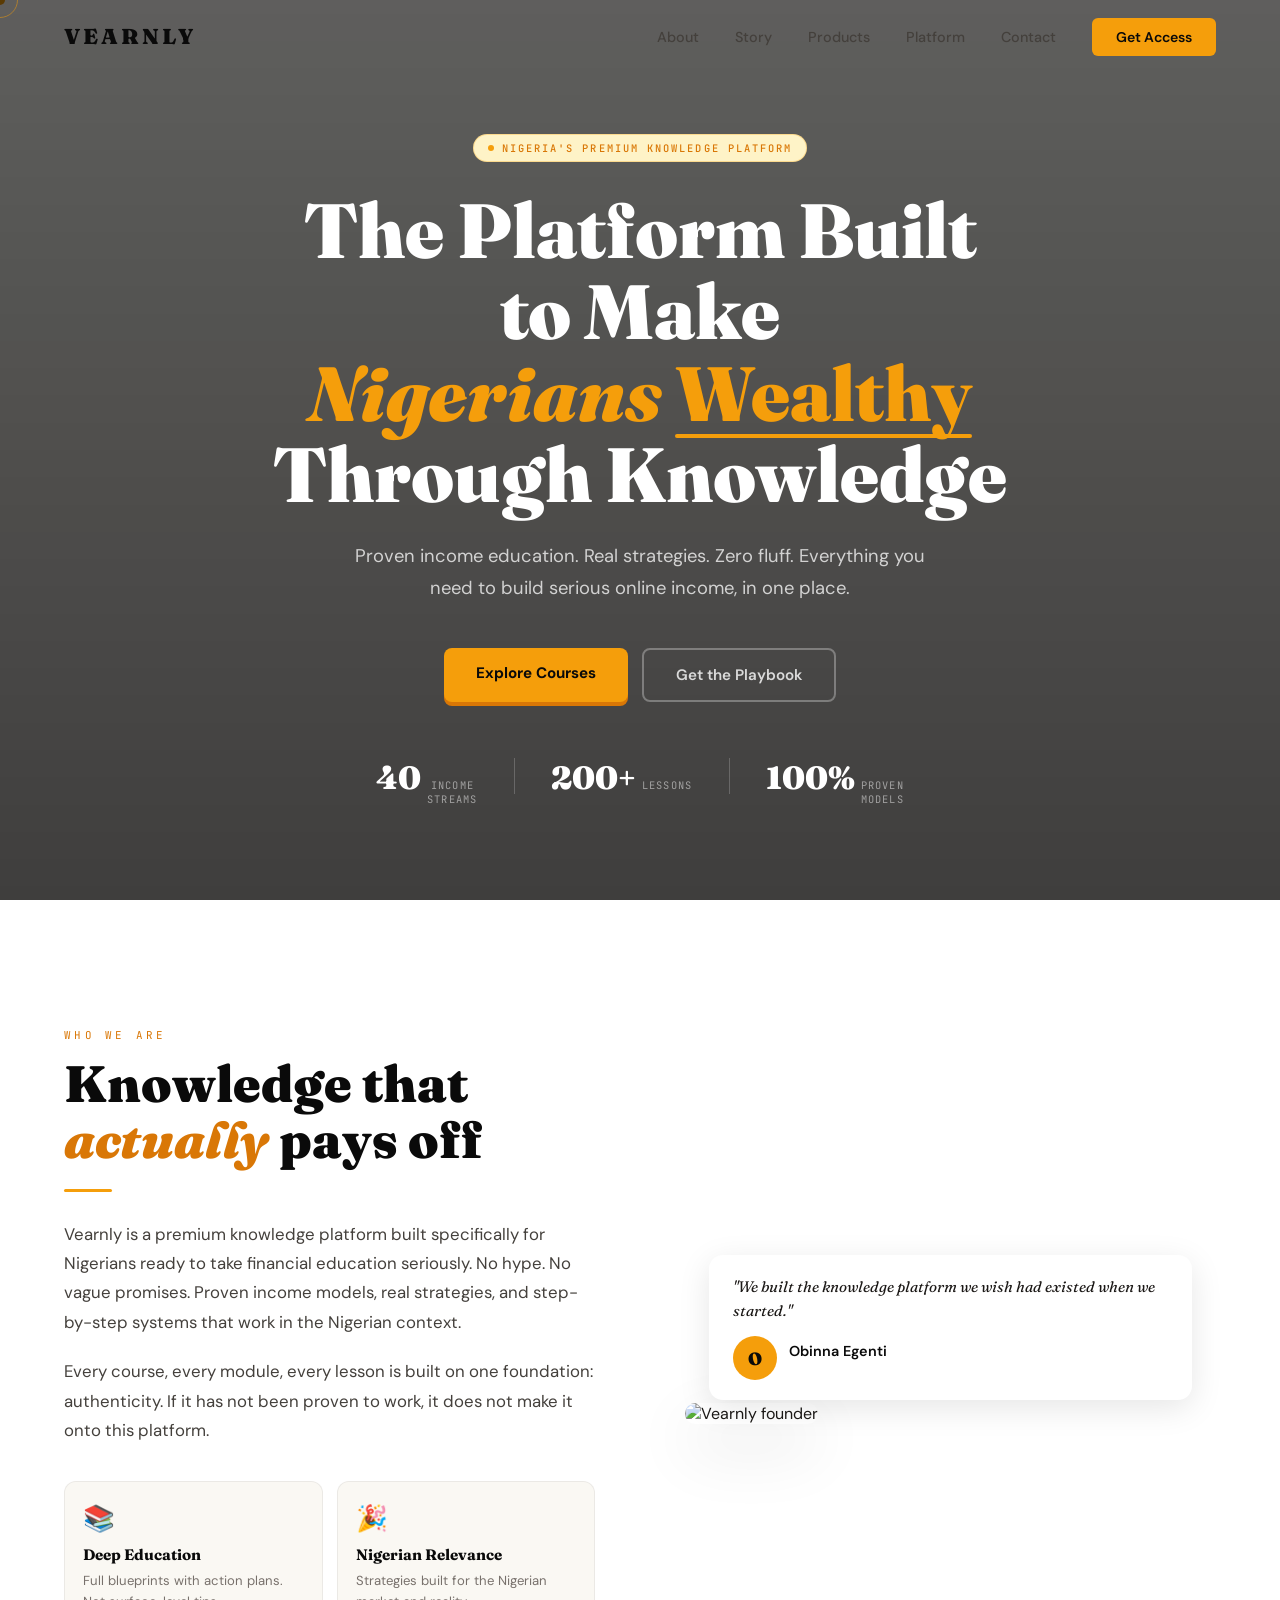
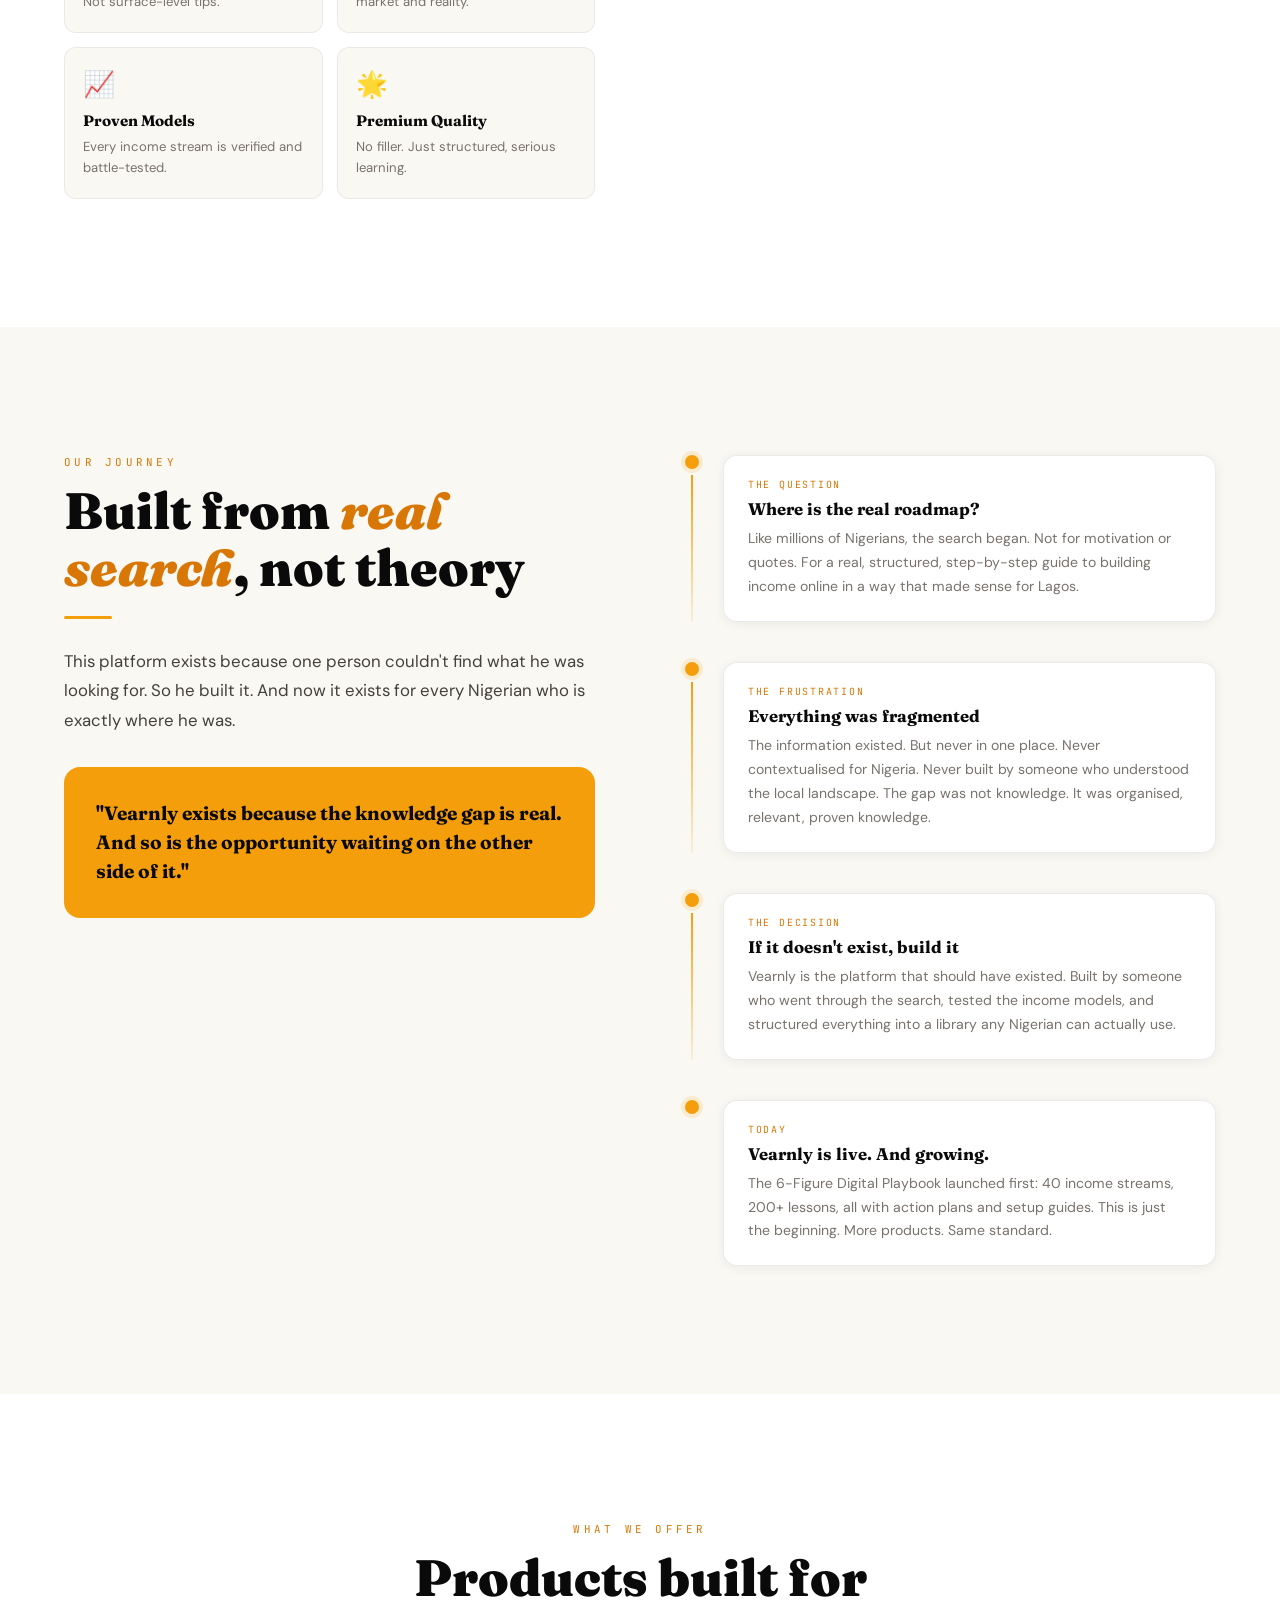
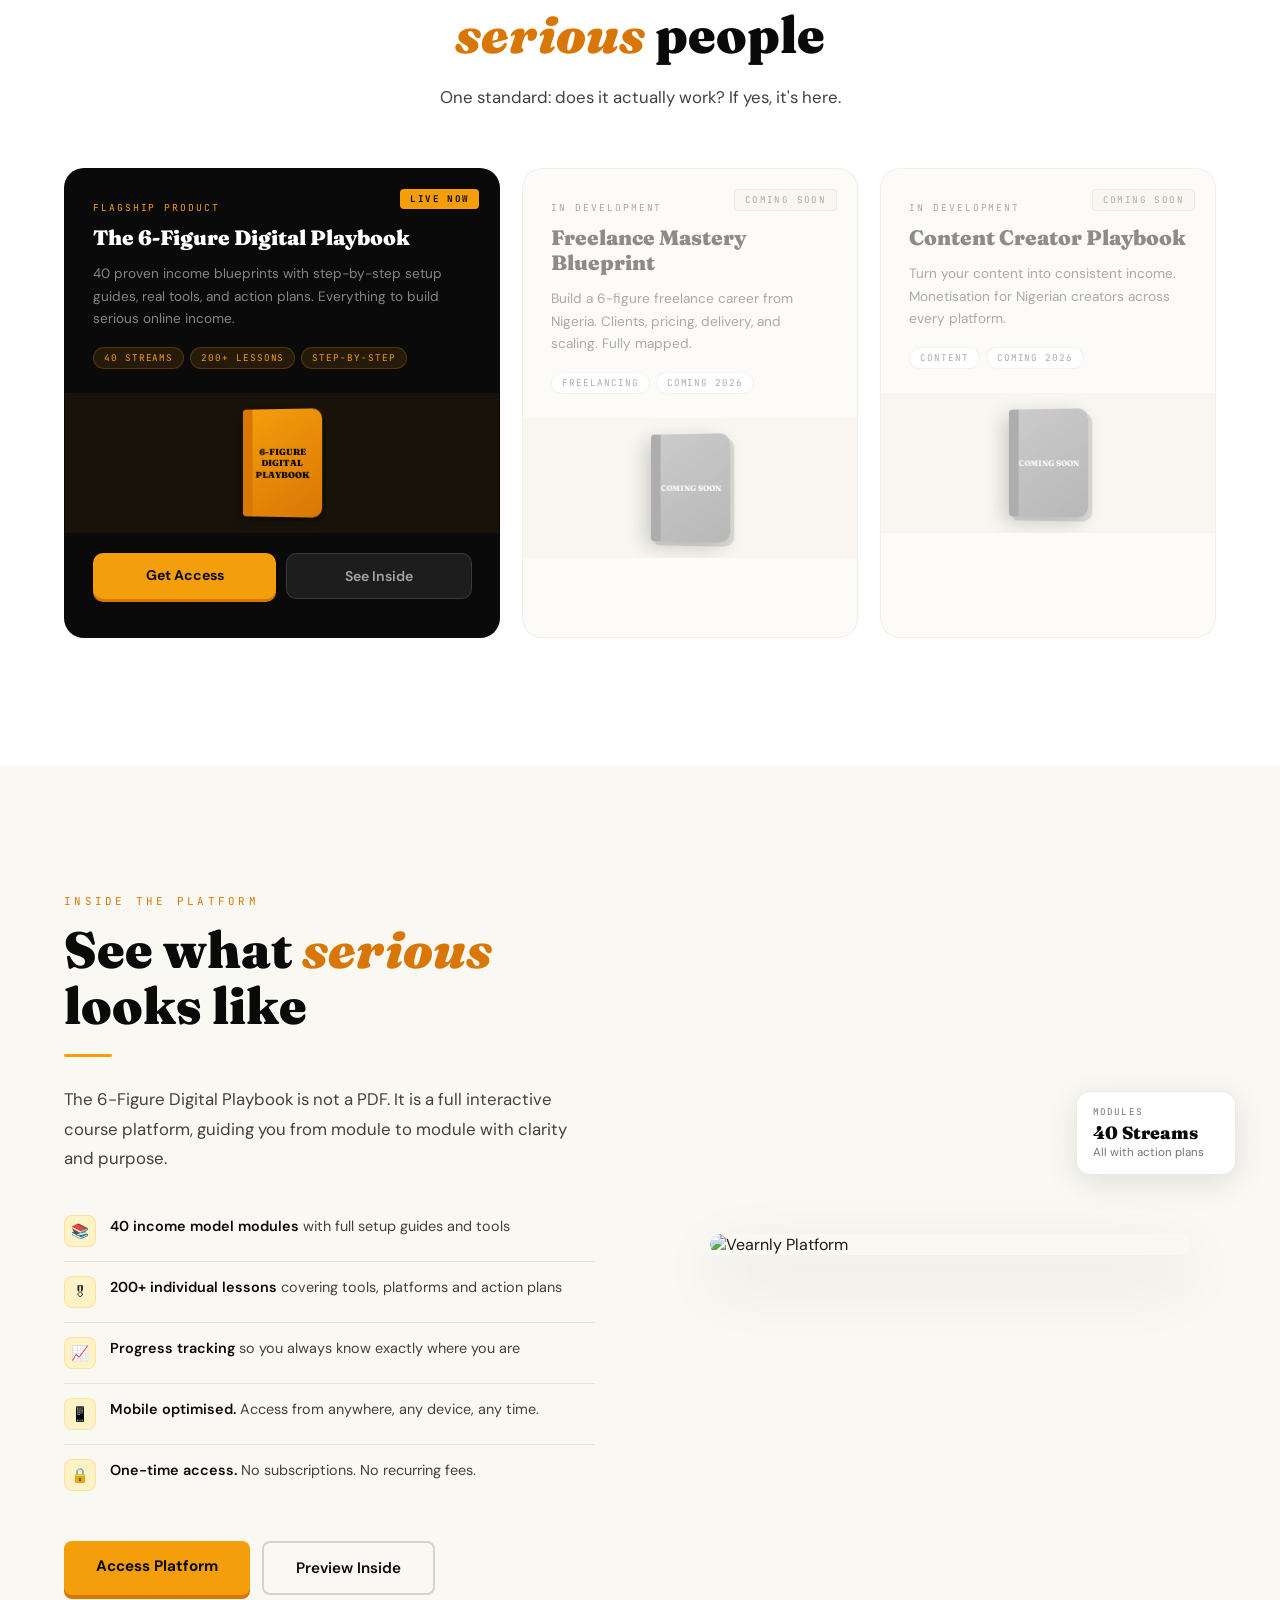
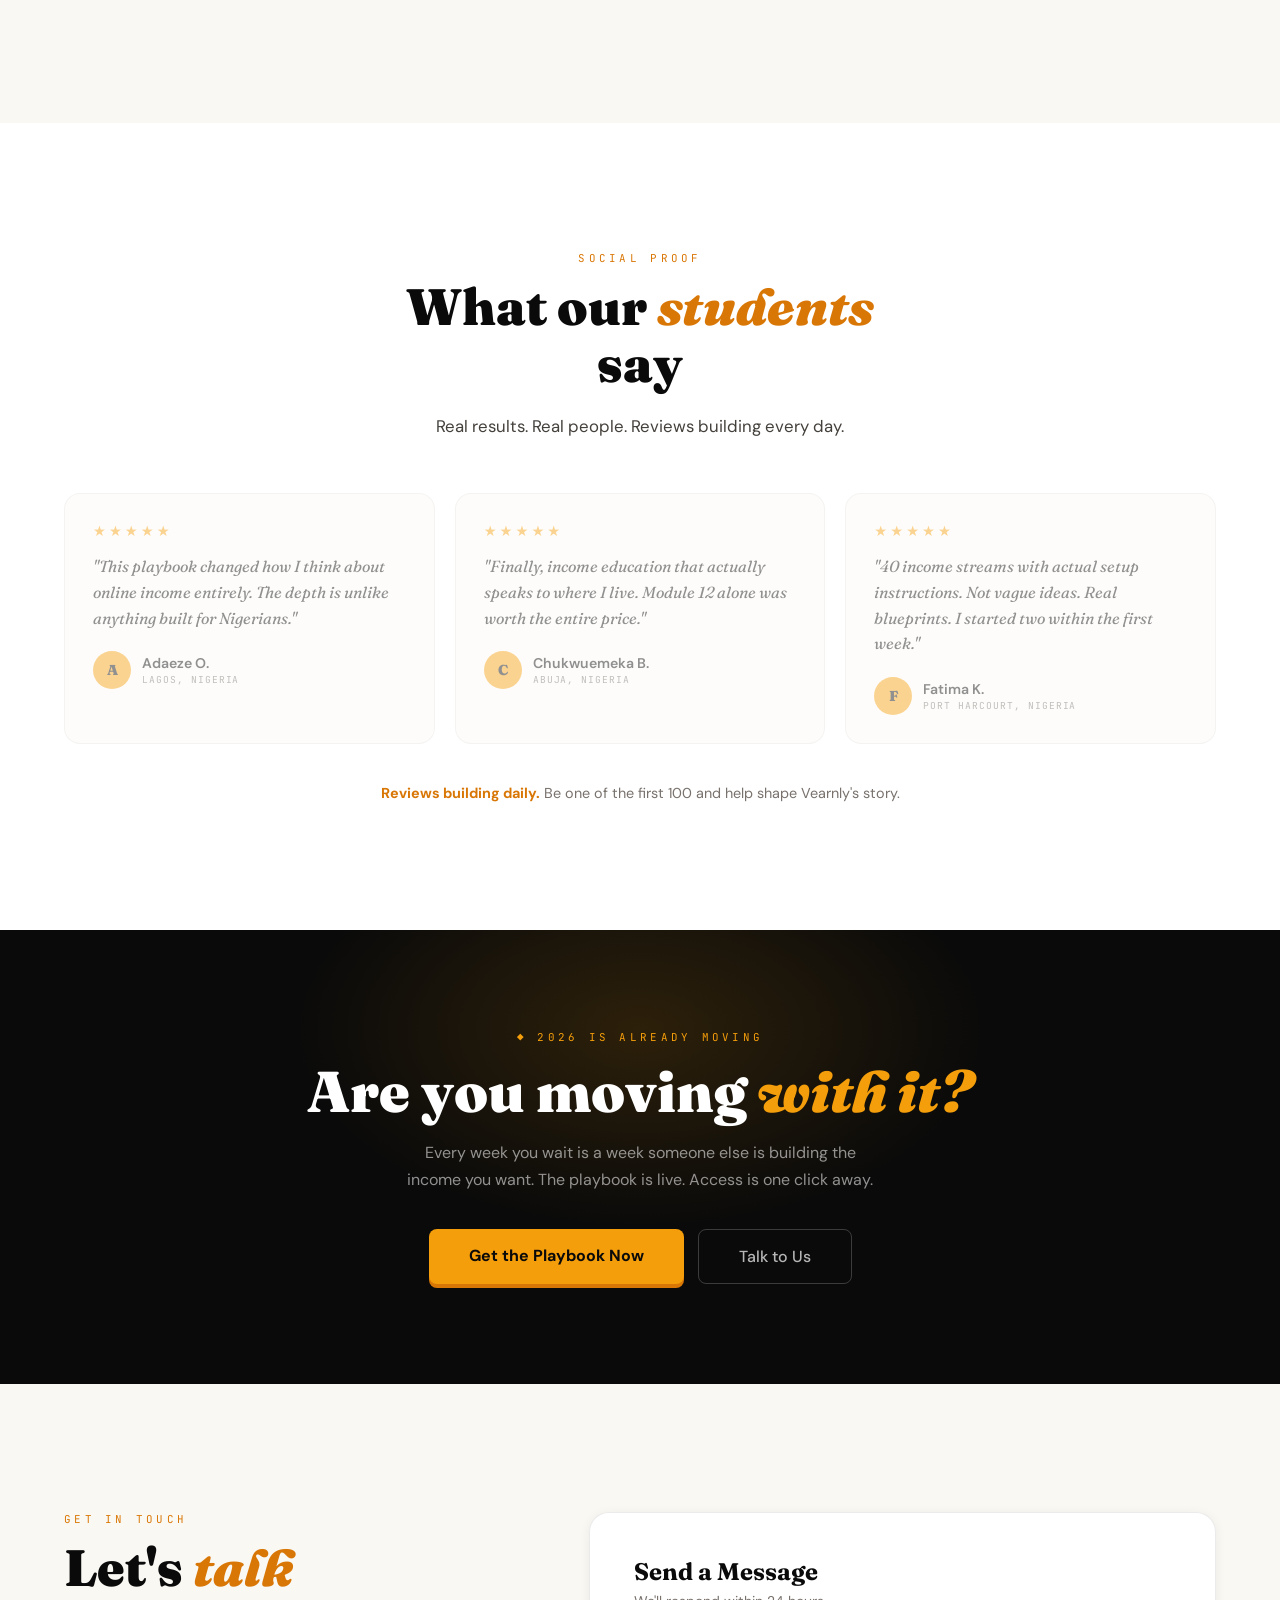
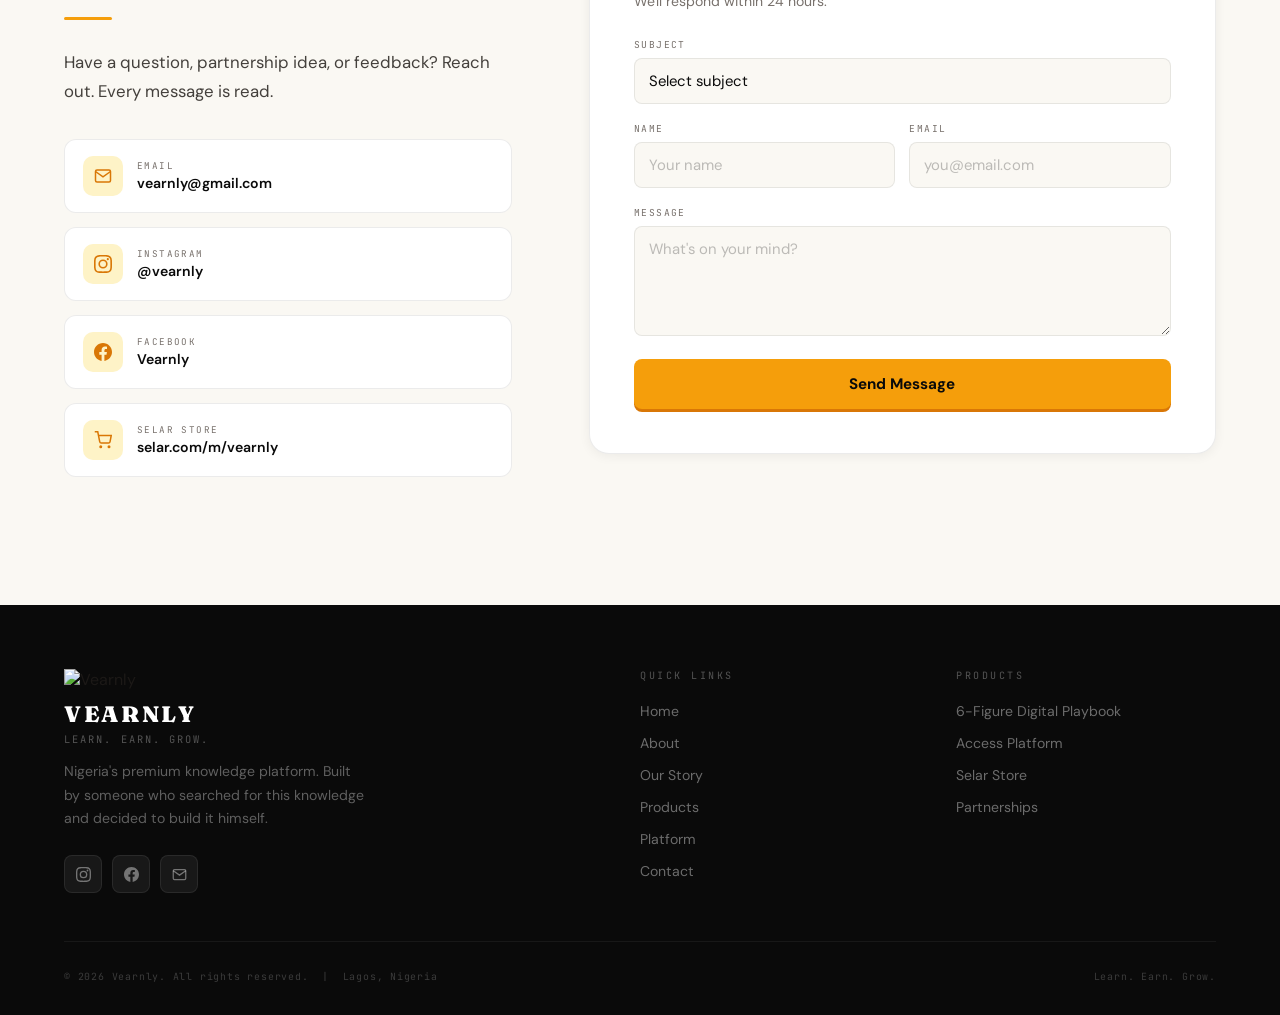
==== vearnly.html @ 2f321f68 "Add files via upload" ====
<!DOCTYPE html>
<html lang="en">
<head>
<meta charset="UTF-8">
<meta name="viewport" content="width=device-width, initial-scale=1.0">
<title>Vearnly | Learn. Earn. Grow.</title>
<meta name="description" content="Nigeria's premium knowledge platform. 40 proven income streams, 200+ lessons. Built for Nigerians ready to build serious online income.">
<meta name="keywords" content="Vearnly, online income Nigeria, digital education Nigeria, make money online Nigeria, 6-figure digital playbook">
<meta property="og:title" content="Vearnly | Learn. Earn. Grow.">
<meta property="og:description" content="The platform built to make Nigerians wealthy through knowledge.">
<link rel="preconnect" href="https://fonts.googleapis.com">
<link rel="preconnect" href="https://fonts.gstatic.com" crossorigin>
<link href="https://fonts.googleapis.com/css2?family=Fraunces:ital,opsz,wght@0,9..144,400;0,9..144,600;0,9..144,700;0,9..144,900;1,9..144,400;1,9..144,700&family=DM+Sans:wght@300;400;500;600&family=JetBrains+Mono:wght@400;500;700&display=swap" rel="stylesheet">
<style>
/* ============================================================
   VARIABLES
   ============================================================ */
:root {
  --gold: #F59E0B;
  --gold-light: #FCD34D;
  --gold-dark: #D97706;
  --gold-pale: #FEF3C7;
  --gold-mid: rgba(245,158,11,0.12);
  --black: #0A0A0A;
  --ink: #1C1917;
  --ink-mid: #44403C;
  --ink-light: #78716C;
  --ivory: #FAF8F3;
  --ivory-2: #F5F1E8;
  --white: #FFFFFF;
  --border: rgba(0,0,0,0.08);
  --shadow-sm: 0 2px 12px rgba(0,0,0,0.06);
  --shadow-md: 0 8px 32px rgba(0,0,0,0.10);
  --shadow-lg: 0 24px 64px rgba(0,0,0,0.12);
  --shadow-gold: 0 8px 32px rgba(245,158,11,0.25);
  --ease-out: cubic-bezier(0.16, 1, 0.3, 1);
  --font-head: 'Fraunces', Georgia, serif;
  --font-body: 'DM Sans', system-ui, sans-serif;
  --font-mono: 'JetBrains Mono', monospace;
}

*, *::before, *::after { box-sizing: border-box; margin: 0; padding: 0; }
html { scroll-behavior: smooth; font-size: 16px; }
body {
  font-family: var(--font-body);
  background: var(--ivory);
  color: var(--ink);
  overflow-x: hidden;
  -webkit-font-smoothing: antialiased;
}
::-webkit-scrollbar { width: 5px; }
::-webkit-scrollbar-track { background: var(--ivory); }
::-webkit-scrollbar-thumb { background: var(--gold); border-radius: 4px; }
::selection { background: var(--gold); color: var(--black); }

/* ============================================================
   LOADER
   ============================================================ */
#loader {
  position: fixed; inset: 0;
  background: var(--black);
  z-index: 9999;
  display: flex; align-items: center; justify-content: center; flex-direction: column; gap: 24px;
  transition: opacity 0.8s var(--ease-out), visibility 0.8s;
}
#loader.out { opacity: 0; visibility: hidden; pointer-events: none; }
.loader-logo-img {
  width: 100px; height: auto;
  animation: loader-pop 0.6s var(--ease-out) 0.2s both;
}
@keyframes loader-pop { from{opacity:0;transform:scale(0.7)} to{opacity:1;transform:scale(1)} }
.loader-text {
  font-family: var(--font-head);
  font-size: 1.8rem; font-weight: 900;
  color: var(--gold);
  letter-spacing: 0.25em;
  animation: loader-pop 0.6s var(--ease-out) 0.5s both;
}
.loader-line {
  width: 160px; height: 2px;
  background: rgba(255,255,255,0.08);
  border-radius: 2px; overflow: hidden;
  animation: loader-pop 0.4s ease 0.7s both;
}
.loader-line::after {
  content: '';
  display: block; width: 100%; height: 100%;
  background: linear-gradient(90deg, transparent, var(--gold), transparent);
  animation: sweep 1s ease-in-out infinite;
  transform: translateX(-100%);
}
@keyframes sweep { to { transform: translateX(100%); } }

/* ============================================================
   CURSOR
   ============================================================ */
.cursor {
  position: fixed; width: 10px; height: 10px;
  background: var(--gold);
  border-radius: 50%;
  pointer-events: none;
  z-index: 9998;
  transform: translate(-50%, -50%);
  transition: transform 0.1s, width 0.3s, height 0.3s, opacity 0.3s;
  mix-blend-mode: multiply;
}
.cursor-ring {
  position: fixed; width: 36px; height: 36px;
  border: 1.5px solid rgba(245,158,11,0.5);
  border-radius: 50%;
  pointer-events: none;
  z-index: 9997;
  transform: translate(-50%, -50%);
  transition: transform 0.18s var(--ease-out), width 0.3s, height 0.3s, opacity 0.3s;
}
@media (hover: none) { .cursor, .cursor-ring { display: none; } }

/* ============================================================
   NAVIGATION
   ============================================================ */
nav {
  position: fixed; top: 0; left: 0; right: 0;
  z-index: 1000;
  height: 72px;
  display: flex; align-items: center; justify-content: space-between;
  padding: 0 clamp(20px, 5vw, 72px);
  transition: background 0.4s, box-shadow 0.4s;
}
nav.scrolled {
  background: rgba(250,248,243,0.95);
  backdrop-filter: blur(20px);
  -webkit-backdrop-filter: blur(20px);
  box-shadow: 0 1px 0 rgba(0,0,0,0.06);
}
.nav-logo { display: flex; align-items: center; gap: 10px; text-decoration: none; }
.nav-logo-img { height: 36px; width: auto; }
.nav-logo-text {
  font-family: var(--font-head); font-weight: 900;
  font-size: 1.35rem; letter-spacing: 0.14em;
  color: var(--black); text-transform: uppercase;
}
.nav-links { display: flex; list-style: none; gap: 36px; align-items: center; }
.nav-links a {
  font-family: var(--font-body); font-size: 0.9rem; font-weight: 500;
  color: var(--ink-mid); text-decoration: none;
  transition: color 0.2s;
  position: relative;
}
.nav-links a::after {
  content: ''; position: absolute; bottom: -3px; left: 0;
  width: 0; height: 1.5px; background: var(--gold);
  transition: width 0.3s var(--ease-out);
}
.nav-links a:hover { color: var(--black); }
.nav-links a:hover::after { width: 100%; }
.nav-btn {
  background: var(--gold); color: var(--black) !important;
  padding: 10px 24px; border-radius: 6px;
  font-weight: 600 !important; font-size: 0.88rem !important;
  transition: background 0.2s, box-shadow 0.2s, transform 0.2s !important;
}
.nav-btn::after { display: none !important; }
.nav-btn:hover { background: var(--gold-dark) !important; box-shadow: var(--shadow-gold) !important; transform: translateY(-1px) !important; }
.hamburger {
  display: none; flex-direction: column; gap: 5px;
  cursor: pointer; background: none; border: none; padding: 8px;
}
.hamburger span { display: block; width: 22px; height: 2px; background: var(--black); border-radius: 2px; transition: all 0.3s; }
.hamburger.open span:nth-child(1) { transform: rotate(45deg) translate(5px,5px); }
.hamburger.open span:nth-child(2) { opacity: 0; }
.hamburger.open span:nth-child(3) { transform: rotate(-45deg) translate(5px,-5px); }
.mobile-menu {
  position: fixed; top: 72px; left: 0; right: 0; bottom: 0;
  background: var(--white); z-index: 999;
  display: flex; flex-direction: column; align-items: center; justify-content: center; gap: 36px;
  transform: translateY(-110%); opacity: 0;
  transition: transform 0.45s var(--ease-out), opacity 0.45s;
  pointer-events: none;
}
.mobile-menu.open { transform: translateY(0); opacity: 1; pointer-events: all; }
.mobile-menu a {
  font-family: var(--font-head); font-size: 2rem; font-weight: 700;
  color: var(--black); text-decoration: none; transition: color 0.2s;
}
.mobile-menu a:hover { color: var(--gold); }
.mobile-menu .mob-cta {
  background: var(--gold); color: var(--black) !important;
  padding: 14px 48px; border-radius: 8px;
  font-family: var(--font-body) !important; font-weight: 700 !important; font-size: 1rem !important;
}
@media (max-width: 768px) { .nav-links { display: none; } .hamburger { display: flex; } }

/* ============================================================
   HERO
   ============================================================ */
#hero {
  min-height: 100vh;
  background: var(--ivory);
  display: grid;
  grid-template-columns: 1fr 1fr;
  align-items: center;
  gap: 40px;
  padding: 120px clamp(20px,5vw,72px) 80px;
  position: relative;
  overflow: hidden;
}
.hero-bg-orb {
  position: absolute;
  border-radius: 50%; pointer-events: none; z-index: 0;
}
.hero-orb-1 {
  width: 600px; height: 600px;
  background: radial-gradient(circle, rgba(245,158,11,0.12) 0%, transparent 70%);
  top: -100px; right: -100px;
  animation: orb-drift 8s ease-in-out infinite alternate;
}
.hero-orb-2 {
  width: 400px; height: 400px;
  background: radial-gradient(circle, rgba(245,158,11,0.07) 0%, transparent 70%);
  bottom: 0; left: -80px;
  animation: orb-drift 10s ease-in-out infinite alternate-reverse;
}
@keyframes orb-drift { from{transform:translate(0,0)} to{transform:translate(20px,30px)} }

.hero-dots {
  position: absolute; z-index: 0;
  opacity: 0.25;
  top: 100px; left: 80px;
}
.hero-dots-grid {
  display: grid; grid-template-columns: repeat(8,1fr); gap: 16px;
}
.hero-dots-grid span {
  width: 4px; height: 4px; background: var(--gold-dark);
  border-radius: 50%; display: block;
}

.hero-left {
  position: relative; z-index: 1;
  animation: hero-in 0.9s var(--ease-out) 0.8s both;
}
@keyframes hero-in { from{opacity:0;transform:translateY(40px)} to{opacity:1;transform:translateY(0)} }
.hero-tag {
  display: inline-flex; align-items: center; gap: 8px;
  background: var(--gold-pale); border: 1px solid rgba(245,158,11,0.3);
  color: var(--gold-dark); padding: 6px 14px; border-radius: 100px;
  font-family: var(--font-mono); font-size: 0.65rem;
  letter-spacing: 0.2em; text-transform: uppercase;
  margin-bottom: 24px; font-weight: 500;
}
.hero-tag::before { content: ''; width: 6px; height: 6px; background: var(--gold); border-radius: 50%; }
.hero-h1 {
  font-family: var(--font-head);
  font-size: clamp(2.4rem,5.5vw,5rem);
  font-weight: 900;
  line-height: 1.06;
  color: var(--black);
  margin-bottom: 24px;
}
.hero-h1 em { font-style: italic; color: var(--gold); }
.hero-h1 .underline-gold {
  position: relative; display: inline-block;
}
.hero-h1 .underline-gold::after {
  content: '';
  position: absolute; bottom: -4px; left: 0; right: 0;
  height: 4px; background: var(--gold);
  border-radius: 2px;
  transform: scaleX(0); transform-origin: left;
  animation: line-reveal 0.6s var(--ease-out) 1.6s forwards;
}
@keyframes line-reveal { to{transform:scaleX(1)} }
.hero-sub {
  font-family: var(--font-body);
  font-size: clamp(1rem,1.5vw,1.15rem);
  color: var(--ink-mid);
  line-height: 1.75;
  max-width: 480px;
  margin-bottom: 40px;
  font-weight: 400;
}
.hero-btns { display: flex; gap: 14px; flex-wrap: wrap; margin-bottom: 56px; }
.btn-gold {
  background: var(--gold); color: var(--black);
  padding: 15px 32px; border-radius: 8px;
  font-family: var(--font-body); font-weight: 700; font-size: 0.95rem;
  text-decoration: none; display: inline-block;
  transition: all 0.3s var(--ease-out);
  box-shadow: 0 4px 0 var(--gold-dark);
}
.btn-gold:hover { transform: translateY(-3px); box-shadow: 0 7px 0 var(--gold-dark), 0 16px 40px rgba(245,158,11,0.3); }
.btn-outline {
  background: transparent; color: var(--black);
  padding: 15px 32px; border-radius: 8px;
  font-family: var(--font-body); font-weight: 600; font-size: 0.95rem;
  text-decoration: none; display: inline-block;
  border: 2px solid rgba(0,0,0,0.15);
  transition: all 0.3s var(--ease-out);
}
.btn-outline:hover { border-color: var(--gold); color: var(--gold-dark); transform: translateY(-2px); }
.hero-proof {
  display: flex; gap: 36px; flex-wrap: wrap;
}
.proof-item { display: flex; align-items: baseline; gap: 6px; }
.proof-num {
  font-family: var(--font-head); font-size: 2rem; font-weight: 900;
  color: var(--black);
}
.proof-label {
  font-family: var(--font-mono); font-size: 0.65rem;
  letter-spacing: 0.12em; text-transform: uppercase;
  color: var(--ink-light);
}
.proof-divider { width: 1px; height: 36px; background: var(--border); }

.hero-right {
  position: relative; z-index: 1;
  animation: hero-right-in 0.9s var(--ease-out) 1s both;
}
@keyframes hero-right-in { from{opacity:0;transform:translateX(40px)} to{opacity:1;transform:translateX(0)} }

.hero-card-stack { position: relative; }

.hero-main-card {
  background: var(--white);
  border-radius: 24px;
  padding: 32px;
  box-shadow: var(--shadow-lg);
  border: 1px solid var(--border);
  position: relative;
  transform: rotate(1deg);
  transition: transform 0.6s var(--ease-out);
}
.hero-main-card:hover { transform: rotate(0deg); }

.card-brand {
  display: flex; align-items: center; gap: 10px;
  margin-bottom: 20px;
}
.card-brand-logo { height: 28px; width: auto; }
.card-brand-name {
  font-family: var(--font-head); font-weight: 900;
  font-size: 1rem; letter-spacing: 0.1em; color: var(--black);
}

.card-title-area { margin-bottom: 20px; }
.card-edition-tag {
  font-family: var(--font-mono); font-size: 0.62rem;
  letter-spacing: 0.2em; text-transform: uppercase;
  color: var(--gold-dark); background: var(--gold-pale);
  padding: 3px 10px; border-radius: 100px;
  display: inline-block; margin-bottom: 10px;
}
.card-product-title {
  font-family: var(--font-head); font-weight: 900;
  font-size: 1.5rem; line-height: 1.2; color: var(--black);
}
.card-product-title em { font-style: italic; color: var(--gold-dark); }

.card-modules {
  display: grid; grid-template-columns: repeat(3, 1fr);
  gap: 10px; margin-bottom: 20px;
}
.card-module {
  background: var(--ivory); border-radius: 10px;
  padding: 12px 10px; text-align: center;
  border: 1px solid rgba(0,0,0,0.05);
  transition: transform 0.2s;
}
.card-module:hover { transform: translateY(-2px); }
.card-module-num {
  font-family: var(--font-head); font-size: 1.4rem;
  font-weight: 900; color: var(--gold-dark); display: block;
}
.card-module-label {
  font-family: var(--font-mono); font-size: 0.58rem;
  letter-spacing: 0.1em; text-transform: uppercase; color: var(--ink-light);
}

.card-cta {
  display: block; background: var(--black); color: var(--white);
  text-align: center; padding: 14px; border-radius: 10px;
  font-family: var(--font-body); font-weight: 700; font-size: 0.9rem;
  text-decoration: none;
  transition: background 0.2s, transform 0.2s;
}
.card-cta:hover { background: var(--gold); color: var(--black); transform: translateY(-2px); }

/* Floating chips */
.hero-chip {
  position: absolute;
  background: var(--white);
  border-radius: 100px;
  padding: 8px 16px;
  box-shadow: var(--shadow-md);
  display: flex; align-items: center; gap: 8px;
  font-family: var(--font-body); font-size: 0.78rem; font-weight: 600;
  color: var(--black);
  animation: float 3s ease-in-out infinite;
  border: 1px solid rgba(0,0,0,0.06);
}
.hero-chip-1 { top: -16px; right: -16px; animation-delay: 0s; }
.hero-chip-2 { bottom: 40px; left: -24px; animation-delay: 1.5s; }
@keyframes float { 0%,100%{transform:translateY(0)} 50%{transform:translateY(-8px)} }
.chip-dot { width: 8px; height: 8px; background: var(--gold); border-radius: 50%; }

@media (max-width: 900px) {
  #hero { grid-template-columns: 1fr; padding-top: 100px; }
  .hero-right { order: -1; }
  .hero-main-card { transform: rotate(0); }
  .hero-h1 { font-size: clamp(2rem, 7vw, 3.2rem); }
}

/* ============================================================
   MARQUEE STRIP
   ============================================================ */
.marquee-strip {
  background: var(--black);
  padding: 16px 0;
  overflow: hidden;
  position: relative;
}
.marquee-track {
  display: flex; gap: 0; width: max-content;
  animation: marquee-scroll 22s linear infinite;
}
@keyframes marquee-scroll { from{transform:translateX(0)} to{transform:translateX(-50%)} }
.marquee-item {
  display: flex; align-items: center; gap: 16px;
  padding: 0 36px;
  font-family: var(--font-mono); font-size: 0.75rem;
  letter-spacing: 0.2em; text-transform: uppercase;
  color: rgba(255,255,255,0.5);
  white-space: nowrap;
}
.marquee-star { color: var(--gold); font-size: 0.7rem; }

/* ============================================================
   SECTION UTILITIES
   ============================================================ */
.section-wrap {
  padding: clamp(80px,10vw,130px) clamp(20px,5vw,72px);
}
.max-w { max-width: 1200px; margin: 0 auto; }

.eyebrow {
  font-family: var(--font-mono); font-size: 0.68rem;
  letter-spacing: 0.3em; text-transform: uppercase;
  color: var(--gold-dark); margin-bottom: 14px; display: block;
}
.section-h2 {
  font-family: var(--font-head); font-weight: 900;
  font-size: clamp(1.8rem,4vw,3.5rem);
  line-height: 1.1; color: var(--black); margin-bottom: 20px;
}
.section-h2 em { font-style: italic; color: var(--gold-dark); }
.section-p {
  font-family: var(--font-body); font-size: 1.05rem;
  color: var(--ink-mid); line-height: 1.75; font-weight: 400;
}
.divider { width: 48px; height: 3px; background: var(--gold); border-radius: 2px; margin-bottom: 28px; }

/* Reveal */
.rv { opacity: 0; transform: translateY(36px); transition: opacity 0.7s var(--ease-out), transform 0.7s var(--ease-out); }
.rv.in { opacity: 1; transform: translateY(0); }
.rv-l { opacity: 0; transform: translateX(-36px); transition: opacity 0.7s var(--ease-out), transform 0.7s var(--ease-out); }
.rv-l.in { opacity: 1; transform: translateX(0); }
.rv-r { opacity: 0; transform: translateX(36px); transition: opacity 0.7s var(--ease-out), transform 0.7s var(--ease-out); }
.rv-r.in { opacity: 1; transform: translateX(0); }
.d1{transition-delay:.1s!important}.d2{transition-delay:.2s!important}
.d3{transition-delay:.3s!important}.d4{transition-delay:.4s!important}
.d5{transition-delay:.5s!important}.d6{transition-delay:.6s!important}

/* ============================================================
   ABOUT
   ============================================================ */
#about { background: var(--white); }
.about-grid {
  display: grid; grid-template-columns: 1fr 1fr;
  gap: clamp(40px,7vw,100px); align-items: center;
}
.about-p { margin-bottom: 20px; }
.about-values {
  display: grid; grid-template-columns: 1fr 1fr;
  gap: 14px; margin-top: 36px;
}
.value-card {
  background: var(--ivory); border-radius: 12px;
  padding: 20px 18px; border: 1px solid rgba(0,0,0,0.06);
  transition: transform 0.3s, box-shadow 0.3s;
}
.value-card:hover { transform: translateY(-4px); box-shadow: var(--shadow-md); }
.value-icon { font-size: 1.6rem; margin-bottom: 10px; }
.value-title { font-family: var(--font-head); font-weight: 700; font-size: 0.95rem; color: var(--black); margin-bottom: 6px; }
.value-desc { font-family: var(--font-body); font-size: 0.82rem; color: var(--ink-light); line-height: 1.6; }

.about-visual-wrap { position: relative; }
.about-big-card {
  background: var(--black); border-radius: 20px;
  padding: 40px; color: var(--white);
  position: relative; overflow: hidden;
}
.about-big-card::before {
  content: '';
  position: absolute; top: -80px; right: -80px;
  width: 280px; height: 280px;
  background: radial-gradient(circle, rgba(245,158,11,0.2) 0%, transparent 70%);
  border-radius: 50%;
}
.about-quote-mark {
  font-family: var(--font-head); font-size: 6rem;
  color: var(--gold); opacity: 0.3; line-height: 1;
  margin-bottom: -20px;
}
.about-quote-text {
  font-family: var(--font-head); font-size: 1.2rem;
  font-style: italic; line-height: 1.6;
  color: var(--white); margin-bottom: 28px;
  position: relative;
}
.about-founder {
  display: flex; align-items: center; gap: 14px;
  position: relative;
}
.founder-ava {
  width: 44px; height: 44px; border-radius: 50%;
  background: var(--gold); display: flex; align-items: center;
  justify-content: center; font-family: var(--font-head);
  font-weight: 900; font-size: 1.1rem; color: var(--black);
  flex-shrink: 0;
}
.founder-name { font-weight: 600; color: var(--white); font-size: 0.9rem; }
.founder-role {
  font-family: var(--font-mono); font-size: 0.6rem;
  letter-spacing: 0.12em; text-transform: uppercase;
  color: rgba(255,255,255,0.4); margin-top: 2px;
}
.about-stat-row {
  display: flex; gap: 0; margin-top: 24px;
  border-top: 1px solid rgba(255,255,255,0.08); padding-top: 24px;
}
.about-stat { flex: 1; text-align: center; }
.about-stat + .about-stat { border-left: 1px solid rgba(255,255,255,0.08); }
.about-stat-num {
  font-family: var(--font-head); font-size: 1.8rem;
  font-weight: 900; color: var(--gold);
}
.about-stat-lbl {
  font-family: var(--font-mono); font-size: 0.6rem;
  letter-spacing: 0.12em; text-transform: uppercase;
  color: rgba(255,255,255,0.4); margin-top: 3px;
}

@media (max-width: 768px) {
  .about-grid { grid-template-columns: 1fr; }
  .about-values { grid-template-columns: 1fr 1fr; }
}

/* ============================================================
   STORY
   ============================================================ */
#story { background: var(--ivory); }
.story-layout {
  display: grid; grid-template-columns: 1fr 1fr;
  gap: clamp(48px,7vw,100px); align-items: start;
}
.story-left { position: sticky; top: 100px; }
.story-left .section-p { margin-bottom: 32px; }
.story-large-quote {
  background: var(--gold);
  border-radius: 16px; padding: 32px;
  margin-top: 32px;
}
.story-large-quote p {
  font-family: var(--font-head); font-size: 1.2rem;
  font-weight: 700; color: var(--black);
  line-height: 1.5;
}
.story-timeline { display: flex; flex-direction: column; gap: 0; }
.timeline-item {
  display: flex; gap: 24px;
  padding-bottom: 40px; position: relative;
}
.timeline-item:last-child { padding-bottom: 0; }
.timeline-left {
  display: flex; flex-direction: column; align-items: center;
}
.tl-dot {
  width: 14px; height: 14px; background: var(--gold);
  border-radius: 50%; flex-shrink: 0;
  box-shadow: 0 0 0 4px rgba(245,158,11,0.15);
  transition: box-shadow 0.3s;
}
.timeline-item:hover .tl-dot { box-shadow: 0 0 0 8px rgba(245,158,11,0.15); }
.tl-line {
  width: 1.5px; flex: 1; min-height: 40px;
  background: linear-gradient(to bottom, var(--gold), rgba(245,158,11,0.1));
  margin-top: 6px;
}
.timeline-item:last-child .tl-line { display: none; }
.tl-body {
  background: var(--white); border-radius: 14px;
  padding: 22px 24px; flex: 1;
  border: 1px solid var(--border);
  box-shadow: var(--shadow-sm);
  transition: transform 0.3s, box-shadow 0.3s;
}
.timeline-item:hover .tl-body { transform: translateX(6px); box-shadow: var(--shadow-md); }
.tl-label {
  font-family: var(--font-mono); font-size: 0.62rem;
  letter-spacing: 0.18em; text-transform: uppercase;
  color: var(--gold-dark); margin-bottom: 8px;
}
.tl-title {
  font-family: var(--font-head); font-weight: 700;
  font-size: 1.05rem; color: var(--black); margin-bottom: 8px;
}
.tl-text {
  font-family: var(--font-body); font-size: 0.88rem;
  color: var(--ink-light); line-height: 1.7;
}
@media (max-width: 768px) {
  .story-layout { grid-template-columns: 1fr; }
  .story-left { position: relative; top: auto; }
}

/* ============================================================
   PRODUCTS
   ============================================================ */
#products { background: var(--white); }
.products-header { text-align: center; max-width: 620px; margin: 0 auto 56px; }
.products-grid {
  display: grid;
  grid-template-columns: 1.3fr 1fr 1fr;
  gap: 22px;
}
.product-card {
  background: var(--ivory); border-radius: 20px;
  overflow: hidden;
  border: 1px solid var(--border);
  transition: transform 0.4s var(--ease-out), box-shadow 0.4s;
  position: relative;
}
.product-card:hover { transform: translateY(-8px); box-shadow: var(--shadow-lg); }
.product-card.featured {
  background: var(--black);
  grid-row: span 1;
}
.product-top {
  padding: 32px 28px 24px;
}
.product-eyebrow {
  font-family: var(--font-mono); font-size: 0.6rem;
  letter-spacing: 0.2em; text-transform: uppercase;
  margin-bottom: 12px;
}
.featured .product-eyebrow { color: var(--gold); }
.product-eyebrow-muted { color: var(--ink-light); }
.product-title {
  font-family: var(--font-head); font-weight: 900;
  font-size: 1.3rem; line-height: 1.2; margin-bottom: 12px;
}
.featured .product-title { color: var(--white); }
.product-desc {
  font-family: var(--font-body); font-size: 0.85rem;
  line-height: 1.65;
}
.featured .product-desc { color: rgba(255,255,255,0.55); }
.product-desc-muted { color: var(--ink-light); }
.product-pills {
  display: flex; flex-wrap: wrap; gap: 6px; margin-top: 16px;
}
.pill {
  font-family: var(--font-mono); font-size: 0.58rem;
  letter-spacing: 0.1em; text-transform: uppercase;
  padding: 4px 10px; border-radius: 100px;
}
.pill-gold { background: var(--gold-pale); color: var(--gold-dark); }
.pill-dark { background: rgba(245,158,11,0.12); color: var(--gold); border: 1px solid rgba(245,158,11,0.2); }
.pill-grey { background: var(--white); color: var(--ink-light); border: 1px solid var(--border); }
.product-bottom { padding: 0 28px 28px; }
.product-btn {
  display: block; text-align: center;
  padding: 13px; border-radius: 10px;
  font-family: var(--font-body); font-weight: 700; font-size: 0.88rem;
  text-decoration: none; transition: all 0.3s var(--ease-out);
}
.product-btn-gold {
  background: var(--gold); color: var(--black);
  box-shadow: 0 3px 0 var(--gold-dark);
}
.product-btn-gold:hover { transform: translateY(-2px); box-shadow: 0 6px 0 var(--gold-dark), 0 14px 30px rgba(245,158,11,0.25); }
.product-btn-ghost {
  background: rgba(255,255,255,0.08); color: rgba(255,255,255,0.4);
  border: 1px dashed rgba(255,255,255,0.12);
  cursor: not-allowed;
}
.product-featured-badge {
  position: absolute; top: 20px; right: 20px;
  background: var(--gold); color: var(--black);
  font-family: var(--font-mono); font-size: 0.58rem;
  letter-spacing: 0.15em; text-transform: uppercase;
  padding: 4px 10px; border-radius: 4px; font-weight: 700;
}
.product-coming-badge {
  position: absolute; top: 20px; right: 20px;
  background: var(--ivory-2); color: var(--ink-light);
  font-family: var(--font-mono); font-size: 0.58rem;
  letter-spacing: 0.15em; text-transform: uppercase;
  padding: 4px 10px; border-radius: 4px;
  border: 1px solid var(--border);
}
.product-mockup-area {
  height: 140px; display: flex; align-items: center; justify-content: center;
  position: relative; overflow: hidden;
}
.product-book {
  width: 80px; height: 108px;
  background: linear-gradient(145deg, var(--gold) 0%, var(--gold-dark) 100%);
  border-radius: 4px 10px 10px 4px;
  display: flex; align-items: center; justify-content: center;
  box-shadow: -6px 6px 20px rgba(0,0,0,0.3), 4px 4px 0 rgba(0,0,0,0.2);
  position: relative;
  transform: perspective(400px) rotateY(-8deg);
  transition: transform 0.4s;
}
.product-card:hover .product-book { transform: perspective(400px) rotateY(0); }
.product-book-spine {
  position: absolute; left: 0; top: 0; bottom: 0;
  width: 10px; background: var(--gold-dark);
  border-radius: 4px 0 0 4px;
}
.product-book-text {
  font-family: var(--font-head); font-weight: 900;
  font-size: 0.55rem; color: var(--black);
  text-align: center; padding: 8px; line-height: 1.3;
}
@media (max-width: 900px) {
  .products-grid { grid-template-columns: 1fr; }
}

/* ============================================================
   PREVIEW
   ============================================================ */
#preview { background: var(--ivory); }
.preview-grid {
  display: grid; grid-template-columns: 1fr 1fr;
  gap: clamp(48px,7vw,100px); align-items: center;
}
.preview-features { list-style: none; margin: 28px 0 36px; }
.preview-feat {
  display: flex; align-items: flex-start; gap: 14px;
  padding: 14px 0; border-bottom: 1px solid var(--border);
}
.preview-feat:last-child { border-bottom: none; }
.feat-icon {
  width: 32px; height: 32px; border-radius: 8px;
  background: var(--gold-pale); display: flex; align-items: center;
  justify-content: center; font-size: 0.9rem; flex-shrink: 0;
  border: 1px solid rgba(245,158,11,0.2);
}
.feat-text {
  font-family: var(--font-body); font-size: 0.9rem;
  color: var(--ink-mid); line-height: 1.6;
}
.feat-text strong { color: var(--black); font-weight: 600; }

/* Device mockup */
.device-wrap { display: flex; justify-content: center; position: relative; }
.phone-outer {
  width: 260px;
  background: var(--black);
  border-radius: 38px;
  padding: 14px;
  box-shadow: 0 40px 80px rgba(0,0,0,0.2), 0 0 0 1px rgba(255,255,255,0.1);
  position: relative;
}
.phone-outer::before {
  content: ''; position: absolute;
  top: 12px; left: 50%; transform: translateX(-50%);
  width: 72px; height: 5px;
  background: rgba(255,255,255,0.12); border-radius: 3px;
}
.phone-screen-inner {
  background: #F5F0E8; border-radius: 26px; overflow: hidden;
  min-height: 480px;
}
.ps-top {
  background: white; padding: 18px 14px 12px;
  border-bottom: 1px solid rgba(0,0,0,0.06);
  display: flex; align-items: center; justify-content: space-between;
}
.ps-brand { font-weight: 700; font-size: 0.7rem; color: #1A1A1A; }
.ps-badge {
  background: rgba(245,158,11,0.15); color: var(--gold-dark);
  font-size: 0.6rem; padding: 3px 8px; border-radius: 20px;
  border: 1px solid rgba(245,158,11,0.25); font-weight: 600;
}
.ps-body { padding: 18px 14px; }
.ps-eyebrow { font-size: 0.6rem; color: var(--gold-dark); text-transform: uppercase; letter-spacing: 0.12em; margin-bottom: 6px; }
.ps-title { font-weight: 900; font-size: 1.1rem; color: #1A1A1A; line-height: 1.25; margin-bottom: 6px; }
.ps-title span { color: var(--gold-dark); font-style: italic; }
.ps-desc { font-size: 0.7rem; color: #777; line-height: 1.5; margin-bottom: 14px; }
.ps-stats { display: grid; grid-template-columns: repeat(3,1fr); gap: 6px; margin-bottom: 14px; }
.ps-stat { background: white; border-radius: 8px; padding: 10px 6px; text-align: center; }
.ps-stat-n { font-weight: 900; font-size: 1rem; color: var(--gold-dark); display: block; }
.ps-stat-l { font-size: 0.56rem; color: #999; text-transform: uppercase; letter-spacing: 0.05em; }
.ps-btn { background: var(--gold-dark); color: white; border: none; border-radius: 8px; padding: 10px; font-size: 0.78rem; font-weight: 700; width: 100%; margin-bottom: 6px; cursor: pointer; }
.ps-btn2 { background: white; color: #1A1A1A; border: 1px solid #e0e0e0; border-radius: 8px; padding: 10px; font-size: 0.78rem; font-weight: 500; width: 100%; cursor: pointer; }

.phone-glow {
  position: absolute; bottom: -30px; left: 50%; transform: translateX(-50%);
  width: 180px; height: 50px;
  background: radial-gradient(ellipse, rgba(245,158,11,0.3) 0%, transparent 70%);
  filter: blur(16px);
}

.preview-floating-card {
  position: absolute; right: -20px; bottom: 80px;
  background: white; border-radius: 14px; padding: 14px 16px;
  box-shadow: var(--shadow-md); border: 1px solid var(--border);
  min-width: 160px;
  animation: float 3.5s ease-in-out infinite;
}
.pfc-label { font-family: var(--font-mono); font-size: 0.58rem; letter-spacing: 0.12em; text-transform: uppercase; color: var(--ink-light); margin-bottom: 4px; }
.pfc-value { font-family: var(--font-head); font-weight: 900; font-size: 1.1rem; color: var(--black); }
.pfc-sub { font-size: 0.72rem; color: var(--ink-light); margin-top: 2px; }

@media (max-width: 768px) { .preview-grid { grid-template-columns: 1fr; } }

/* ============================================================
   TESTIMONIALS
   ============================================================ */
#testimonials { background: var(--white); }
.testimonials-header { text-align: center; max-width: 560px; margin: 0 auto 52px; }
.testi-grid {
  display: grid; grid-template-columns: repeat(3,1fr);
  gap: 20px;
}
.testi-card {
  background: var(--ivory); border-radius: 16px; padding: 28px;
  border: 1px solid var(--border);
  transition: transform 0.3s, box-shadow 0.3s;
  position: relative;
}
.testi-card:hover { transform: translateY(-6px); box-shadow: var(--shadow-md); }
.testi-card.placeholder { opacity: 0.45; }
.stars { display: flex; gap: 3px; margin-bottom: 14px; }
.star-icon { color: var(--gold); font-size: 0.9rem; }
.testi-quote {
  font-family: var(--font-head); font-style: italic;
  font-size: 1rem; color: var(--black);
  line-height: 1.6; margin-bottom: 20px;
}
.testi-author { display: flex; align-items: center; gap: 11px; }
.testi-ava {
  width: 38px; height: 38px; border-radius: 50%;
  background: var(--gold); display: flex; align-items: center;
  justify-content: center; font-family: var(--font-head);
  font-weight: 900; font-size: 0.9rem; color: var(--black);
  flex-shrink: 0;
}
.testi-name { font-weight: 600; font-size: 0.88rem; color: var(--black); }
.testi-loc {
  font-family: var(--font-mono); font-size: 0.6rem;
  letter-spacing: 0.1em; text-transform: uppercase;
  color: var(--ink-light); margin-top: 1px;
}
.testi-note { text-align: center; margin-top: 40px; font-family: var(--font-body); color: var(--ink-light); font-size: 0.9rem; }
.testi-note strong { color: var(--gold-dark); }
@media (max-width: 768px) { .testi-grid { grid-template-columns: 1fr; } }

/* ============================================================
   CTA BAND
   ============================================================ */
.cta-band {
  background: var(--black);
  padding: clamp(64px,8vw,100px) clamp(20px,5vw,72px);
  text-align: center; position: relative; overflow: hidden;
}
.cta-band::before {
  content: '';
  position: absolute; top: -100px; left: 50%; transform: translateX(-50%);
  width: 700px; height: 400px;
  background: radial-gradient(ellipse, rgba(245,158,11,0.15) 0%, transparent 70%);
  border-radius: 50%; pointer-events: none;
}
.cta-band-label {
  font-family: var(--font-mono); font-size: 0.68rem;
  letter-spacing: 0.3em; text-transform: uppercase;
  color: var(--gold); margin-bottom: 16px; position: relative;
}
.cta-band-h2 {
  font-family: var(--font-head); font-weight: 900;
  font-size: clamp(2rem,4.5vw,3.8rem); line-height: 1.1;
  color: var(--white); margin-bottom: 16px; position: relative;
}
.cta-band-h2 em { font-style: italic; color: var(--gold); }
.cta-band-p {
  font-family: var(--font-body); font-size: 1rem;
  color: rgba(255,255,255,0.55); max-width: 480px;
  margin: 0 auto 36px; line-height: 1.7; position: relative;
}
.cta-band-btns { display: flex; gap: 14px; justify-content: center; flex-wrap: wrap; position: relative; }
.btn-gold-lg {
  background: var(--gold); color: var(--black);
  padding: 16px 40px; border-radius: 8px;
  font-family: var(--font-body); font-weight: 700; font-size: 1rem;
  text-decoration: none; display: inline-block;
  box-shadow: 0 4px 0 var(--gold-dark);
  transition: all 0.3s var(--ease-out);
}
.btn-gold-lg:hover { transform: translateY(-3px); box-shadow: 0 7px 0 var(--gold-dark), 0 20px 40px rgba(245,158,11,0.3); }
.btn-white-outline {
  background: transparent; color: rgba(255,255,255,0.7);
  padding: 16px 40px; border-radius: 8px;
  border: 1.5px solid rgba(255,255,255,0.2);
  font-family: var(--font-body); font-weight: 500; font-size: 1rem;
  text-decoration: none; display: inline-block;
  transition: all 0.3s;
}
.btn-white-outline:hover { border-color: var(--gold); color: var(--gold); }

/* ============================================================
   CONTACT
   ============================================================ */
#contact { background: var(--ivory); }
.contact-grid {
  display: grid; grid-template-columns: 1fr 1.4fr;
  gap: clamp(40px,6vw,90px); align-items: start;
}
.contact-methods { display: flex; flex-direction: column; gap: 14px; margin-top: 32px; }
.contact-method {
  display: flex; align-items: center; gap: 14px;
  background: var(--white); border-radius: 12px; padding: 16px 18px;
  border: 1px solid var(--border); text-decoration: none;
  transition: border-color 0.3s, transform 0.3s, box-shadow 0.3s;
}
.contact-method:hover { border-color: var(--gold); transform: translateX(5px); box-shadow: var(--shadow-sm); }
.cm-icon {
  width: 40px; height: 40px; background: var(--gold-pale);
  border-radius: 10px; display: flex; align-items: center;
  justify-content: center; flex-shrink: 0;
}
.cm-label { font-family: var(--font-mono); font-size: 0.58rem; letter-spacing: 0.15em; text-transform: uppercase; color: var(--ink-light); margin-bottom: 2px; }
.cm-value { font-family: var(--font-body); font-weight: 600; font-size: 0.88rem; color: var(--black); }

.contact-form-box {
  background: var(--white); border-radius: 20px;
  padding: clamp(28px,4vw,44px); border: 1px solid var(--border);
  box-shadow: var(--shadow-sm);
}
.form-h { font-family: var(--font-head); font-size: 1.5rem; font-weight: 700; color: var(--black); margin-bottom: 6px; }
.form-sub { font-family: var(--font-body); font-size: 0.88rem; color: var(--ink-light); margin-bottom: 28px; }
.form-row { display: grid; grid-template-columns: 1fr 1fr; gap: 14px; }
.form-group { margin-bottom: 18px; }
.form-lbl {
  display: block; font-family: var(--font-mono); font-size: 0.6rem;
  letter-spacing: 0.15em; text-transform: uppercase;
  color: var(--ink-light); margin-bottom: 7px;
}
.form-inp {
  width: 100%; background: var(--ivory); border: 1.5px solid var(--border);
  border-radius: 8px; padding: 12px 14px;
  font-family: var(--font-body); font-size: 0.93rem; color: var(--black);
  outline: none; transition: border-color 0.3s, box-shadow 0.3s;
  appearance: none;
}
.form-inp:focus { border-color: var(--gold); box-shadow: 0 0 0 3px rgba(245,158,11,0.12); }
.form-inp::placeholder { color: rgba(0,0,0,0.25); }
select.form-inp {
  background-image: url("https://raw.githubusercontent.com/obinna18/Vearnly/main/about-founder.jpg'http://www.w3.org/2000/svg' width='12' height='8'%3E%3Cpath d='M1 1l5 5 5-5' stroke='%23888' stroke-width='1.5' fill='none' stroke-linecap='round'/%3E%3C/svg%3E");
  background-repeat: no-repeat; background-position: right 14px center; padding-right: 40px; cursor: pointer;
}
textarea.form-inp { resize: vertical; min-height: 110px; }
.form-btn {
  width: 100%; background: var(--gold); color: var(--black);
  border: none; border-radius: 8px; padding: 15px;
  font-family: var(--font-body); font-weight: 700; font-size: 0.95rem;
  cursor: pointer; transition: all 0.3s var(--ease-out);
  box-shadow: 0 3px 0 var(--gold-dark);
}
.form-btn:hover { transform: translateY(-2px); box-shadow: 0 6px 0 var(--gold-dark), 0 14px 30px rgba(245,158,11,0.25); }
.form-btn:disabled { opacity: 0.6; cursor: not-allowed; transform: none; box-shadow: 0 3px 0 var(--gold-dark); }
.form-error { color: #DC2626; font-size: 0.83rem; margin-top: 10px; font-family: var(--font-body); display: none; }
.form-success-msg {
  display: none; text-align: center; padding: 32px 16px;
}
.form-success-msg.show { display: block; }
.fs-icon { font-size: 2.5rem; margin-bottom: 12px; }
.fs-title { font-family: var(--font-head); font-size: 1.4rem; font-weight: 700; color: var(--gold-dark); margin-bottom: 8px; }
.fs-body { font-family: var(--font-body); color: var(--ink-mid); font-size: 0.9rem; line-height: 1.6; }
@media (max-width: 768px) {
  .contact-grid { grid-template-columns: 1fr; }
  .form-row { grid-template-columns: 1fr; }
}

/* ============================================================
   FOOTER
   ============================================================ */
footer {
  background: var(--black);
  padding: 64px clamp(20px,5vw,72px) 32px;
}
.footer-grid {
  max-width: 1200px; margin: 0 auto;
  display: grid; grid-template-columns: 2fr 1fr 1fr;
  gap: 56px; margin-bottom: 48px;
}
.footer-logo-img { height: 44px; width: auto; margin-bottom: 10px; }
.footer-brand-name {
  font-family: var(--font-head); font-size: 1.4rem; font-weight: 900;
  color: var(--white); letter-spacing: 0.12em; margin-bottom: 4px;
}
.footer-tagline {
  font-family: var(--font-mono); font-size: 0.65rem;
  letter-spacing: 0.2em; text-transform: uppercase;
  color: rgba(255,255,255,0.3); margin-bottom: 14px;
}
.footer-desc { font-family: var(--font-body); font-size: 0.88rem; color: rgba(255,255,255,0.35); line-height: 1.7; max-width: 300px; margin-bottom: 24px; }
.footer-socials { display: flex; gap: 10px; }
.social-btn {
  width: 38px; height: 38px; background: rgba(255,255,255,0.06);
  border: 1px solid rgba(255,255,255,0.08); border-radius: 8px;
  display: flex; align-items: center; justify-content: center;
  text-decoration: none; color: rgba(255,255,255,0.4);
  transition: all 0.3s;
}
.social-btn:hover { background: var(--gold); border-color: var(--gold); color: var(--black); transform: translateY(-3px); }
.footer-col-title {
  font-family: var(--font-mono); font-size: 0.63rem;
  letter-spacing: 0.25em; text-transform: uppercase;
  color: rgba(255,255,255,0.3); margin-bottom: 18px;
}
.footer-links { list-style: none; display: flex; flex-direction: column; gap: 11px; }
.footer-links a {
  font-family: var(--font-body); font-size: 0.88rem;
  color: rgba(255,255,255,0.4); text-decoration: none; transition: color 0.2s;
}
.footer-links a:hover { color: var(--white); }
.footer-bottom {
  max-width: 1200px; margin: 0 auto;
  padding-top: 28px; border-top: 1px solid rgba(255,255,255,0.06);
  display: flex; align-items: center; justify-content: space-between; flex-wrap: wrap; gap: 10px;
}
.footer-copy { font-family: var(--font-mono); font-size: 0.62rem; letter-spacing: 0.08em; color: rgba(255,255,255,0.2); }
@media (max-width: 768px) { .footer-grid { grid-template-columns: 1fr; gap: 36px; } }

/* ============================================================
   MODAL
   ============================================================ */
.modal-bg {
  position: fixed; inset: 0; background: rgba(0,0,0,0.6);
  backdrop-filter: blur(6px); z-index: 2000;
  display: flex; align-items: center; justify-content: center; padding: 20px;
  opacity: 0; visibility: hidden; transition: opacity 0.3s, visibility 0.3s;
}
.modal-bg.open { opacity: 1; visibility: visible; }
.modal-box {
  background: var(--white); border-radius: 20px;
  padding: 36px; max-width: 560px; width: 100%;
  position: relative; transform: scale(0.94) translateY(16px);
  transition: transform 0.3s var(--ease-out);
  max-height: 85vh; overflow-y: auto;
}
.modal-bg.open .modal-box { transform: scale(1) translateY(0); }
.modal-x {
  position: absolute; top: 14px; right: 14px;
  background: var(--ivory); border: 1px solid var(--border);
  border-radius: 8px; width: 34px; height: 34px;
  display: flex; align-items: center; justify-content: center;
  cursor: pointer; font-size: 1rem; color: var(--ink-light);
  transition: all 0.2s;
}
.modal-x:hover { background: var(--black); color: var(--white); }
.modal-title { font-family: var(--font-head); font-size: 1.5rem; font-weight: 700; color: var(--black); margin-bottom: 6px; }
.modal-sub { font-family: var(--font-body); font-size: 0.88rem; color: var(--ink-light); margin-bottom: 24px; }
.modal-modules { list-style: none; display: flex; flex-direction: column; gap: 10px; }
.m-module {
  display: flex; align-items: center; gap: 12px;
  background: var(--ivory); border-radius: 10px; padding: 12px 14px;
  border: 1px solid var(--border); transition: background 0.2s;
}
.m-module:hover { background: var(--gold-pale); }
.m-num { font-family: var(--font-mono); font-size: 0.62rem; color: var(--gold-dark); min-width: 28px; font-weight: 700; }
.m-name { font-family: var(--font-body); font-size: 0.88rem; color: var(--black); font-weight: 500; }
.m-count { margin-left: auto; font-family: var(--font-mono); font-size: 0.6rem; color: var(--ink-light); }
.modal-cta-row { padding-top: 20px; border-top: 1px solid var(--border); margin-top: 16px; text-align: center; }
</style>
</head>
<body>

<!-- LOADER -->
<div id="loader">
  <img src="https://raw.githubusercontent.com/obinna18/Vearnly/main/about-founder.jpg" alt="Vearnly" class="loader-logo-img">
  <div class="loader-text">VEARNLY</div>
      <img src="https://raw.githubusercontent.com/obinna18/Vearnly/main/learn-earn-grow.jpg" alt="Learn. Earn. Grow." style="width:100%;border-radius:16px;margin-top:28px;box-shadow:var(--shadow-md);">
  <div class="loader-line"></div>
</div>

<!-- CURSORS -->
<div class="cursor" id="cur"></div>
<div class="cursor-ring" id="cur-ring"></div>

<!-- NAV -->
<nav id="main-nav">
  <a href="#hero" class="nav-logo">
    
    <span class="nav-logo-text">Vearnly</span>
  </a>
  <ul class="nav-links">
    <li><a href="#about">About</a></li>
    <li><a href="#story">Story</a></li>
    <li><a href="#products">Products</a></li>
    <li><a href="#preview">Platform</a></li>
    <li><a href="#contact">Contact</a></li>
    <li><a href="https://selar.com/m/vearnly" target="_blank" class="nav-btn">Get Access</a></li>
  </ul>
  <button class="hamburger" id="ham"><span></span><span></span><span></span></button>
</nav>

<!-- MOBILE MENU -->
<div class="mobile-menu" id="mob-menu">
  <a href="#about" class="mob-link">About</a>
  <a href="#story" class="mob-link">Story</a>
  <a href="#products" class="mob-link">Products</a>
  <a href="#preview" class="mob-link">Platform</a>
  <a href="#contact" class="mob-link">Contact</a>
  <a href="https://selar.com/m/vearnly" target="_blank" class="mob-cta">Get Access</a>
</div>

<!-- HERO -->
<section id="hero" style="position:relative;min-height:100vh;display:flex;align-items:center;justify-content:center;text-align:center;overflow:hidden;padding:0;">
  <div style="position:absolute;inset:0;background:url('https://raw.githubusercontent.com/obinna18/Vearnly/main/hero-bg.jpg') center/cover no-repeat;z-index:0;"></div>
  <div style="position:absolute;inset:0;background:linear-gradient(to bottom, rgba(0,0,0,0.62) 0%, rgba(0,0,0,0.75) 100%);z-index:1;"></div>
  <div style="position:relative;z-index:2;max-width:860px;padding:120px clamp(20px,5vw,60px) 80px;animation:hero-in 0.9s var(--ease-out) 0.8s both;">
    <div class="hero-tag" style="margin:0 auto 28px;">Nigeria's Premium Knowledge Platform</div>
    <h1 class="hero-h1" style="color:var(--white);font-size:clamp(2.8rem,6vw,5.5rem);">
      The Platform Built to Make<br>
      <em>Nigerians</em> <span class="underline-gold" style="color:var(--gold);">Wealthy</span><br>
      Through Knowledge
    </h1>
    <p class="hero-sub" style="color:rgba(255,255,255,0.75);max-width:580px;margin:0 auto 44px;">
      Proven income education. Real strategies. Zero fluff.
      Everything you need to build serious online income, in one place.
    </p>
    <div class="hero-btns" style="justify-content:center;margin-bottom:56px;">
      <a href="#products" class="btn-gold">Explore Courses</a>
      <a href="https://selar.com/m/vearnly" target="_blank" class="btn-outline" style="color:rgba(255,255,255,0.8);border-color:rgba(255,255,255,0.3);">Get the Playbook</a>
    </div>
    <div class="hero-proof" style="justify-content:center;">
      <div class="proof-item">
        <span class="proof-num" data-count="40" style="color:var(--white);">0</span>
        <span class="proof-label" style="color:rgba(255,255,255,0.5);">Income<br>Streams</span>
      </div>
      <div class="proof-divider" style="background:rgba(255,255,255,0.2);"></div>
      <div class="proof-item">
        <span class="proof-num" data-count="200" data-suffix="+" style="color:var(--white);">0</span>
        <span class="proof-label" style="color:rgba(255,255,255,0.5);">Lessons</span>
      </div>
      <div class="proof-divider" style="background:rgba(255,255,255,0.2);"></div>
      <div class="proof-item">
        <span class="proof-num" style="color:var(--white);">100%</span>
        <span class="proof-label" style="color:rgba(255,255,255,0.5);">Proven<br>Models</span>
      </div>
    </div>
  </div>
</section>

<!-- ABOUT -->
<section id="about" class="section-wrap" style="background:var(--white)">
  <div class="max-w">
    <div class="about-grid">
      <div class="rv-l">
        <span class="eyebrow">Who We Are</span>
        <h2 class="section-h2">Knowledge that <em>actually</em> pays off</h2>
        <div class="divider"></div>
        <p class="section-p about-p">Vearnly is a premium knowledge platform built specifically for Nigerians ready to take financial education seriously. No hype. No vague promises. Proven income models, real strategies, and step-by-step systems that work in the Nigerian context.</p>
        <p class="section-p about-p">Every course, every module, every lesson is built on one foundation: authenticity. If it has not been proven to work, it does not make it onto this platform.</p>
        <div class="about-values">
          <div class="value-card rv d1">
            <div class="value-icon">&#128218;</div>
            <div class="value-title">Deep Education</div>
            <div class="value-desc">Full blueprints with action plans. Not surface-level tips.</div>
          </div>
          <div class="value-card rv d2">
            <div class="value-icon">&#127881;</div>
            <div class="value-title">Nigerian Relevance</div>
            <div class="value-desc">Strategies built for the Nigerian market and reality.</div>
          </div>
          <div class="value-card rv d3">
            <div class="value-icon">&#128200;</div>
            <div class="value-title">Proven Models</div>
            <div class="value-desc">Every income stream is verified and battle-tested.</div>
          </div>
          <div class="value-card rv d4">
            <div class="value-icon">&#127775;</div>
            <div class="value-title">Premium Quality</div>
            <div class="value-desc">No filler. Just structured, serious learning.</div>
          </div>
        </div>
      </div>

      <div class="about-visual-wrap rv-r">
        <div style="position:relative;">
          <img src="https://raw.githubusercontent.com/obinna18/Vearnly/main/about-founder.jpg" alt="Vearnly founder" style="width:100%;border-radius:20px;box-shadow:var(--shadow-lg);object-fit:cover;max-height:520px;">
          <div style="position:absolute;bottom:24px;left:24px;right:24px;background:var(--white);border-radius:14px;padding:20px 24px;box-shadow:var(--shadow-md);">
            <p style="font-family:var(--font-head);font-style:italic;font-size:0.95rem;color:var(--ink);line-height:1.55;margin-bottom:14px;">"We built the knowledge platform we wish had existed when we started."</p>
            <div style="display:flex;align-items:center;gap:12px;">
              <div class="founder-ava">O</div>
              <div>
                <div class="founder-name" style="color:var(--black);">Obinna Egenti</div>
                <div class="founder-role">Founder, Vearnly &middot; Lagos, Nigeria</div>
              </div>
            </div>
          </div>
        </div>
      </div>
    </div>
  </div>
</section>

<!-- STORY -->
<section id="story" class="section-wrap">
  <div class="max-w">
    <div class="story-layout">
      <div class="story-left rv-l">
        <span class="eyebrow">Our Journey</span>
        <h2 class="section-h2">Built from <em>real search</em>, not theory</h2>
        <div class="divider"></div>
        <p class="section-p">This platform exists because one person couldn't find what he was looking for. So he built it. And now it exists for every Nigerian who is exactly where he was.</p>
        <div class="story-large-quote">
          <p>"Vearnly exists because the knowledge gap is real. And so is the opportunity waiting on the other side of it."</p>
        </div>
      </div>

      <div class="story-timeline">
        <div class="timeline-item rv d1">
          <div class="timeline-left"><div class="tl-dot"></div><div class="tl-line"></div></div>
          <div class="tl-body">
            <div class="tl-label">The Question</div>
            <h3 class="tl-title">Where is the real roadmap?</h3>
            <p class="tl-text">Like millions of Nigerians, the search began. Not for motivation or quotes. For a real, structured, step-by-step guide to building income online in a way that made sense for Lagos.</p>
          </div>
        </div>
        <div class="timeline-item rv d2">
          <div class="timeline-left"><div class="tl-dot"></div><div class="tl-line"></div></div>
          <div class="tl-body">
            <div class="tl-label">The Frustration</div>
            <h3 class="tl-title">Everything was fragmented</h3>
            <p class="tl-text">The information existed. But never in one place. Never contextualised for Nigeria. Never built by someone who understood the local landscape. The gap was not knowledge. It was organised, relevant, proven knowledge.</p>
          </div>
        </div>
        <div class="timeline-item rv d3">
          <div class="timeline-left"><div class="tl-dot"></div><div class="tl-line"></div></div>
          <div class="tl-body">
            <div class="tl-label">The Decision</div>
            <h3 class="tl-title">If it doesn't exist, build it</h3>
            <p class="tl-text">Vearnly is the platform that should have existed. Built by someone who went through the search, tested the income models, and structured everything into a library any Nigerian can actually use.</p>
          </div>
        </div>
        <div class="timeline-item rv d4">
          <div class="timeline-left"><div class="tl-dot"></div><div class="tl-line"></div></div>
          <div class="tl-body">
            <div class="tl-label">Today</div>
            <h3 class="tl-title">Vearnly is live. And growing.</h3>
            <p class="tl-text">The 6-Figure Digital Playbook launched first: 40 income streams, 200+ lessons, all with action plans and setup guides. This is just the beginning. More products. Same standard.</p>
          </div>
        </div>
      </div>
    </div>
  </div>
</section>

<!-- PRODUCTS -->
<section id="products" class="section-wrap" style="background:var(--white)">
  <div class="max-w">
    <div class="products-header rv">
      <span class="eyebrow">What We Offer</span>
      <h2 class="section-h2">Products built for <em>serious</em> people</h2>
      <p class="section-p">One standard: does it actually work? If yes, it's here.</p>
    </div>
    <div class="products-grid">
      <!-- Featured -->
      <div class="product-card featured rv d1">
        <div class="product-featured-badge">Live Now</div>
        <div class="product-top">
          <div class="product-eyebrow">Flagship Product</div>
          <div class="product-title" style="color:var(--white)">The 6-Figure Digital Playbook</div>
          <div class="product-desc product-desc" style="color:rgba(255,255,255,0.5)">40 proven income blueprints with step-by-step setup guides, real tools, and action plans. Everything to build serious online income.</div>
          <div class="product-pills">
            <span class="pill pill-dark">40 Streams</span>
            <span class="pill pill-dark">200+ Lessons</span>
            <span class="pill pill-dark">Step-by-Step</span>
          </div>
        </div>
        <div class="product-mockup-area" style="background:rgba(245,158,11,0.06);">
          <div class="product-book">
            <div class="product-book-spine"></div>
            <div class="product-book-text">6-FIGURE DIGITAL PLAYBOOK</div>
          </div>
        </div>
        <div class="product-bottom" style="padding-top:20px;">
          <div style="display:flex;gap:10px;margin-bottom:10px;">
            <a href="https://selar.com/m/vearnly" target="_blank" class="product-btn product-btn-gold" style="flex:1">Get Access</a>
            <button onclick="document.getElementById('preview-modal').classList.add('open')" class="product-btn" style="flex:1;background:rgba(255,255,255,0.08);color:rgba(255,255,255,0.6);border:1px solid rgba(255,255,255,0.12);border-radius:10px;font-family:var(--font-body);font-weight:600;font-size:0.88rem;cursor:pointer;transition:all 0.2s;" onmouseover="this.style.background='rgba(255,255,255,0.15)'" onmouseout="this.style.background='rgba(255,255,255,0.08)'">See Inside</button>
          </div>
        </div>
      </div>

      <!-- Coming Soon 1 -->
      <div class="product-card rv d2" style="opacity:0.6">
        <div class="product-coming-badge">Coming Soon</div>
        <div class="product-top">
          <div class="product-eyebrow product-eyebrow-muted">In Development</div>
          <div class="product-title" style="color:var(--ink-mid)">Freelance Mastery Blueprint</div>
          <div class="product-desc product-desc-muted">Build a 6-figure freelance career from Nigeria. Clients, pricing, delivery, and scaling. Fully mapped.</div>
          <div class="product-pills"><span class="pill pill-grey">Freelancing</span><span class="pill pill-grey">Coming 2026</span></div>
        </div>
        <div class="product-mockup-area" style="background:var(--ivory-2);">
          <div class="product-book" style="background:linear-gradient(145deg,#aaa,#888);">
            <div class="product-book-spine" style="background:#777"></div>
            <div class="product-book-text" style="color:#eee;font-size:0.5rem">COMING SOON</div>
          </div>
        </div>
        <div class="product-bottom">
          <div class="product-btn product-btn-ghost">Notify Me</div>
        </div>
      </div>

      <!-- Coming Soon 2 -->
      <div class="product-card rv d3" style="opacity:0.6">
        <div class="product-coming-badge">Coming Soon</div>
        <div class="product-top">
          <div class="product-eyebrow product-eyebrow-muted">In Development</div>
          <div class="product-title" style="color:var(--ink-mid)">Content Creator Playbook</div>
          <div class="product-desc product-desc-muted">Turn your content into consistent income. Monetisation for Nigerian creators across every platform.</div>
          <div class="product-pills"><span class="pill pill-grey">Content</span><span class="pill pill-grey">Coming 2026</span></div>
        </div>
        <div class="product-mockup-area" style="background:var(--ivory-2);">
          <div class="product-book" style="background:linear-gradient(145deg,#aaa,#888);">
            <div class="product-book-spine" style="background:#777"></div>
            <div class="product-book-text" style="color:#eee;font-size:0.5rem">COMING SOON</div>
          </div>
        </div>
        <div class="product-bottom">
          <div class="product-btn product-btn-ghost">Notify Me</div>
        </div>
      </div>
    </div>
  </div>
</section>

<!-- PREVIEW -->
<section id="preview" class="section-wrap">
  <div class="max-w">
    <div class="preview-grid">
      <div class="rv-l">
        <span class="eyebrow">Inside the Platform</span>
        <h2 class="section-h2">See what <em>serious</em> looks like</h2>
        <div class="divider"></div>
        <p class="section-p">The 6-Figure Digital Playbook is not a PDF. It is a full interactive course platform, guiding you from module to module with clarity and purpose.</p>
        <ul class="preview-features">
          <li class="preview-feat rv d1">
            <div class="feat-icon">&#128218;</div>
            <div class="feat-text"><strong>40 income model modules</strong> with full setup guides and tools</div>
          </li>
          <li class="preview-feat rv d2">
            <div class="feat-icon">&#127894;</div>
            <div class="feat-text"><strong>200+ individual lessons</strong> covering tools, platforms and action plans</div>
          </li>
          <li class="preview-feat rv d3">
            <div class="feat-icon">&#128200;</div>
            <div class="feat-text"><strong>Progress tracking</strong> so you always know exactly where you are</div>
          </li>
          <li class="preview-feat rv d4">
            <div class="feat-icon">&#128241;</div>
            <div class="feat-text"><strong>Mobile optimised.</strong> Access from anywhere, any device, any time.</div>
          </li>
          <li class="preview-feat rv d5">
            <div class="feat-icon">&#128274;</div>
            <div class="feat-text"><strong>One-time access.</strong> No subscriptions. No recurring fees.</div>
          </li>
        </ul>
        <div style="display:flex;gap:12px;flex-wrap:wrap;">
          <a href="https://obinna18.github.io" target="_blank" class="btn-gold">Access Platform</a>
          <button onclick="document.getElementById('preview-modal').classList.add('open')" class="btn-outline" style="cursor:pointer;background:transparent;">Preview Inside</button>
        </div>
      </div>

      <div class="rv-r">
        <div class="device-wrap">
          <div style="position:relative;border-radius:20px;overflow:hidden;box-shadow:var(--shadow-lg);max-width:480px;width:100%;">
            <img src="https://raw.githubusercontent.com/obinna18/Vearnly/main/platform-laptop.jpg" alt="Vearnly Platform" style="width:100%;display:block;border-radius:20px;">
          </div></div>
          <div class="preview-floating-card">
            <div class="pfc-label">Modules</div>
            <div class="pfc-value">40 Streams</div>
            <div class="pfc-sub">All with action plans</div>
          </div>
        </div>
      </div>
    </div>
  </div>
</section>

<!-- TESTIMONIALS -->
<section id="testimonials" class="section-wrap" style="background:var(--white)">
  <div class="max-w">
    <div class="testimonials-header rv">
      <span class="eyebrow">Social Proof</span>
      <h2 class="section-h2">What our <em>students</em> say</h2>
      <p class="section-p">Real results. Real people. Reviews building every day.</p>
    </div>
    <div class="testi-grid">
      <div class="testi-card placeholder rv d1">
        <div class="stars"><span class="star-icon">&#9733;</span><span class="star-icon">&#9733;</span><span class="star-icon">&#9733;</span><span class="star-icon">&#9733;</span><span class="star-icon">&#9733;</span></div>
        <p class="testi-quote">"This playbook changed how I think about online income entirely. The depth is unlike anything built for Nigerians."</p>
        <div class="testi-author">
          <div class="testi-ava">A</div>
          <div><div class="testi-name">Adaeze O.</div><div class="testi-loc">Lagos, Nigeria</div></div>
        </div>
      </div>
      <div class="testi-card placeholder rv d2">
        <div class="stars"><span class="star-icon">&#9733;</span><span class="star-icon">&#9733;</span><span class="star-icon">&#9733;</span><span class="star-icon">&#9733;</span><span class="star-icon">&#9733;</span></div>
        <p class="testi-quote">"Finally, income education that actually speaks to where I live. Module 12 alone was worth the entire price."</p>
        <div class="testi-author">
          <div class="testi-ava">C</div>
          <div><div class="testi-name">Chukwuemeka B.</div><div class="testi-loc">Abuja, Nigeria</div></div>
        </div>
      </div>
      <div class="testi-card placeholder rv d3">
        <div class="stars"><span class="star-icon">&#9733;</span><span class="star-icon">&#9733;</span><span class="star-icon">&#9733;</span><span class="star-icon">&#9733;</span><span class="star-icon">&#9733;</span></div>
        <p class="testi-quote">"40 income streams with actual setup instructions. Not vague ideas. Real blueprints. I started two within the first week."</p>
        <div class="testi-author">
          <div class="testi-ava">F</div>
          <div><div class="testi-name">Fatima K.</div><div class="testi-loc">Port Harcourt, Nigeria</div></div>
        </div>
      </div>
    </div>
    <p class="testi-note rv"><strong>Reviews building daily.</strong> Be one of the first 100 and help shape Vearnly's story.</p>
  </div>
</section>

<!-- CTA BAND -->
<div class="cta-band rv">
  <div class="cta-band-label">&#9670; 2026 Is Already Moving</div>
  <h2 class="cta-band-h2">Are you moving <em>with it?</em></h2>
  <p class="cta-band-p">Every week you wait is a week someone else is building the income you want. The playbook is live. Access is one click away.</p>
  <div class="cta-band-btns">
    <a href="https://selar.com/m/vearnly" target="_blank" class="btn-gold-lg">Get the Playbook Now</a>
    <a href="#contact" class="btn-white-outline">Talk to Us</a>
  </div>
</div>

<!-- CONTACT -->
<section id="contact" class="section-wrap">
  <div class="max-w">
    <div class="contact-grid">
      <div class="rv-l">
        <span class="eyebrow">Get in Touch</span>
        <h2 class="section-h2">Let's <em>talk</em></h2>
        <div class="divider"></div>
        <p class="section-p">Have a question, partnership idea, or feedback? Reach out. Every message is read.</p>
        <div class="contact-methods">
          <a href="mailto:vearnly@gmail.com" class="contact-method">
            <div class="cm-icon">
              <svg width="18" height="18" viewBox="0 0 24 24" fill="none" stroke="#D97706" stroke-width="2"><path d="M4 4h16c1.1 0 2 .9 2 2v12c0 1.1-.9 2-2 2H4c-1.1 0-2-.9-2-2V6c0-1.1.9-2 2-2z"/><polyline points="22,6 12,13 2,6"/></svg>
            </div>
            <div><div class="cm-label">Email</div><div class="cm-value">vearnly@gmail.com</div></div>
          </a>
          <a href="https://www.instagram.com/vearnly?igsh=b242YzV0ZGM0Z256" target="_blank" class="contact-method">
            <div class="cm-icon">
              <svg width="18" height="18" viewBox="0 0 24 24" fill="#D97706"><path d="M12 2.163c3.204 0 3.584.012 4.85.07 3.252.148 4.771 1.691 4.919 4.919.058 1.265.069 1.645.069 4.849 0 3.205-.012 3.584-.069 4.849-.149 3.225-1.664 4.771-4.919 4.919-1.266.058-1.644.07-4.85.07-3.204 0-3.584-.012-4.849-.07-3.26-.149-4.771-1.699-4.919-4.92-.058-1.265-.07-1.644-.07-4.849 0-3.204.013-3.583.07-4.849.149-3.227 1.664-4.771 4.919-4.919 1.266-.057 1.645-.069 4.849-.069zM12 0C8.741 0 8.333.014 7.053.072 2.695.272.273 2.69.073 7.052.014 8.333 0 8.741 0 12c0 3.259.014 3.668.072 4.948.2 4.358 2.618 6.78 6.98 6.98C8.333 23.986 8.741 24 12 24c3.259 0 3.668-.014 4.948-.072 4.354-.2 6.782-2.618 6.979-6.98.059-1.28.073-1.689.073-4.948 0-3.259-.014-3.667-.072-4.947-.196-4.354-2.617-6.78-6.979-6.98C15.668.014 15.259 0 12 0zm0 5.838a6.162 6.162 0 100 12.324 6.162 6.162 0 000-12.324zM12 16a4 4 0 110-8 4 4 0 010 8zm6.406-11.845a1.44 1.44 0 100 2.881 1.44 1.44 0 000-2.881z"/></svg>
            </div>
            <div><div class="cm-label">Instagram</div><div class="cm-value">@vearnly</div></div>
          </a>
          <a href="https://www.facebook.com/share/18RGQ8aYzr/" target="_blank" class="contact-method">
            <div class="cm-icon">
              <svg width="18" height="18" viewBox="0 0 24 24" fill="#D97706"><path d="M24 12.073c0-6.627-5.373-12-12-12s-12 5.373-12 12c0 5.99 4.388 10.954 10.125 11.854v-8.385H7.078v-3.47h3.047V9.43c0-3.007 1.792-4.669 4.533-4.669 1.312 0 2.686.235 2.686.235v2.953H15.83c-1.491 0-1.956.925-1.956 1.874v2.25h3.328l-.532 3.47h-2.796v8.385C19.612 23.027 24 18.062 24 12.073z"/></svg>
            </div>
            <div><div class="cm-label">Facebook</div><div class="cm-value">Vearnly</div></div>
          </a>
          <a href="https://selar.com/m/vearnly" target="_blank" class="contact-method">
            <div class="cm-icon">
              <svg width="18" height="18" viewBox="0 0 24 24" fill="none" stroke="#D97706" stroke-width="2"><circle cx="9" cy="21" r="1"/><circle cx="20" cy="21" r="1"/><path d="M1 1h4l2.68 13.39a2 2 0 001.98 1.61h9.72a2 2 0 001.98-1.61L23 6H6"/></svg>
            </div>
            <div><div class="cm-label">Selar Store</div><div class="cm-value">selar.com/m/vearnly</div></div>
          </a>
        </div>
      </div>

      <div class="rv-r">
        <div class="contact-form-box">
          <div id="form-wrap">
            <div class="form-h">Send a Message</div>
            <p class="form-sub">We'll respond within 24 hours.</p>
            <div class="form-group">
              <label class="form-lbl" for="f-subject">Subject</label>
              <select class="form-inp" id="f-subject" name="subject">
                <option value="">Select subject</option>
                <option value="General">General Enquiry</option>
                <option value="Support">Support</option>
                <option value="Partnership">Partnership</option>
                <option value="Feedback">Feedback</option>
              </select>
            </div>
            <div class="form-row">
              <div class="form-group">
                <label class="form-lbl" for="f-name">Name</label>
                <input type="text" class="form-inp" id="f-name" placeholder="Your name" autocomplete="name">
              </div>
              <div class="form-group">
                <label class="form-lbl" for="f-email">Email</label>
                <input type="email" class="form-inp" id="f-email" placeholder="you@email.com" autocomplete="email">
              </div>
            </div>
            <div class="form-group">
              <label class="form-lbl" for="f-msg">Message</label>
              <textarea class="form-inp" id="f-msg" placeholder="What's on your mind?"></textarea>
            </div>
            <button class="form-btn" id="form-btn" onclick="submitForm(event)">Send Message</button>
            <div class="form-error" id="form-err"></div>
          </div>
          <div class="form-success-msg" id="form-ok">
            <div class="fs-icon">&#10003;</div>
            <div class="fs-title">Message Sent!</div>
            <p class="fs-body">Thank you for reaching out. We'll get back to you within 24 hours. Welcome to the Vearnly family.</p>
          </div>
        </div>
      </div>
    </div>
  </div>
</section>

<!-- FOOTER -->
<footer>
  <div class="footer-grid">
    <div class="rv">
      <img src="https://raw.githubusercontent.com/obinna18/Vearnly/main/about-founder.jpg" alt="Vearnly" class="footer-logo-img">
      <div class="footer-brand-name">VEARNLY</div>
      <div class="footer-tagline">Learn. Earn. Grow.</div>
      <p class="footer-desc">Nigeria's premium knowledge platform. Built by someone who searched for this knowledge and decided to build it himself.</p>
      <div class="footer-socials">
        <a href="https://www.instagram.com/vearnly?igsh=b242YzV0ZGM0Z256" target="_blank" class="social-btn" aria-label="Instagram">
          <svg width="15" height="15" viewBox="0 0 24 24" fill="currentColor"><path d="M12 2.163c3.204 0 3.584.012 4.85.07 3.252.148 4.771 1.691 4.919 4.919.058 1.265.069 1.645.069 4.849 0 3.205-.012 3.584-.069 4.849-.149 3.225-1.664 4.771-4.919 4.919-1.266.058-1.644.07-4.85.07-3.204 0-3.584-.012-4.849-.07-3.26-.149-4.771-1.699-4.919-4.92-.058-1.265-.07-1.644-.07-4.849 0-3.204.013-3.583.07-4.849.149-3.227 1.664-4.771 4.919-4.919 1.266-.057 1.645-.069 4.849-.069zM12 0C8.741 0 8.333.014 7.053.072 2.695.272.273 2.69.073 7.052.014 8.333 0 8.741 0 12c0 3.259.014 3.668.072 4.948.2 4.358 2.618 6.78 6.98 6.98C8.333 23.986 8.741 24 12 24c3.259 0 3.668-.014 4.948-.072 4.354-.2 6.782-2.618 6.979-6.98.059-1.28.073-1.689.073-4.948 0-3.259-.014-3.667-.072-4.947-.196-4.354-2.617-6.78-6.979-6.98C15.668.014 15.259 0 12 0zm0 5.838a6.162 6.162 0 100 12.324 6.162 6.162 0 000-12.324zM12 16a4 4 0 110-8 4 4 0 010 8zm6.406-11.845a1.44 1.44 0 100 2.881 1.44 1.44 0 000-2.881z"/></svg>
        </a>
        <a href="https://www.facebook.com/share/18RGQ8aYzr/" target="_blank" class="social-btn" aria-label="Facebook">
          <svg width="15" height="15" viewBox="0 0 24 24" fill="currentColor"><path d="M24 12.073c0-6.627-5.373-12-12-12s-12 5.373-12 12c0 5.99 4.388 10.954 10.125 11.854v-8.385H7.078v-3.47h3.047V9.43c0-3.007 1.792-4.669 4.533-4.669 1.312 0 2.686.235 2.686.235v2.953H15.83c-1.491 0-1.956.925-1.956 1.874v2.25h3.328l-.532 3.47h-2.796v8.385C19.612 23.027 24 18.062 24 12.073z"/></svg>
        </a>
        <a href="mailto:vearnly@gmail.com" class="social-btn" aria-label="Email">
          <svg width="15" height="15" viewBox="0 0 24 24" fill="none" stroke="currentColor" stroke-width="2"><path d="M4 4h16c1.1 0 2 .9 2 2v12c0 1.1-.9 2-2 2H4c-1.1 0-2-.9-2-2V6c0-1.1.9-2 2-2z"/><polyline points="22,6 12,13 2,6"/></svg>
        </a>
      </div>
    </div>
    <div class="rv d1">
      <div class="footer-col-title">Quick Links</div>
      <ul class="footer-links">
        <li><a href="#hero">Home</a></li>
        <li><a href="#about">About</a></li>
        <li><a href="#story">Our Story</a></li>
        <li><a href="#products">Products</a></li>
        <li><a href="#preview">Platform</a></li>
        <li><a href="#contact">Contact</a></li>
      </ul>
    </div>
    <div class="rv d2">
      <div class="footer-col-title">Products</div>
      <ul class="footer-links">
        <li><a href="https://selar.com/m/vearnly" target="_blank">6-Figure Digital Playbook</a></li>
        <li><a href="https://obinna18.github.io" target="_blank">Access Platform</a></li>
        <li><a href="https://selar.com/m/vearnly" target="_blank">Selar Store</a></li>
        <li><a href="#contact">Partnerships</a></li>
      </ul>
    </div>
  </div>
  <div class="footer-bottom">
    <span class="footer-copy">&copy; 2026 Vearnly. All rights reserved. &nbsp;|&nbsp; Lagos, Nigeria</span>
    <span class="footer-copy">Learn. Earn. Grow.</span>
  </div>
</footer>

<!-- PREVIEW MODAL -->
<div class="modal-bg" id="preview-modal" onclick="if(event.target===this)this.classList.remove('open')">
  <div class="modal-box">
    <button class="modal-x" onclick="document.getElementById('preview-modal').classList.remove('open')">&#x2715;</button>
    <div class="modal-title">Inside the Playbook</div>
    <p class="modal-sub">A sample of the 40 income streams waiting for you.</p>
    <ul class="modal-modules">
      <li class="m-module"><span class="m-num">01</span><span class="m-name">Affiliate Marketing Mastery</span><span class="m-count">7 lessons</span></li>
      <li class="m-module"><span class="m-num">02</span><span class="m-name">Digital Products Creation</span><span class="m-count">6 lessons</span></li>
      <li class="m-module"><span class="m-num">03</span><span class="m-name">Freelance Writing for Global Clients</span><span class="m-count">5 lessons</span></li>
      <li class="m-module"><span class="m-num">04</span><span class="m-name">Social Media Management Business</span><span class="m-count">6 lessons</span></li>
      <li class="m-module"><span class="m-num">05</span><span class="m-name">Dropshipping on Nigerian Platforms</span><span class="m-count">7 lessons</span></li>
      <li class="m-module"><span class="m-num">06</span><span class="m-name">YouTube Channel Monetisation</span><span class="m-count">5 lessons</span></li>
      <li class="m-module"><span class="m-num">07</span><span class="m-name">Email Marketing Business</span><span class="m-count">6 lessons</span></li>
      <li class="m-module"><span class="m-num">08</span><span class="m-name">Online Tutoring and Coaching</span><span class="m-count">5 lessons</span></li>
      <li class="m-module" style="opacity:0.4"><span class="m-num">...</span><span class="m-name">32 more income streams inside</span><span class="m-count">locked</span></li>
    </ul>
    <div class="modal-cta-row">
      <a href="https://selar.com/m/vearnly" target="_blank" class="btn-gold" style="display:inline-block;padding:14px 40px;">Unlock All 40 Modules</a>
    </div>
  </div>
</div>

<script>
/* ==== LOADER ==== */
window.addEventListener('load', () => setTimeout(() => document.getElementById('loader').classList.add('out'), 1400));

/* ==== NAV SCROLL ==== */
window.addEventListener('scroll', () => {
  document.getElementById('main-nav').classList.toggle('scrolled', window.scrollY > 40);
});

/* ==== HAMBURGER ==== */
const ham = document.getElementById('ham');
const mobMenu = document.getElementById('mob-menu');
ham.addEventListener('click', () => {
  ham.classList.toggle('open');
  mobMenu.classList.toggle('open');
});
document.querySelectorAll('.mob-link, .mob-cta').forEach(l => l.addEventListener('click', () => {
  ham.classList.remove('open'); mobMenu.classList.remove('open');
}));

/* ==== CURSOR ==== */
const cur = document.getElementById('cur');
const curRing = document.getElementById('cur-ring');
let mx = 0, my = 0, rx = 0, ry = 0;
document.addEventListener('mousemove', e => { mx = e.clientX; my = e.clientY; });
function animCursor() {
  rx += (mx - rx) * 0.18; ry += (my - ry) * 0.18;
  cur.style.left = mx + 'px'; cur.style.top = my + 'px';
  curRing.style.left = rx + 'px'; curRing.style.top = ry + 'px';
  requestAnimationFrame(animCursor);
}
animCursor();

/* ==== SCROLL REVEAL ==== */
const obs = new IntersectionObserver(entries => {
  entries.forEach(e => { if (e.isIntersecting) e.target.classList.add('in'); });
}, { threshold: 0.1, rootMargin: '0px 0px -40px 0px' });
document.querySelectorAll('.rv, .rv-l, .rv-r').forEach(el => obs.observe(el));

/* ==== COUNTER ==== */
const cObs = new IntersectionObserver(entries => {
  entries.forEach(e => {
    if (e.isIntersecting && !e.target._animated) {
      e.target._animated = true;
      const target = parseInt(e.target.dataset.count);
      const suffix = e.target.dataset.suffix || '';
      const start = performance.now();
      const dur = 1400;
      (function step(now) {
        const p = Math.min((now - start) / dur, 1);
        const ease = 1 - Math.pow(1 - p, 3);
        e.target.textContent = Math.floor(ease * target) + (p === 1 ? suffix : '');
        if (p < 1) requestAnimationFrame(step);
      })(start);
    }
  });
}, { threshold: 0.5 });
document.querySelectorAll('[data-count]').forEach(el => cObs.observe(el));

/* ==== PARALLAX ORBs ==== */
window.addEventListener('mousemove', e => {
  const x = (e.clientX / window.innerWidth - 0.5) * 20;
  const y = (e.clientY / window.innerHeight - 0.5) * 20;
  document.querySelector('.hero-orb-1') && (document.querySelector('.hero-orb-1').style.transform = `translate(${x}px, ${y}px)`);
  document.querySelector('.hero-orb-2') && (document.querySelector('.hero-orb-2').style.transform = `translate(${-x * 0.5}px, ${-y * 0.5}px)`);
});

/* ==== HERO CARD TILT ==== */
const card = document.querySelector('.hero-main-card');
if (card) {
  card.addEventListener('mousemove', e => {
    const rect = card.getBoundingClientRect();
    const cx = (e.clientX - rect.left) / rect.width - 0.5;
    const cy = (e.clientY - rect.top) / rect.height - 0.5;
    card.style.transform = `rotate(${cy * -8}deg) rotateY(${cx * 10}deg) translateZ(0)`;
  });
  card.addEventListener('mouseleave', () => { card.style.transform = 'rotate(1deg)'; });
}

/* ==== FORM ==== */
function submitForm(e) {
  e.preventDefault();
  const name = document.getElementById('f-name').value.trim();
  const email = document.getElementById('f-email').value.trim();
  const msg = document.getElementById('f-msg').value.trim();
  const err = document.getElementById('form-err');
  const btn = document.getElementById('form-btn');
  err.style.display = 'none';
  if (!name || !email || !msg) { err.textContent = 'Please fill in name, email and message.'; err.style.display = 'block'; return; }
  if (!/^[^\s@]+@[^\s@]+\.[^\s@]+$/.test(email)) { err.textContent = 'Please enter a valid email address.'; err.style.display = 'block'; return; }
  btn.disabled = true; btn.textContent = 'Sending...';
  // EmailJS integration: uncomment below once configured
  /*
  emailjs.send('YOUR_SERVICE_ID', 'YOUR_TEMPLATE_ID', {
    name, email, message: msg,
    subject: document.getElementById('f-subject').value || 'General',
    reply_to: email
  }).then(() => showOk()).catch(() => {
    btn.disabled = false; btn.textContent = 'Send Message';
    err.textContent = 'Something went wrong. Email us directly at vearnly@gmail.com';
    err.style.display = 'block';
  });
  */
  setTimeout(showOk, 1200);
}
function showOk() {
  document.getElementById('form-wrap').style.display = 'none';
  document.getElementById('form-ok').classList.add('show');
}

/* ==== ESC CLOSE MODAL ==== */
document.addEventListener('keydown', e => {
  if (e.key === 'Escape') document.querySelectorAll('.modal-bg.open').forEach(m => m.classList.remove('open'));
});

/* ==== SMOOTH LINKS ==== */
document.querySelectorAll('a[href^="#"]').forEach(a => {
  a.addEventListener('click', e => {
    const t = document.querySelector(a.getAttribute('href'));
    if (t) { e.preventDefault(); t.scrollIntoView({ behavior: 'smooth' }); }
  });
});
</script>

<!-- EmailJS SDK (uncomment when ready) -->
<!-- <script src="https://cdn.jsdelivr.net/npm/@emailjs/browser@4/dist/email.min.js"></script>
<script>emailjs.init("YOUR_PUBLIC_KEY");</script> -->

</body>
</html>
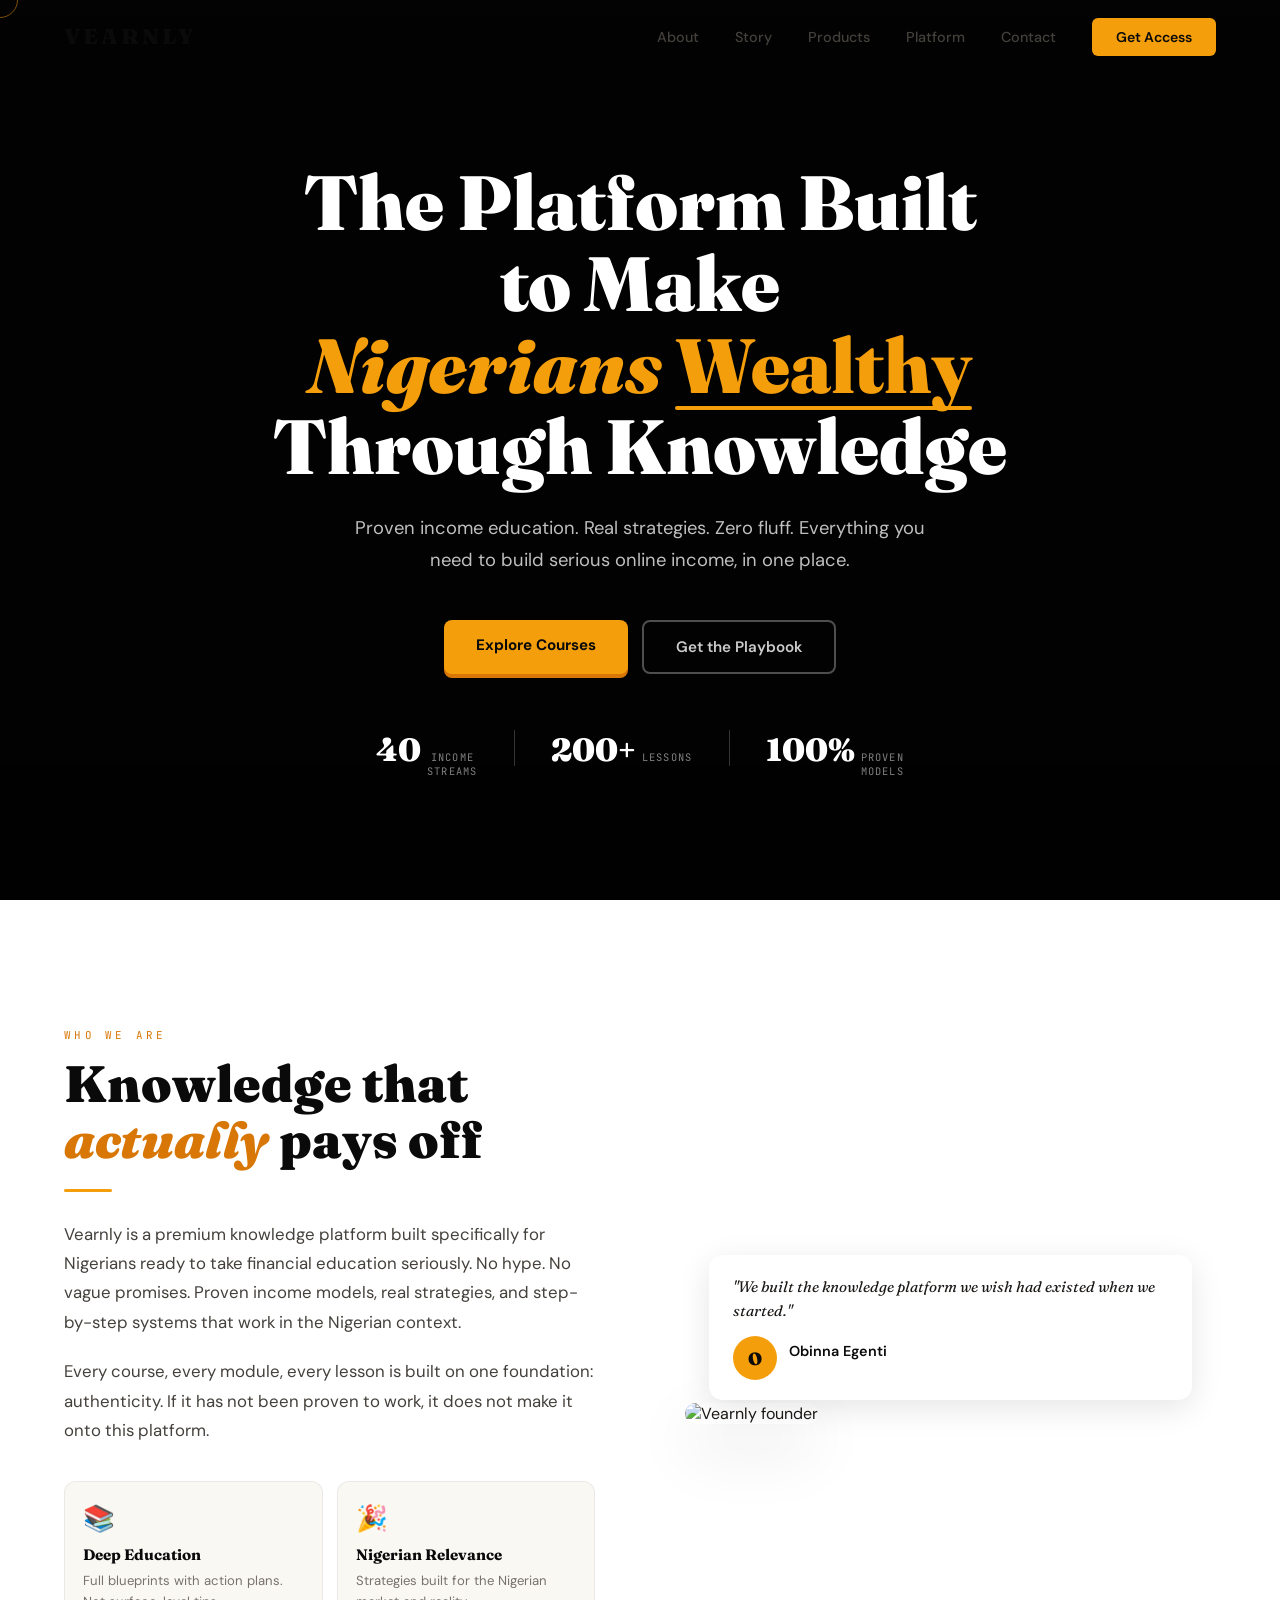
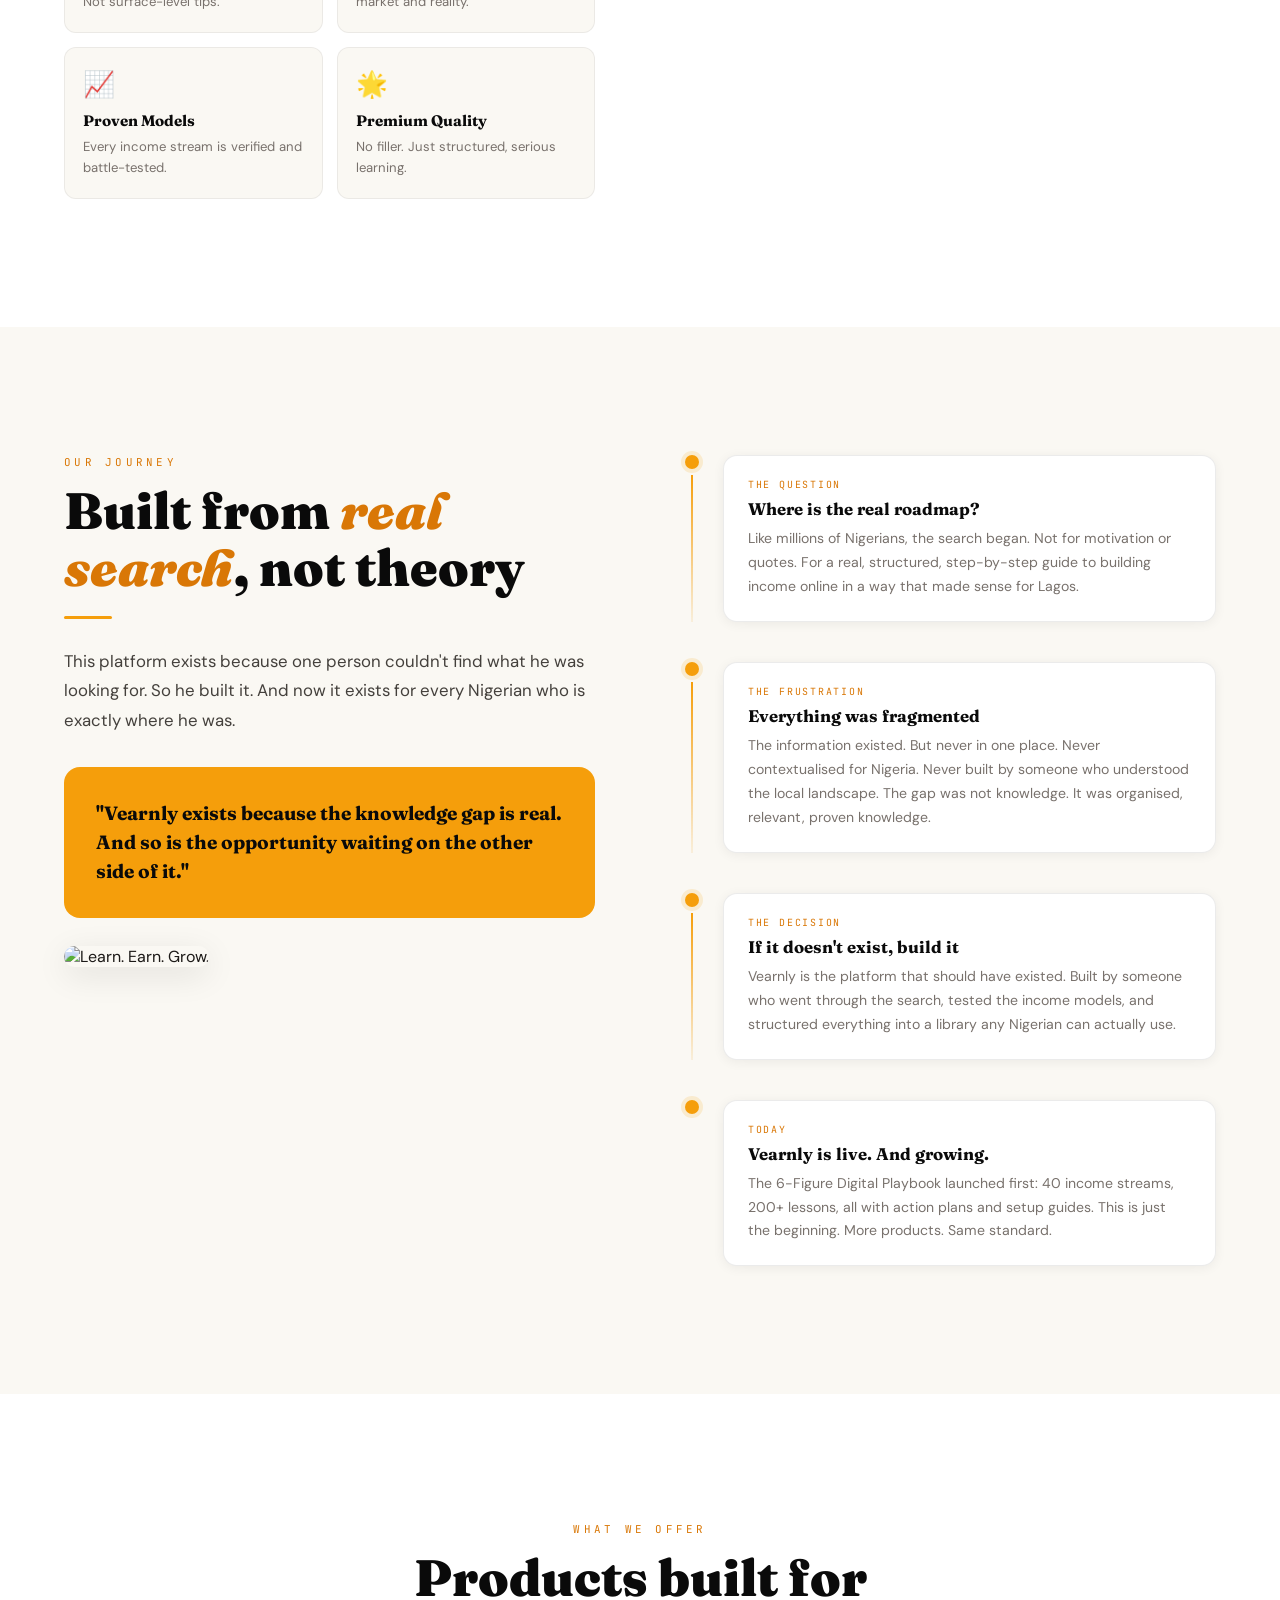
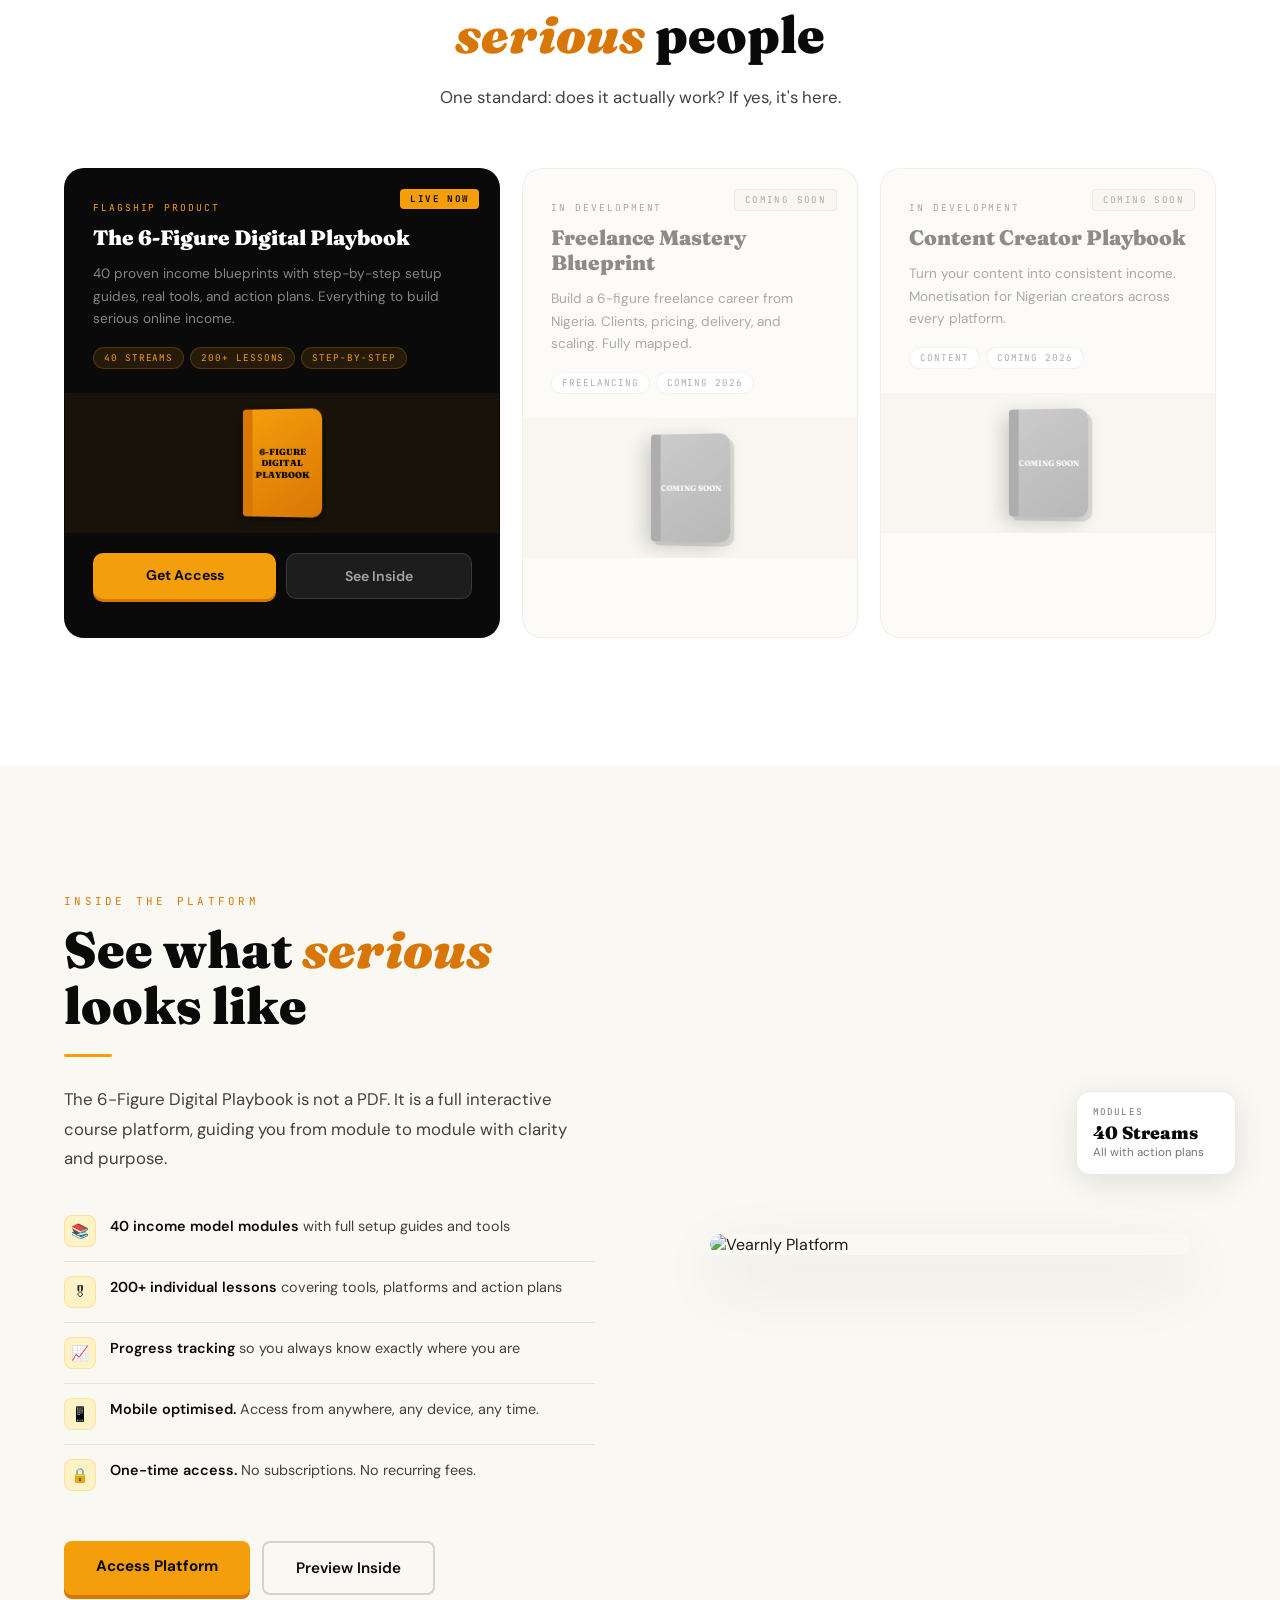
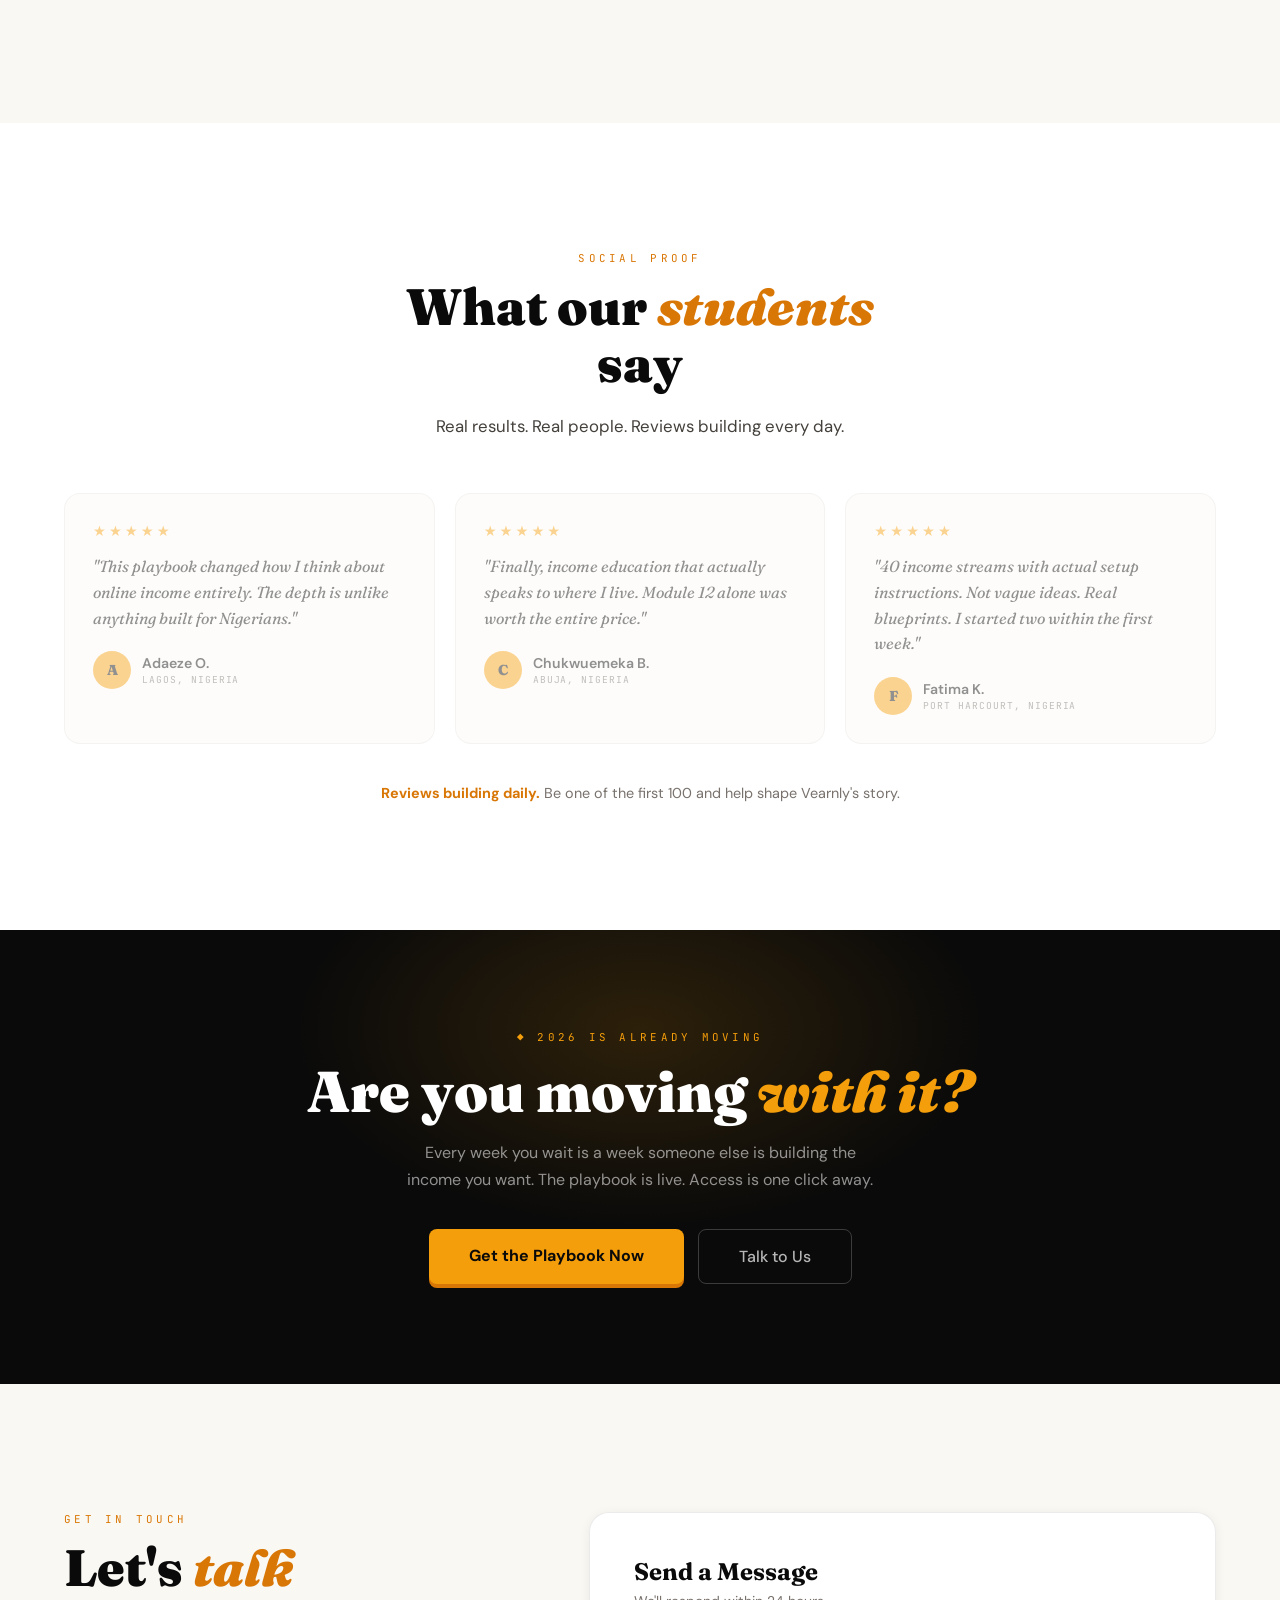
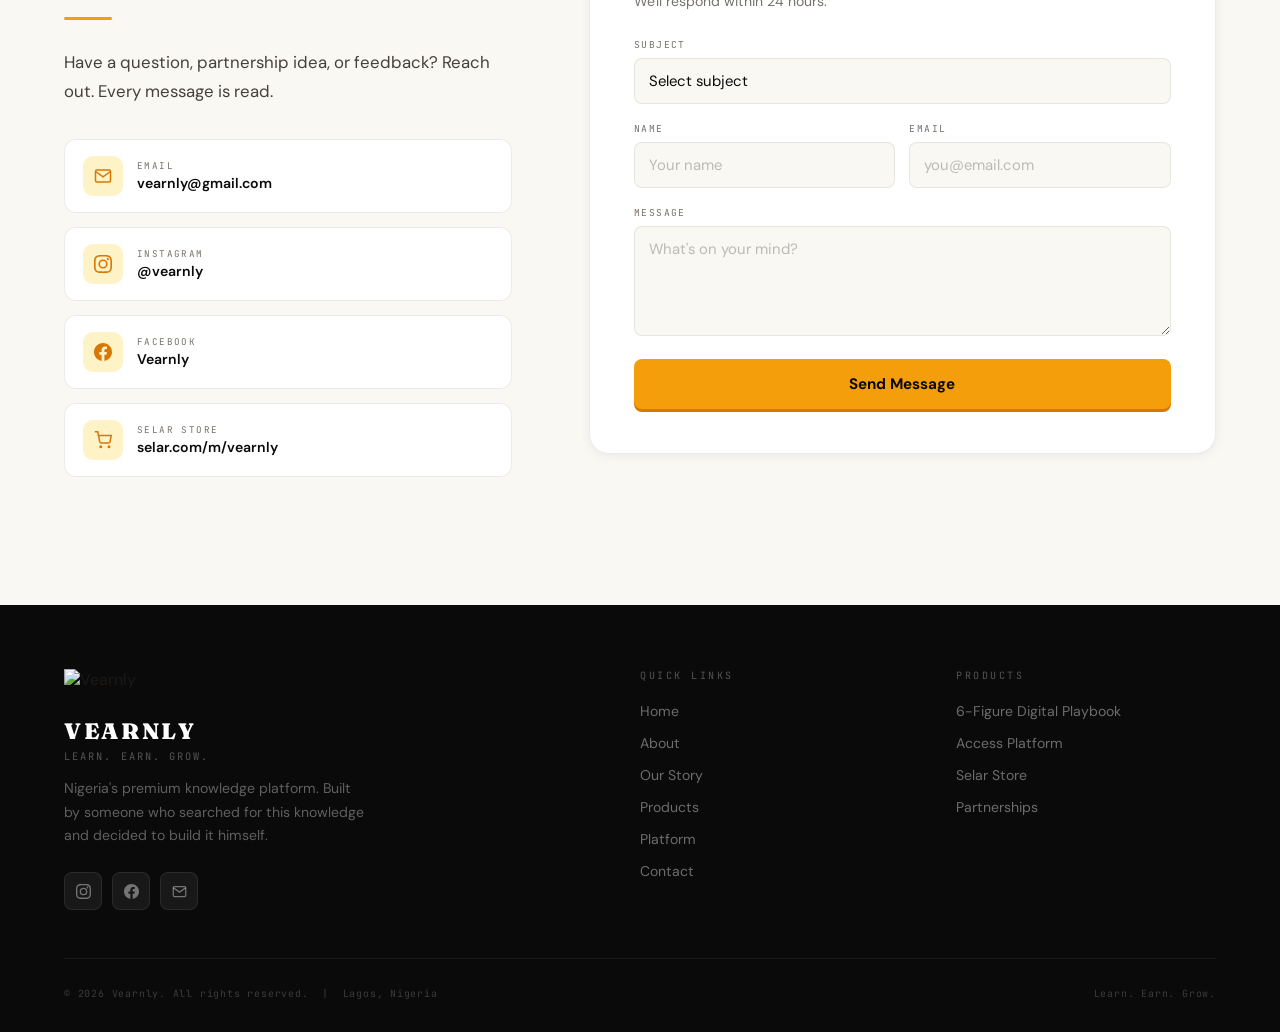
==== commit c9c1ab44: "Add files via upload" ====
--- a/vearnly.html
+++ b/vearnly.html
@@ -1092,9 +1092,8 @@
 
 <!-- LOADER -->
 <div id="loader">
-  <img src="https://raw.githubusercontent.com/obinna18/Vearnly/main/about-founder.jpg" alt="Vearnly" class="loader-logo-img">
+  <img src="https://raw.githubusercontent.com/obinna18/Vearnly/main/logo.svg" alt="Vearnly" class="loader-logo-img">
   <div class="loader-text">VEARNLY</div>
-      <img src="https://raw.githubusercontent.com/obinna18/Vearnly/main/learn-earn-grow.jpg" alt="Learn. Earn. Grow." style="width:100%;border-radius:16px;margin-top:28px;box-shadow:var(--shadow-md);">
   <div class="loader-line"></div>
 </div>
 
@@ -1130,11 +1129,11 @@
 </div>
 
 <!-- HERO -->
-<section id="hero" style="position:relative;min-height:100vh;display:flex;align-items:center;justify-content:center;text-align:center;overflow:hidden;padding:0;">
+<section id="hero" style="position:relative;background:#0a0a0a;min-height:100vh;display:flex;align-items:center;justify-content:center;text-align:center;overflow:hidden;padding:0;">
   <div style="position:absolute;inset:0;background:url('https://raw.githubusercontent.com/obinna18/Vearnly/main/hero-bg.jpg') center/cover no-repeat;z-index:0;"></div>
-  <div style="position:absolute;inset:0;background:linear-gradient(to bottom, rgba(0,0,0,0.62) 0%, rgba(0,0,0,0.75) 100%);z-index:1;"></div>
+  <div style="position:absolute;inset:0;background:linear-gradient(to bottom, rgba(0,0,0,0.70) 0%, rgba(0,0,0,0.82) 100%);z-index:1;"></div>
   <div style="position:relative;z-index:2;max-width:860px;padding:120px clamp(20px,5vw,60px) 80px;animation:hero-in 0.9s var(--ease-out) 0.8s both;">
-    <div class="hero-tag" style="margin:0 auto 28px;">Nigeria's Premium Knowledge Platform</div>
+    
     <h1 class="hero-h1" style="color:var(--white);font-size:clamp(2.8rem,6vw,5.5rem);">
       The Platform Built to Make<br>
       <em>Nigerians</em> <span class="underline-gold" style="color:var(--gold);">Wealthy</span><br>
@@ -1232,6 +1231,7 @@
         <div class="story-large-quote">
           <p>"Vearnly exists because the knowledge gap is real. And so is the opportunity waiting on the other side of it."</p>
         </div>
+      <img src="https://raw.githubusercontent.com/obinna18/Vearnly/main/learn-earn-grow.jpg" alt="Learn. Earn. Grow." style="width:100%;border-radius:16px;margin-top:28px;box-shadow:var(--shadow-md);">
       </div>
 
       <div class="story-timeline">
@@ -1383,7 +1383,7 @@
           </li>
         </ul>
         <div style="display:flex;gap:12px;flex-wrap:wrap;">
-          <a href="https://obinna18.github.io" target="_blank" class="btn-gold">Access Platform</a>
+          <a href="https://selar.com/m/vearnly" target="_blank" class="btn-gold">Access Platform</a>
           <button onclick="document.getElementById('preview-modal').classList.add('open')" class="btn-outline" style="cursor:pointer;background:transparent;">Preview Inside</button>
         </div>
       </div>
@@ -1537,7 +1537,7 @@
 <footer>
   <div class="footer-grid">
     <div class="rv">
-      <img src="https://raw.githubusercontent.com/obinna18/Vearnly/main/about-founder.jpg" alt="Vearnly" class="footer-logo-img">
+      <img src="https://raw.githubusercontent.com/obinna18/Vearnly/main/logo.svg" alt="Vearnly" style="height:40px;width:auto;margin-bottom:8px;display:block;">
       <div class="footer-brand-name">VEARNLY</div>
       <div class="footer-tagline">Learn. Earn. Grow.</div>
       <p class="footer-desc">Nigeria's premium knowledge platform. Built by someone who searched for this knowledge and decided to build it himself.</p>
@@ -1568,7 +1568,7 @@
       <div class="footer-col-title">Products</div>
       <ul class="footer-links">
         <li><a href="https://selar.com/m/vearnly" target="_blank">6-Figure Digital Playbook</a></li>
-        <li><a href="https://obinna18.github.io" target="_blank">Access Platform</a></li>
+        <li><a href="https://selar.com/m/vearnly" target="_blank">Access Platform</a></li>
         <li><a href="https://selar.com/m/vearnly" target="_blank">Selar Store</a></li>
         <li><a href="#contact">Partnerships</a></li>
       </ul>
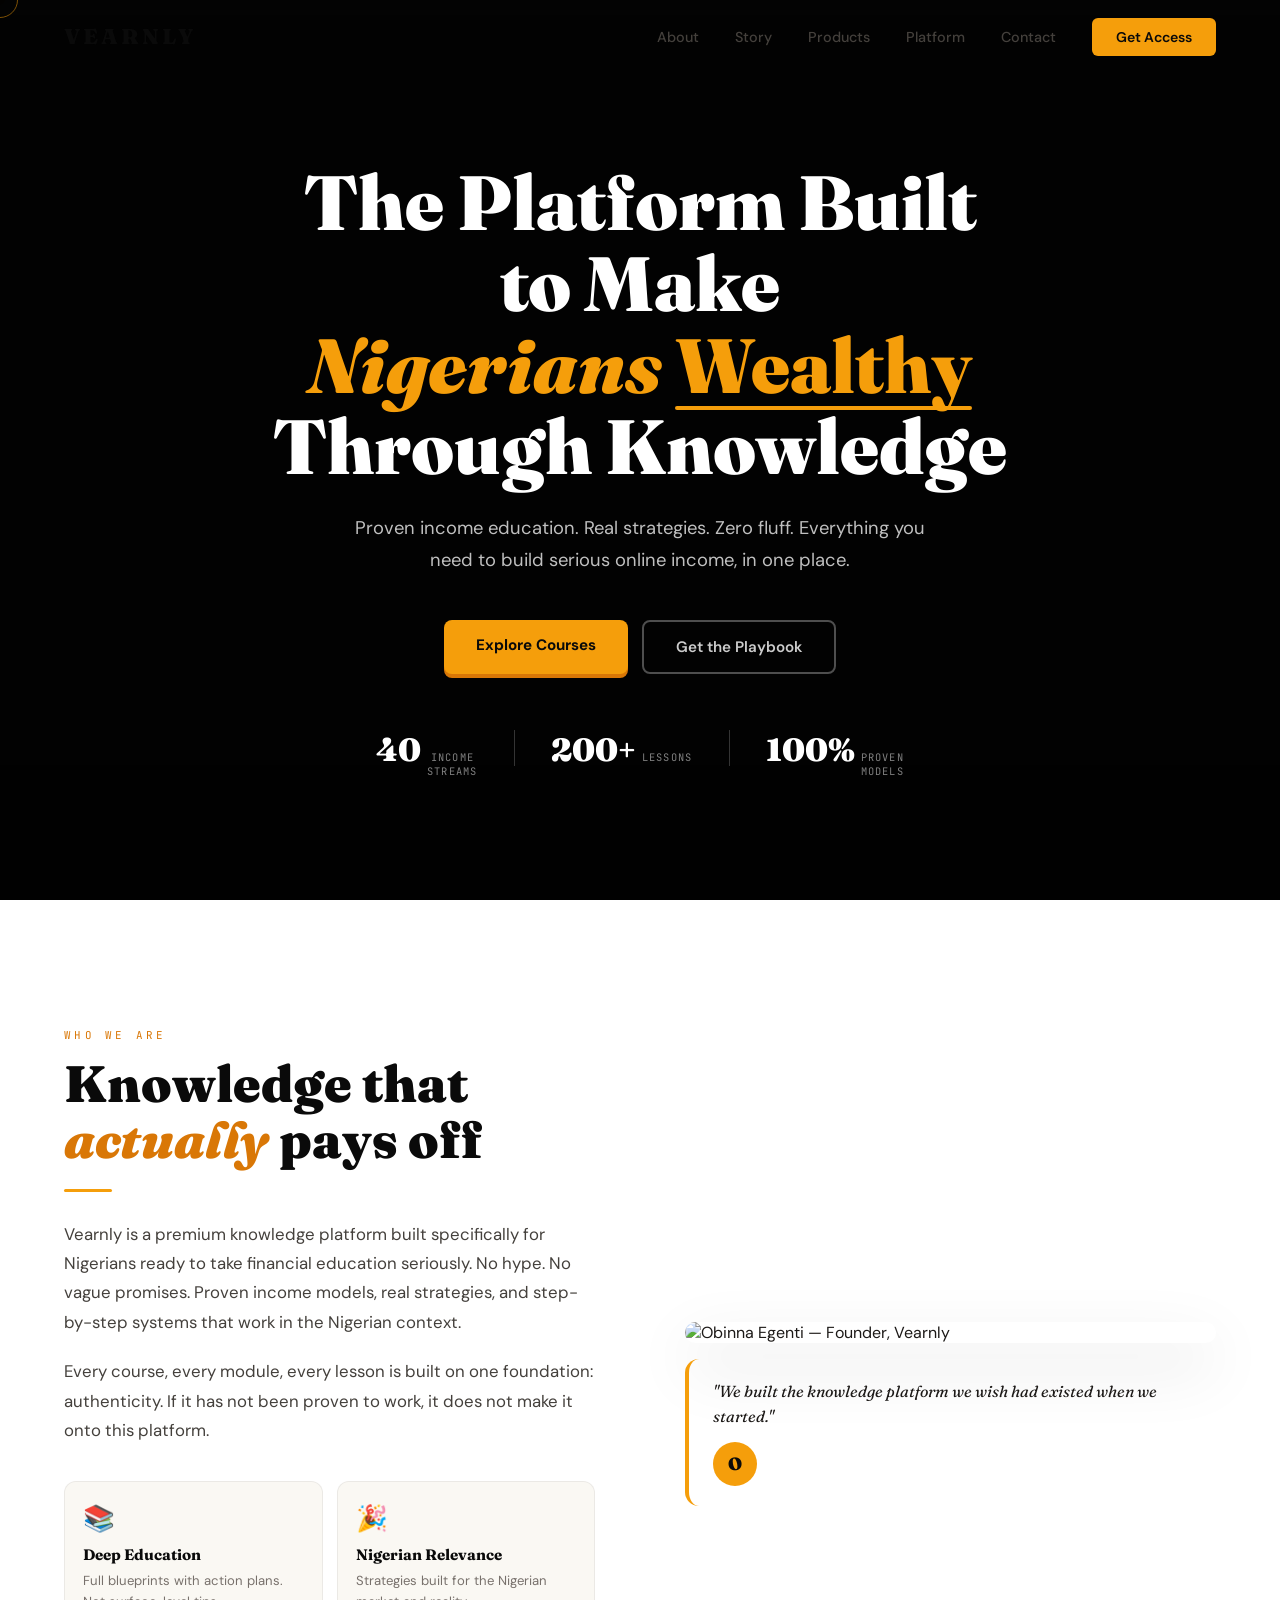
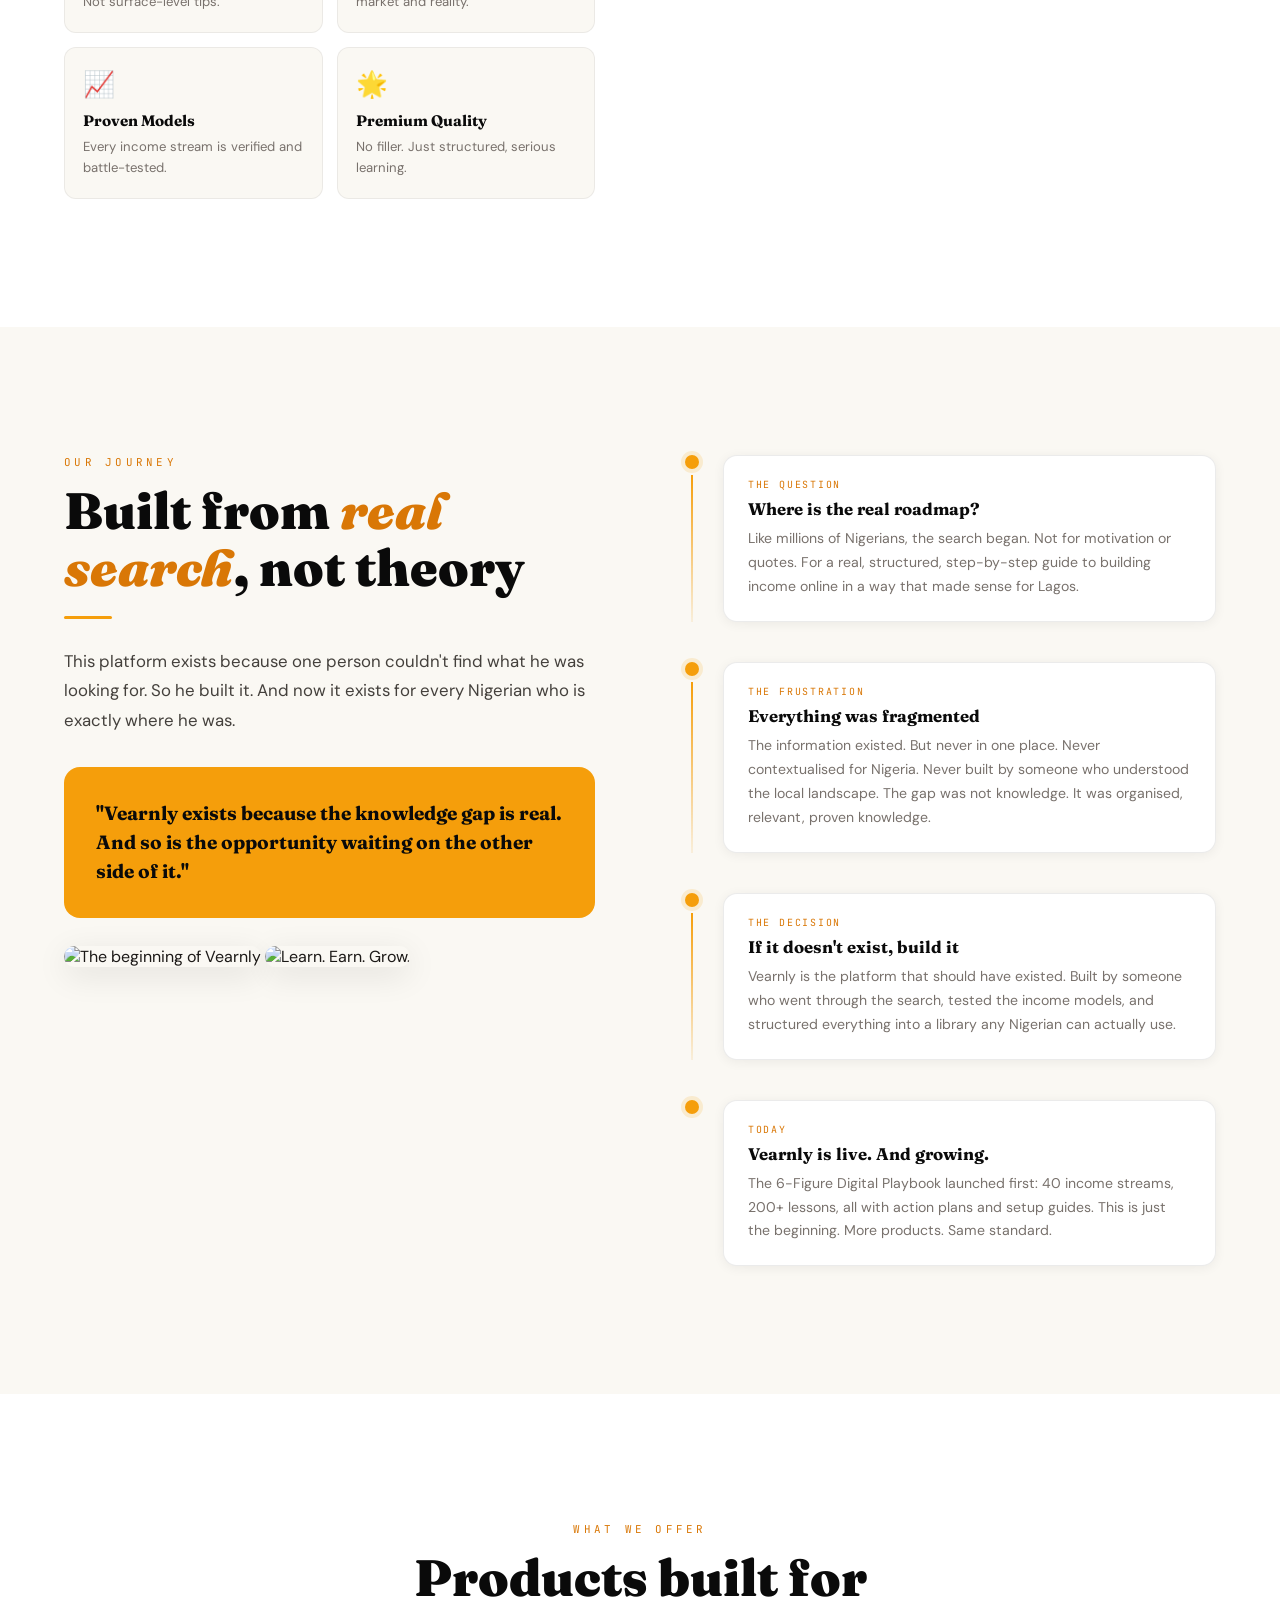
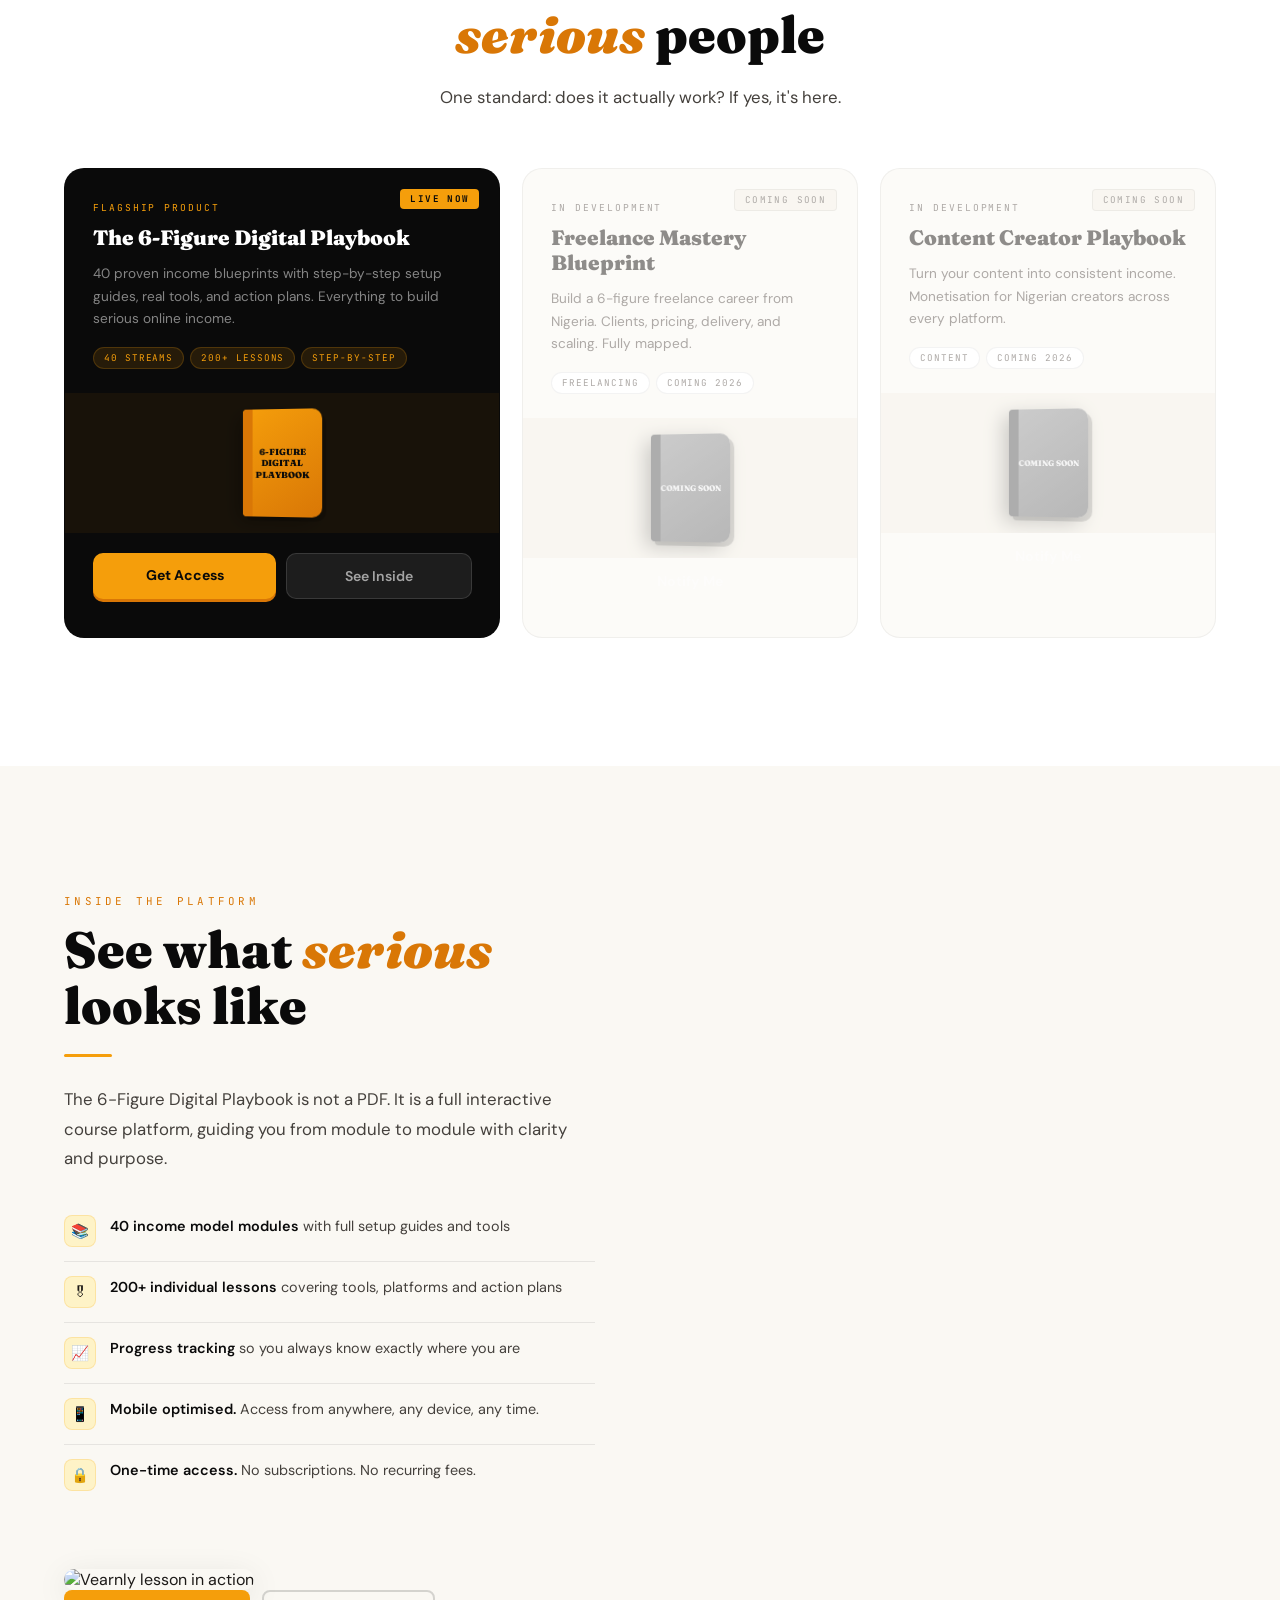
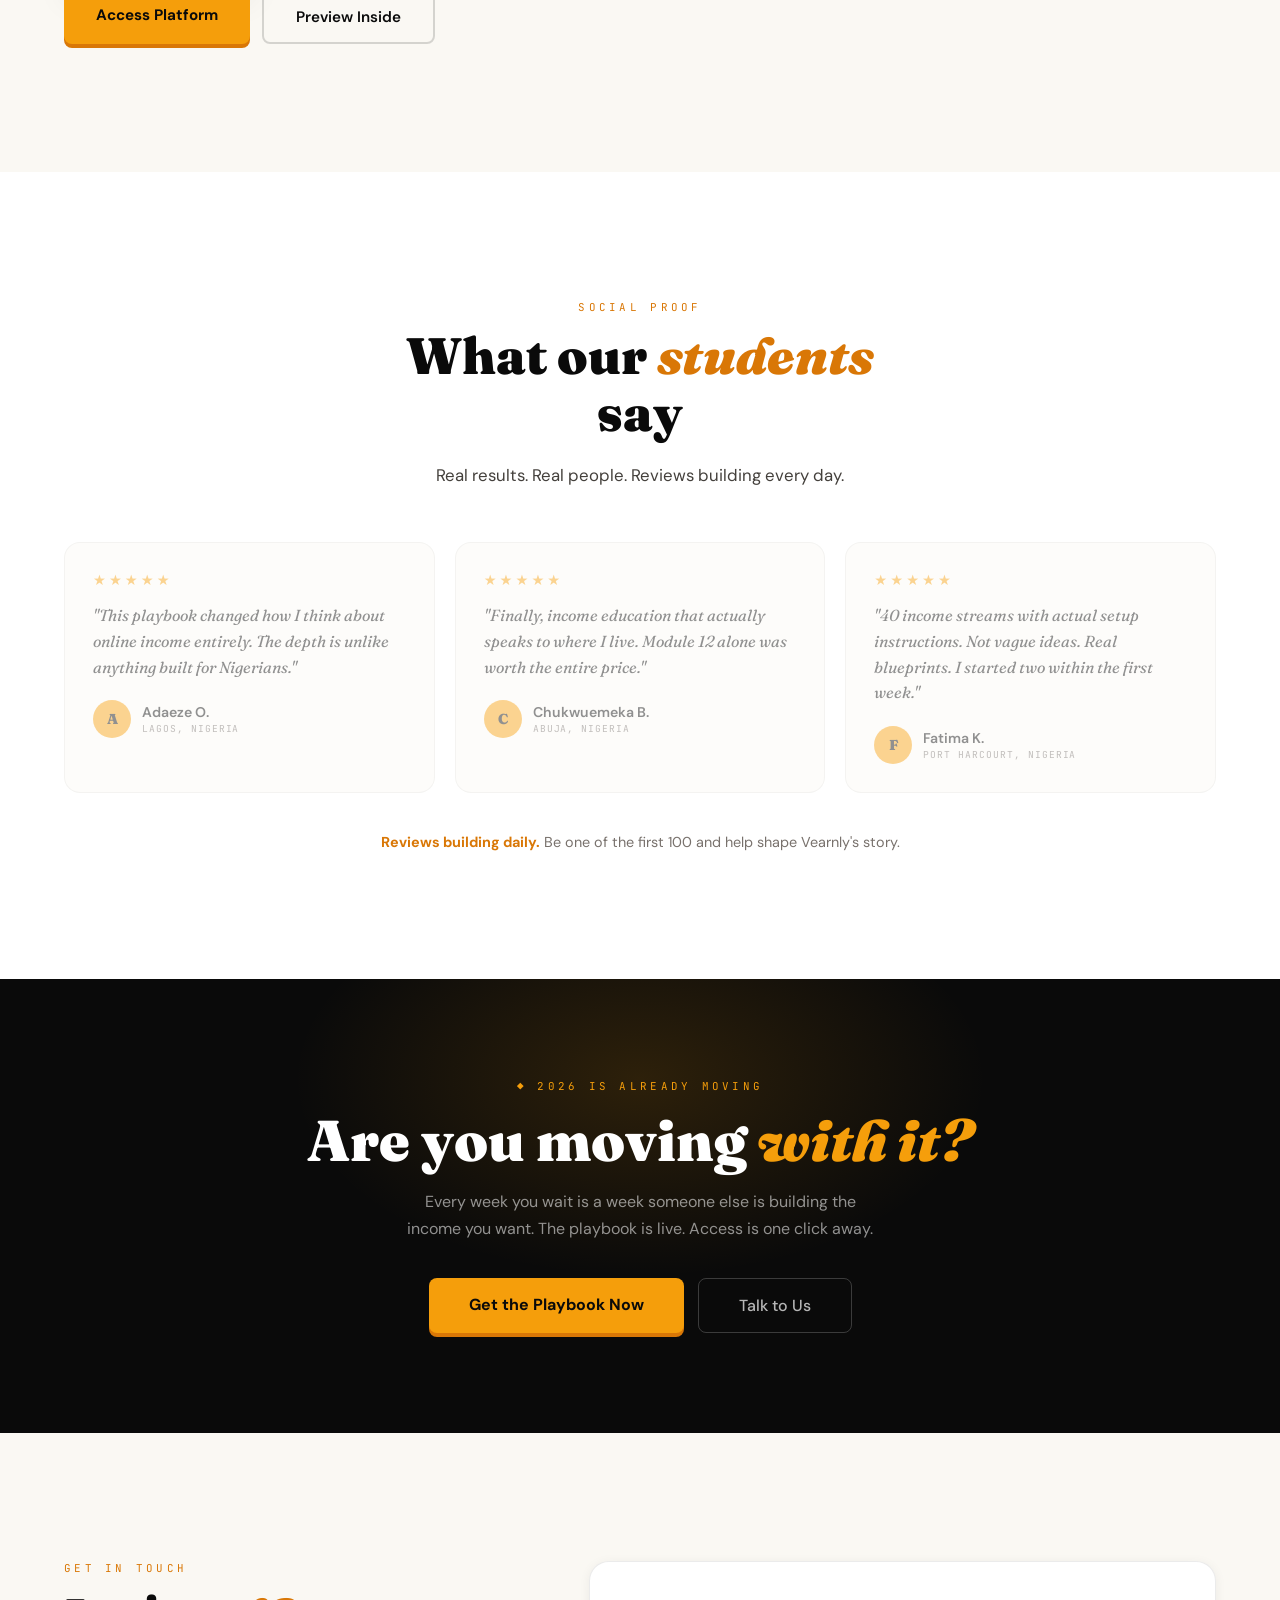
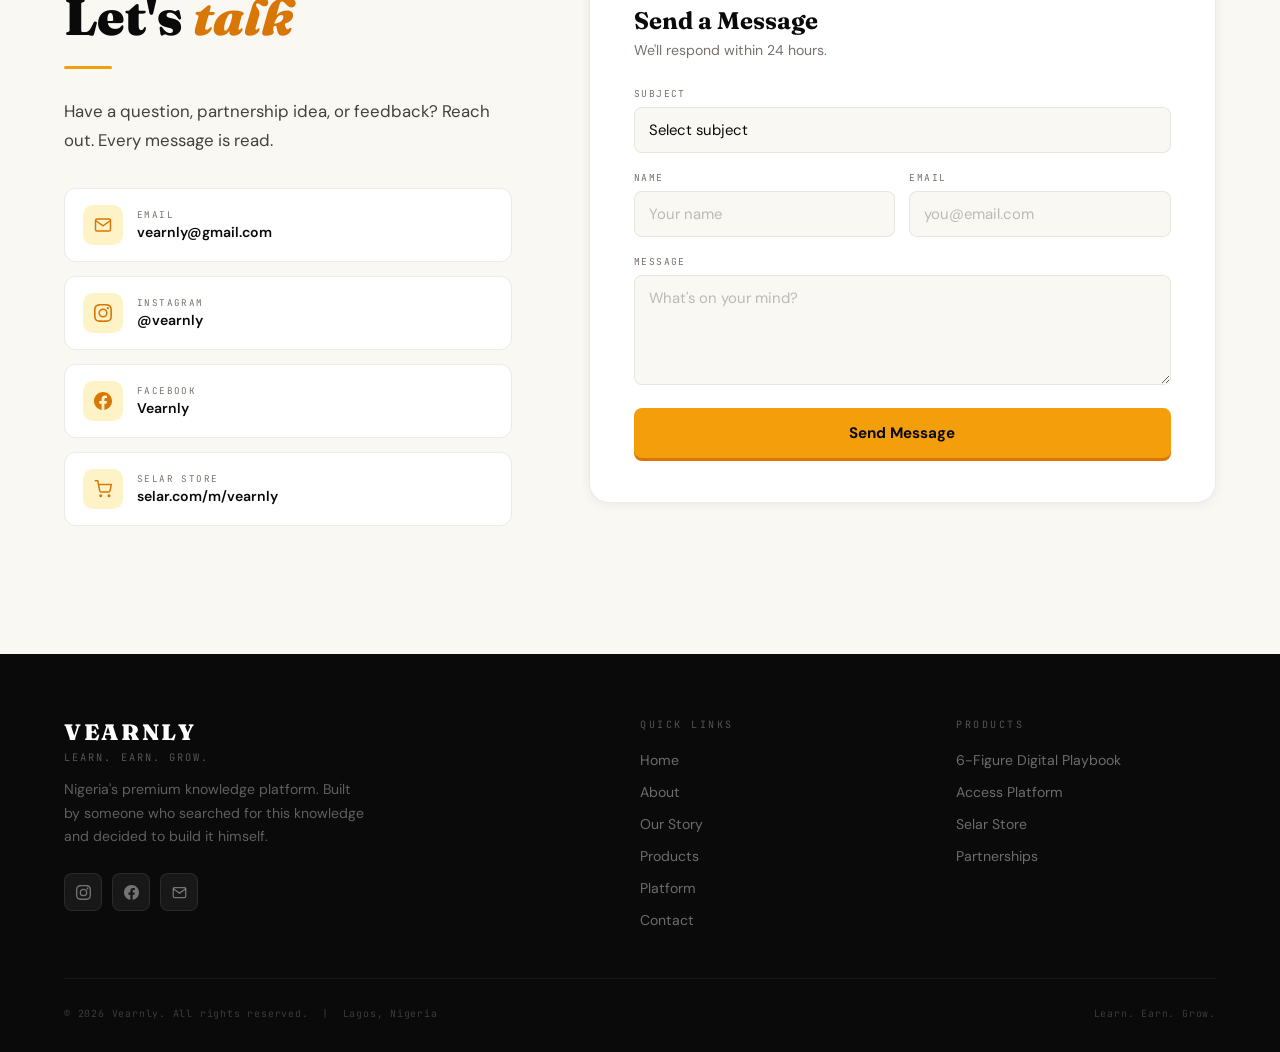
==== commit 0adebf78: "Add files via upload" ====
--- a/vearnly.html
+++ b/vearnly.html
@@ -1201,16 +1201,14 @@
       </div>
 
       <div class="about-visual-wrap rv-r">
-        <div style="position:relative;">
-          <img src="https://raw.githubusercontent.com/obinna18/Vearnly/main/about-founder.jpg" alt="Vearnly founder" style="width:100%;border-radius:20px;box-shadow:var(--shadow-lg);object-fit:cover;max-height:520px;">
-          <div style="position:absolute;bottom:24px;left:24px;right:24px;background:var(--white);border-radius:14px;padding:20px 24px;box-shadow:var(--shadow-md);">
-            <p style="font-family:var(--font-head);font-style:italic;font-size:0.95rem;color:var(--ink);line-height:1.55;margin-bottom:14px;">"We built the knowledge platform we wish had existed when we started."</p>
-            <div style="display:flex;align-items:center;gap:12px;">
-              <div class="founder-ava">O</div>
-              <div>
-                <div class="founder-name" style="color:var(--black);">Obinna Egenti</div>
-                <div class="founder-role">Founder, Vearnly &middot; Lagos, Nigeria</div>
-              </div>
+        <img src="https://raw.githubusercontent.com/obinna18/Vearnly/main/about-founder-2.jpg" alt="Obinna Egenti — Founder, Vearnly" style="width:100%;border-radius:20px;box-shadow:var(--shadow-lg);object-fit:cover;max-height:480px;display:block;">
+        <div style="margin-top:16px;padding:20px 24px;background:var(--cream);border-radius:14px;border-left:4px solid var(--gold);">
+          <p style="font-family:var(--font-head);font-style:italic;font-size:1rem;color:var(--ink);line-height:1.6;margin-bottom:12px;">"We built the knowledge platform we wish had existed when we started."</p>
+          <div style="display:flex;align-items:center;gap:12px;">
+            <div class="founder-ava">O</div>
+            <div>
+              <div class="founder-name">Obinna Egenti</div>
+              <div class="founder-role">Founder, Vearnly &middot; Lagos, Nigeria</div>
             </div>
           </div>
         </div>
@@ -1231,6 +1229,7 @@
         <div class="story-large-quote">
           <p>"Vearnly exists because the knowledge gap is real. And so is the opportunity waiting on the other side of it."</p>
         </div>
+      <img src="https://raw.githubusercontent.com/obinna18/Vearnly/main/story-notebook.jpg" alt="The beginning of Vearnly" style="width:100%;border-radius:16px;margin-bottom:16px;box-shadow:var(--shadow-md);max-height:320px;object-fit:cover;">
       <img src="https://raw.githubusercontent.com/obinna18/Vearnly/main/learn-earn-grow.jpg" alt="Learn. Earn. Grow." style="width:100%;border-radius:16px;margin-top:28px;box-shadow:var(--shadow-md);">
       </div>
 
@@ -1382,6 +1381,7 @@
             <div class="feat-text"><strong>One-time access.</strong> No subscriptions. No recurring fees.</div>
           </li>
         </ul>
+        <img src="https://raw.githubusercontent.com/obinna18/Vearnly/main/platform-course.jpg" alt="Vearnly lesson in action" style="width:100%;border-radius:16px;margin-top:28px;box-shadow:var(--shadow-md);max-height:280px;object-fit:cover;">
         <div style="display:flex;gap:12px;flex-wrap:wrap;">
           <a href="https://selar.com/m/vearnly" target="_blank" class="btn-gold">Access Platform</a>
           <button onclick="document.getElementById('preview-modal').classList.add('open')" class="btn-outline" style="cursor:pointer;background:transparent;">Preview Inside</button>
@@ -1537,7 +1537,7 @@
 <footer>
   <div class="footer-grid">
     <div class="rv">
-      <img src="https://raw.githubusercontent.com/obinna18/Vearnly/main/logo.svg" alt="Vearnly" style="height:40px;width:auto;margin-bottom:8px;display:block;">
+      <img src="https://raw.githubusercontent.com/obinna18/Vearnly/main/logo.svg" alt="Vearnly" style="height:40px;width:auto;margin-bottom:8px;display:block;" onerror="this.style.display='none'">
       <div class="footer-brand-name">VEARNLY</div>
       <div class="footer-tagline">Learn. Earn. Grow.</div>
       <p class="footer-desc">Nigeria's premium knowledge platform. Built by someone who searched for this knowledge and decided to build it himself.</p>
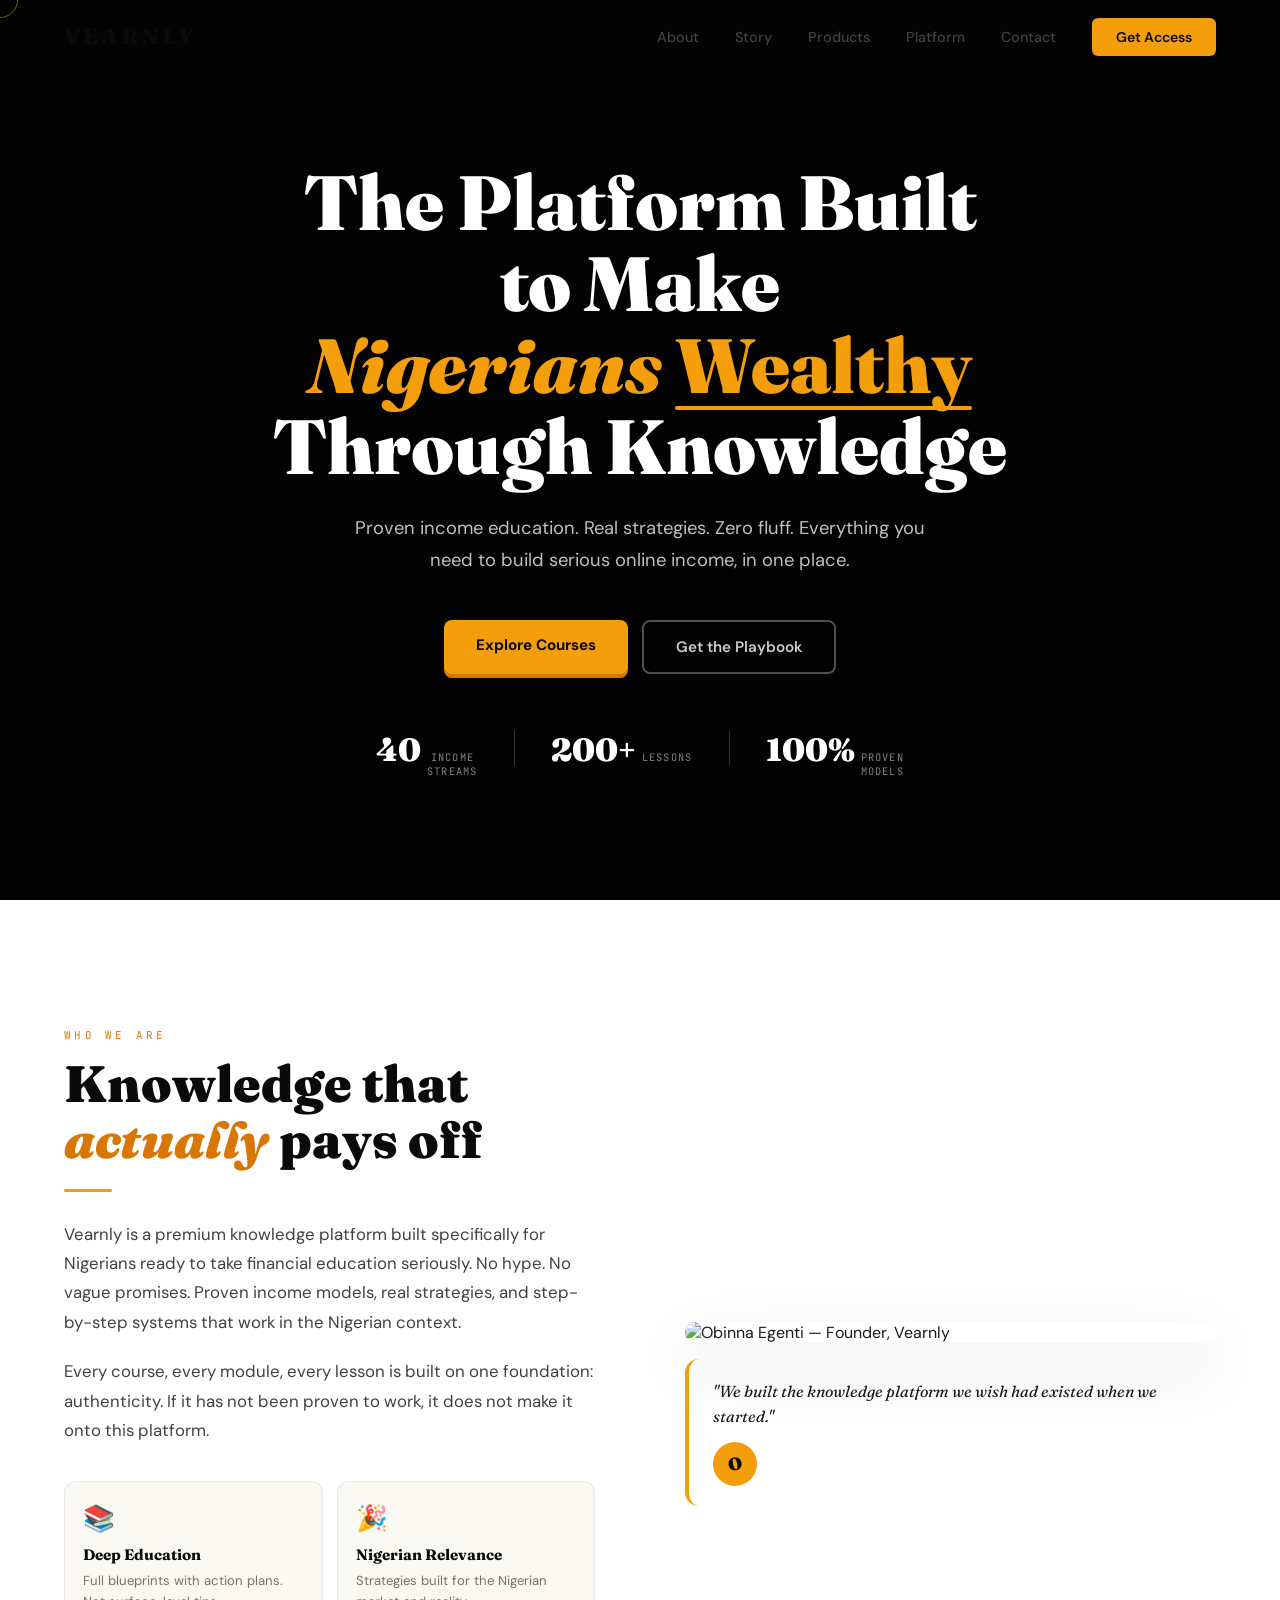
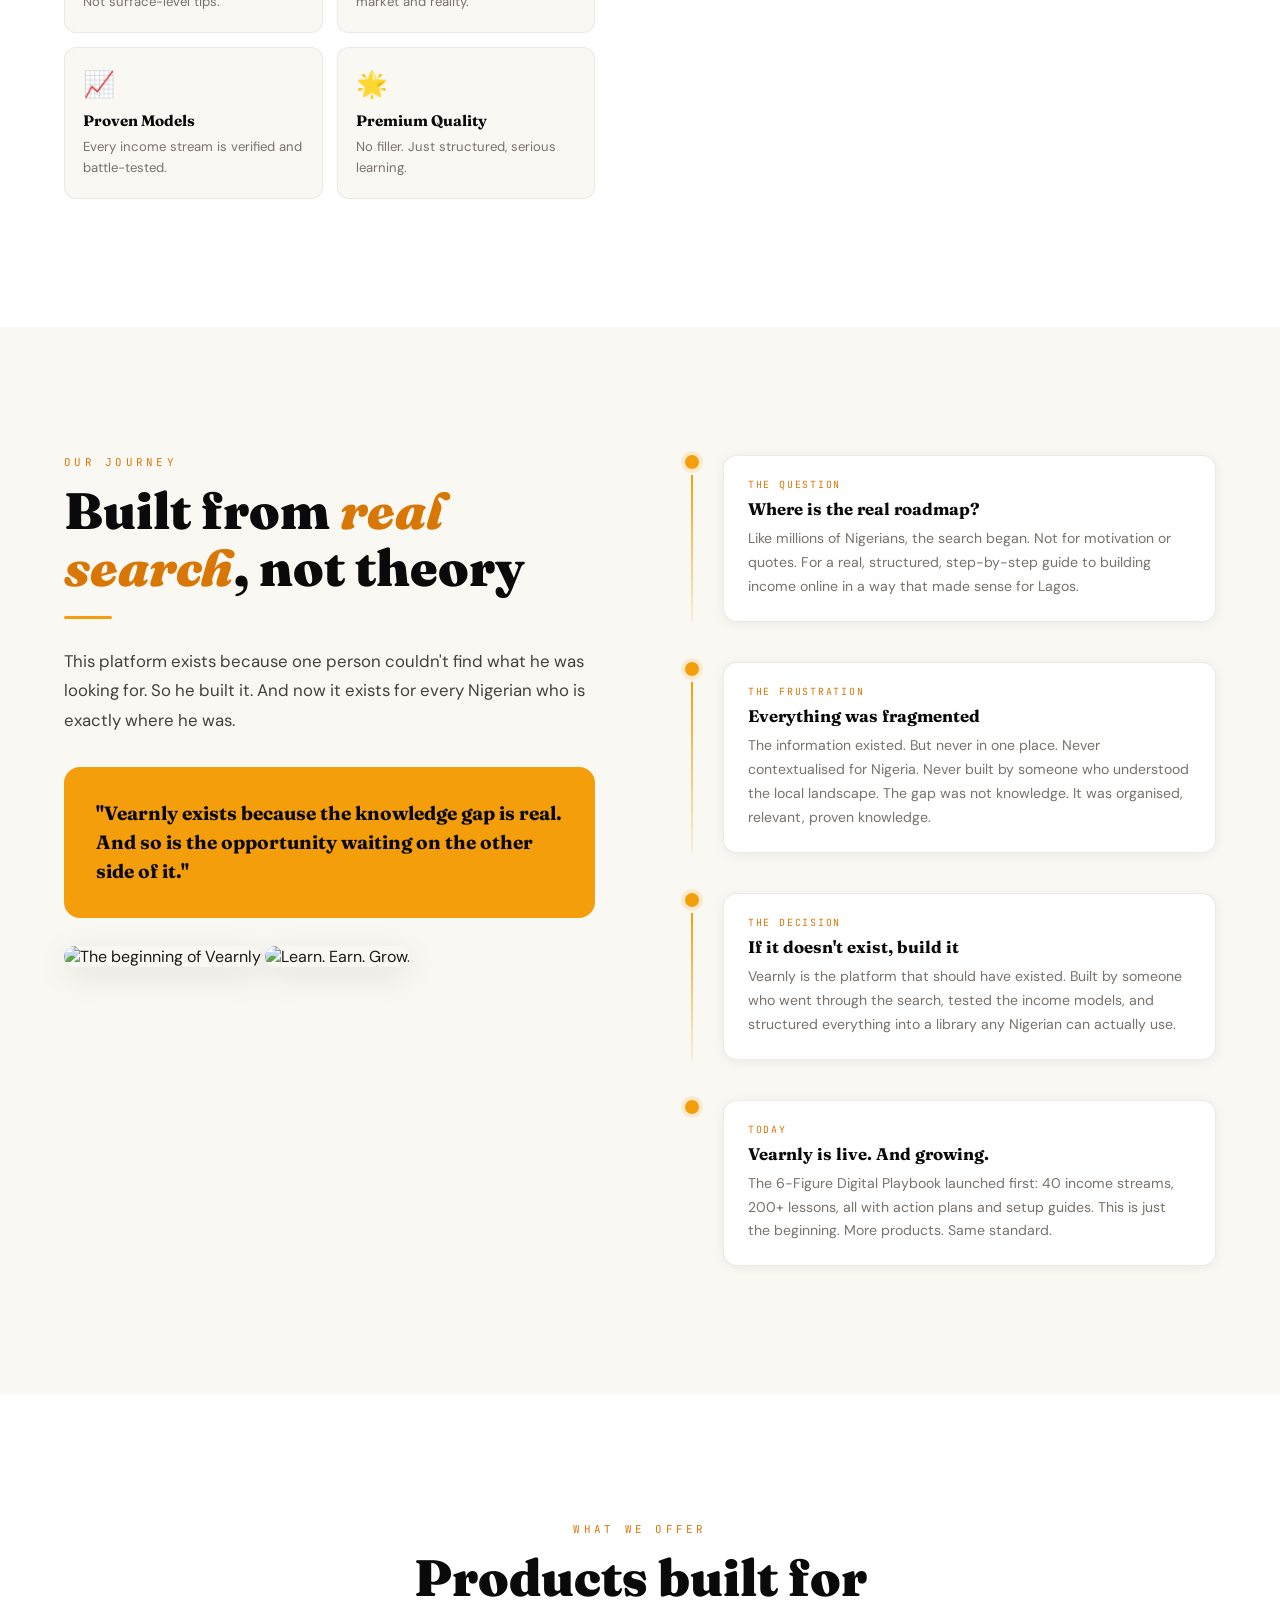
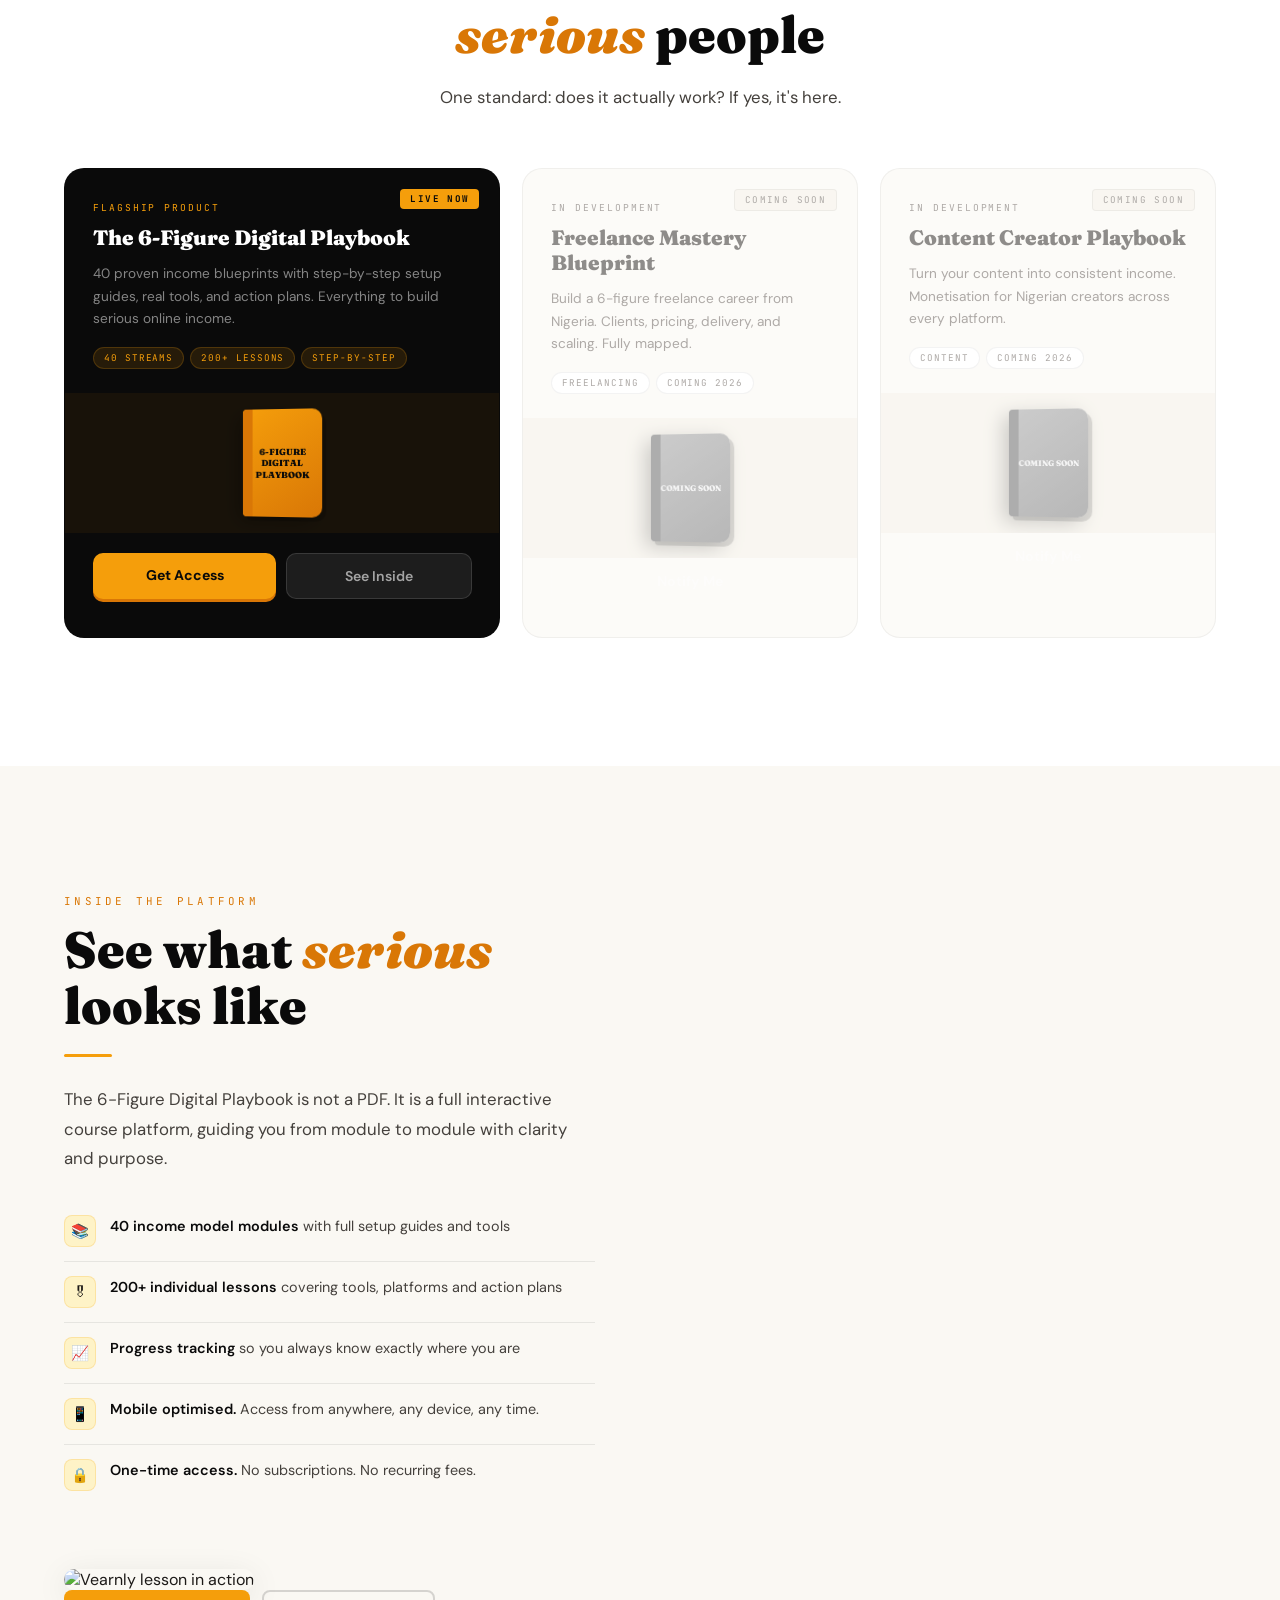
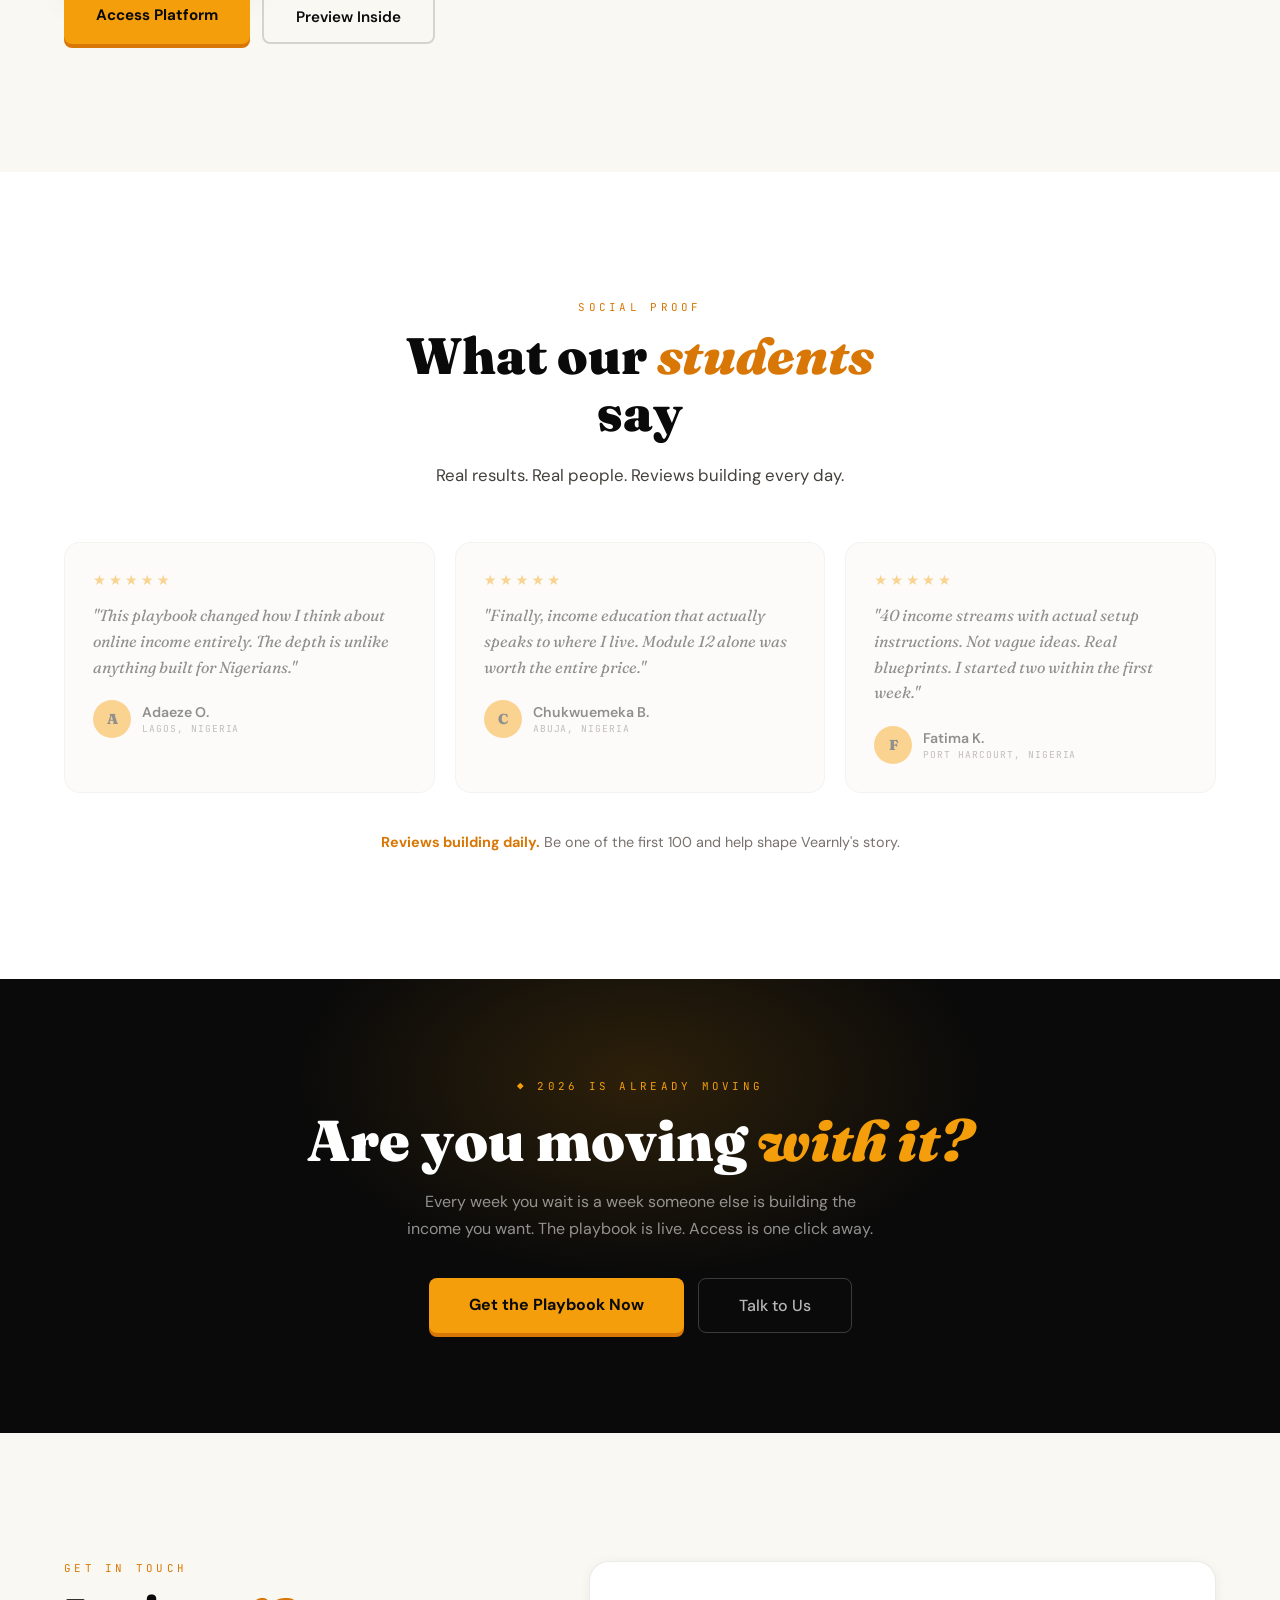
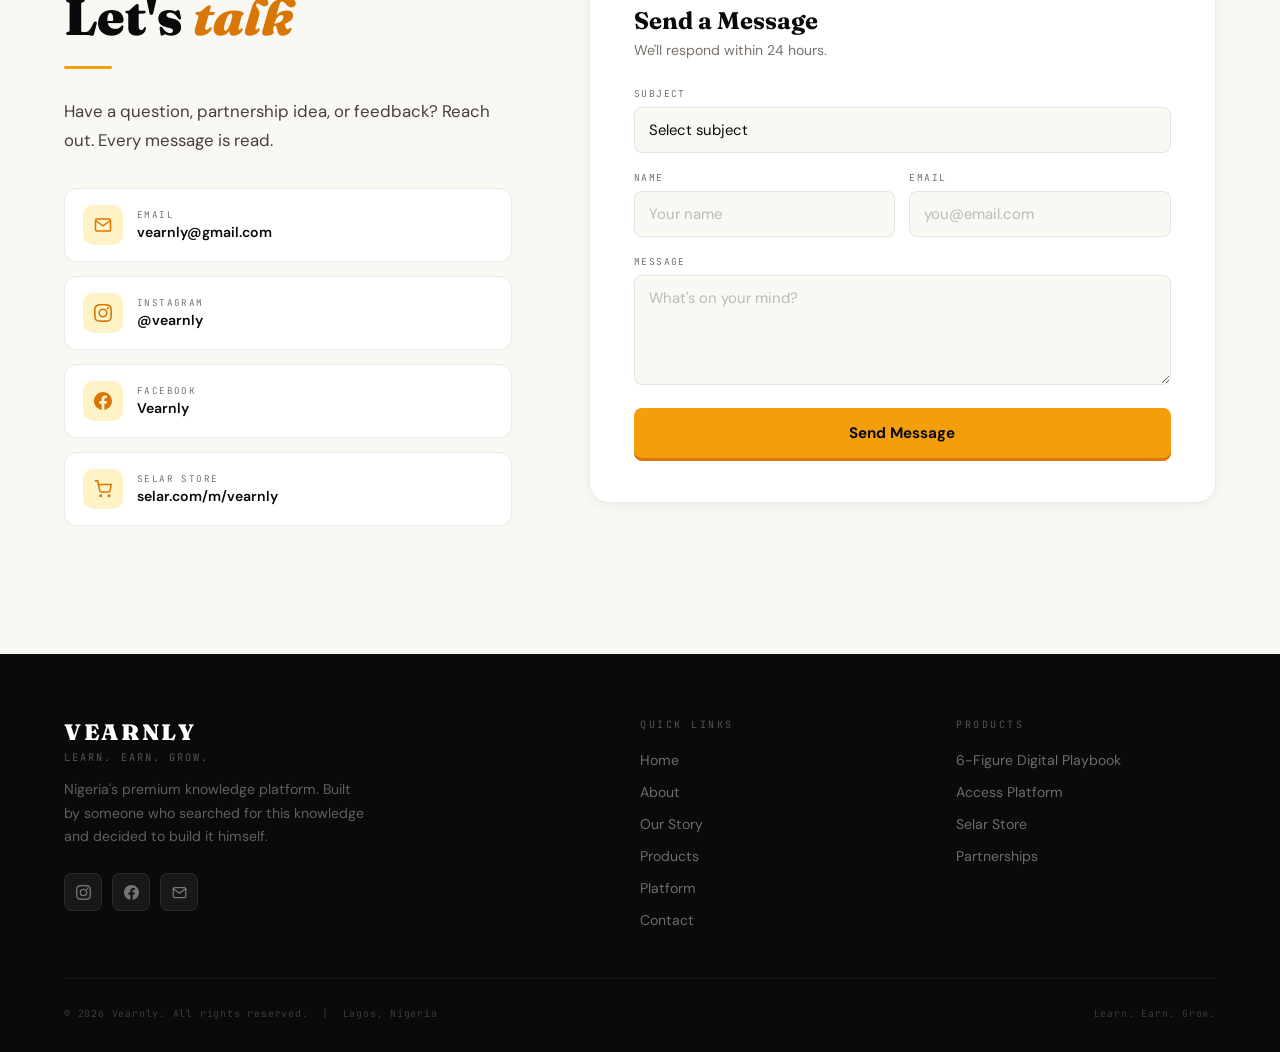
==== commit 01ff129b: "Add files via upload" ====
--- a/vearnly.html
+++ b/vearnly.html
@@ -40,12 +40,13 @@
 }
 
 *, *::before, *::after { box-sizing: border-box; margin: 0; padding: 0; }
-html { scroll-behavior: smooth; font-size: 16px; }
+html { scroll-behavior: smooth; font-size: 16px; overflow-x: hidden; }
 body {
   font-family: var(--font-body);
   background: var(--ivory);
   color: var(--ink);
   overflow-x: hidden;
+  max-width: 100vw;
   -webkit-font-smoothing: antialiased;
 }
 ::-webkit-scrollbar { width: 5px; }
@@ -409,6 +410,50 @@
   .hero-right { order: -1; }
   .hero-main-card { transform: rotate(0); }
   .hero-h1 { font-size: clamp(2rem, 7vw, 3.2rem); }
+}
+
+@media (max-width: 480px) {
+  /* Global overflow containment */
+  section, nav, footer, .section-wrap, .max-w {
+    max-width: 100vw;
+    overflow-x: hidden;
+  }
+  /* Hero full-width fix */
+  #hero {
+    padding-left: 20px !important;
+    padding-right: 20px !important;
+    width: 100vw;
+  }
+  #hero > div[style] {
+    padding-left: 20px !important;
+    padding-right: 20px !important;
+    max-width: 100% !important;
+    width: 100% !important;
+  }
+  /* Hero chips that float outside bounds */
+  .hero-chip { display: none; }
+  /* Orbs causing side overflow */
+  .hero-orb-1, .hero-orb-2 { width: 200px; height: 200px; }
+  /* Nav padding */
+  nav { padding: 0 16px; }
+  /* Cards */
+  .hero-main-card { margin: 0; width: 100%; }
+  .card-modules { grid-template-columns: repeat(2, 1fr); }
+  /* Products grid */
+  .products-grid { grid-template-columns: 1fr !important; }
+  /* Story layout */
+  .story-layout { grid-template-columns: 1fr !important; }
+  .story-left { position: static; }
+  /* Preview grid */
+  .preview-grid { grid-template-columns: 1fr !important; }
+  /* Testimonials */
+  .testi-grid { grid-template-columns: 1fr !important; }
+  /* Footer */
+  .footer-grid { grid-template-columns: 1fr !important; }
+  /* About values */
+  .about-values { grid-template-columns: 1fr !important; }
+  /* Floating preview card that bleeds off screen */
+  .preview-floating-card { display: none; }
 }
 
 /* ============================================================
@@ -1605,7 +1650,10 @@
 
 <script>
 /* ==== LOADER ==== */
-window.addEventListener('load', () => setTimeout(() => document.getElementById('loader').classList.add('out'), 1400));
+function hideLoader() { document.getElementById('loader').classList.add('out'); }
+document.addEventListener('DOMContentLoaded', () => setTimeout(hideLoader, 400));
+window.addEventListener('load', () => setTimeout(hideLoader, 200));
+setTimeout(hideLoader, 3000);
 
 /* ==== NAV SCROLL ==== */
 window.addEventListener('scroll', () => {
@@ -1694,9 +1742,7 @@
   if (!name || !email || !msg) { err.textContent = 'Please fill in name, email and message.'; err.style.display = 'block'; return; }
   if (!/^[^\s@]+@[^\s@]+\.[^\s@]+$/.test(email)) { err.textContent = 'Please enter a valid email address.'; err.style.display = 'block'; return; }
   btn.disabled = true; btn.textContent = 'Sending...';
-  // EmailJS integration: uncomment below once configured
-  /*
-  emailjs.send('YOUR_SERVICE_ID', 'YOUR_TEMPLATE_ID', {
+  emailjs.send('service_nd1d7gp', 'template_z74yzbs', {
     name, email, message: msg,
     subject: document.getElementById('f-subject').value || 'General',
     reply_to: email
@@ -1705,8 +1751,6 @@
     err.textContent = 'Something went wrong. Email us directly at vearnly@gmail.com';
     err.style.display = 'block';
   });
-  */
-  setTimeout(showOk, 1200);
 }
 function showOk() {
   document.getElementById('form-wrap').style.display = 'none';
@@ -1727,9 +1771,8 @@
 });
 </script>
 
-<!-- EmailJS SDK (uncomment when ready) -->
-<!-- <script src="https://cdn.jsdelivr.net/npm/@emailjs/browser@4/dist/email.min.js"></script>
-<script>emailjs.init("YOUR_PUBLIC_KEY");</script> -->
+<script src="https://cdn.jsdelivr.net/npm/@emailjs/browser@4/dist/email.min.js"></script>
+<script>emailjs.init("VTSSnqhTVW5iXafTw");</script>
 
 </body>
 </html>
